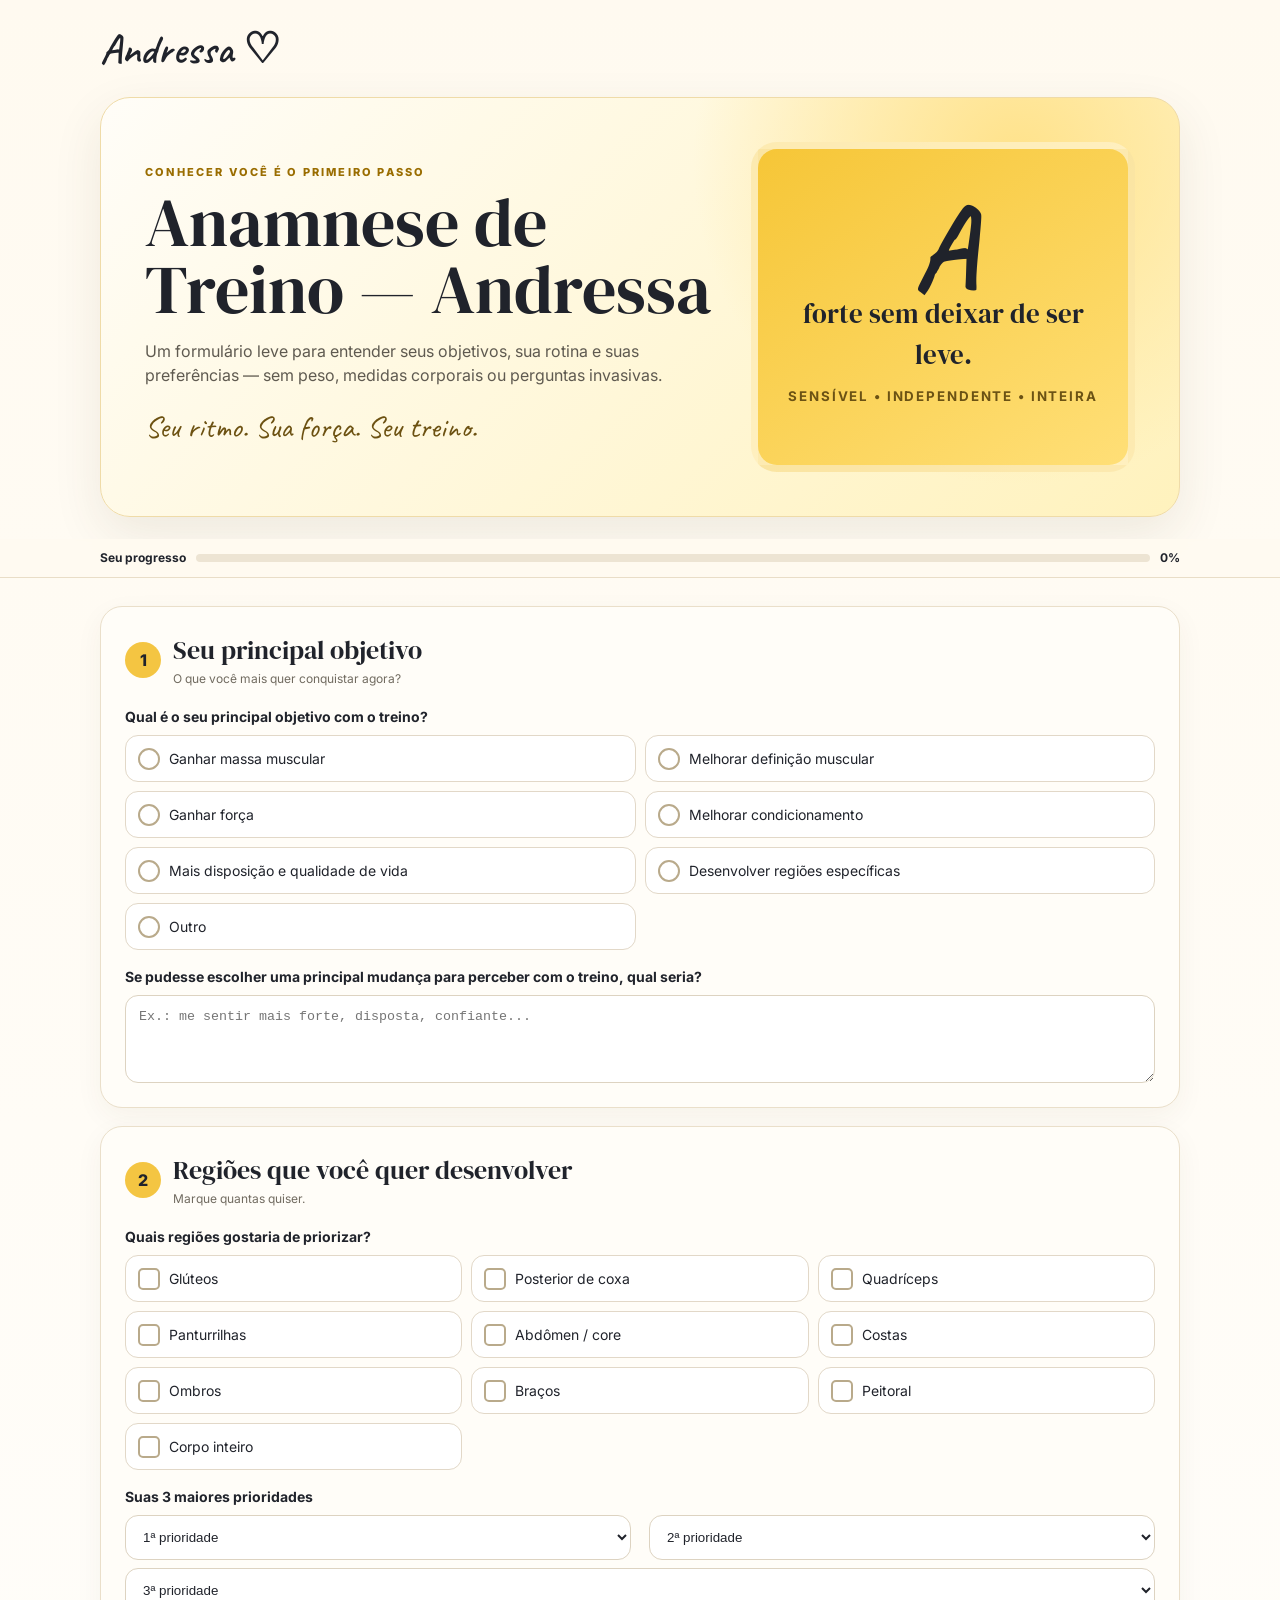
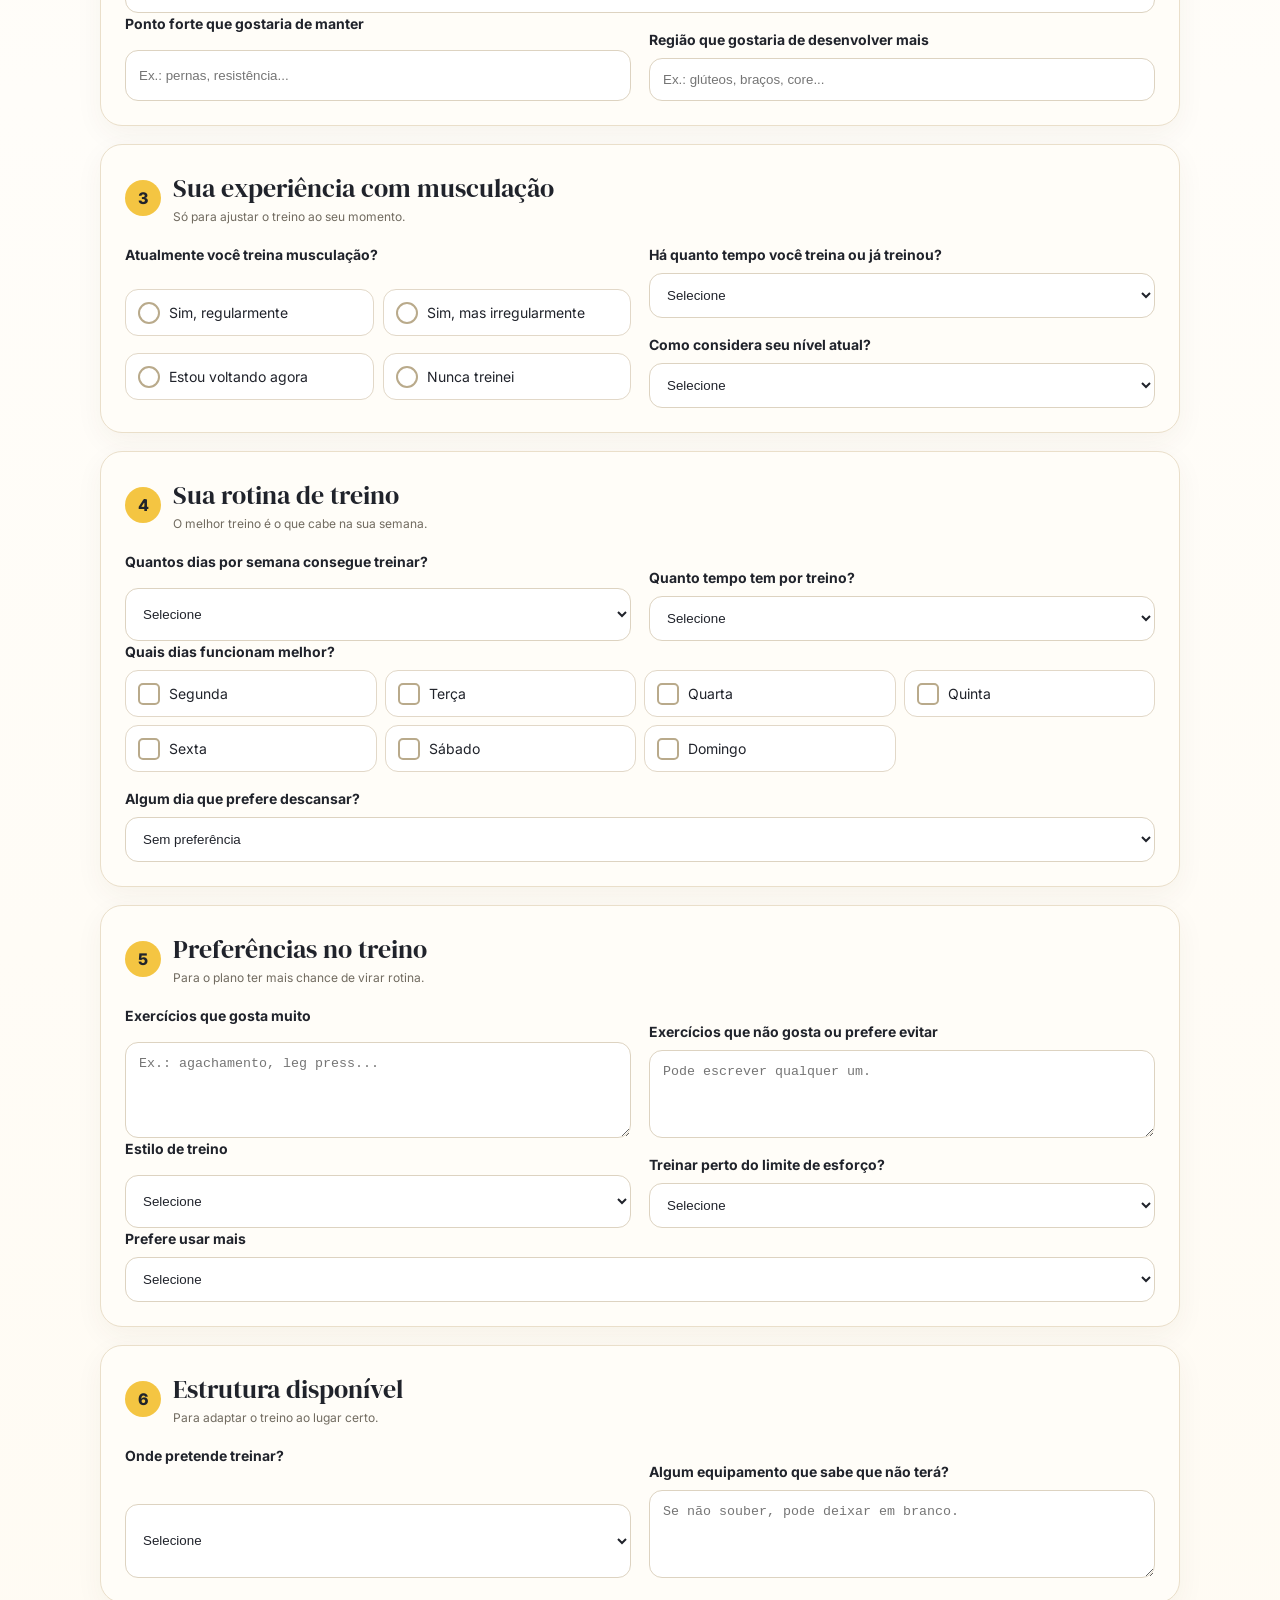
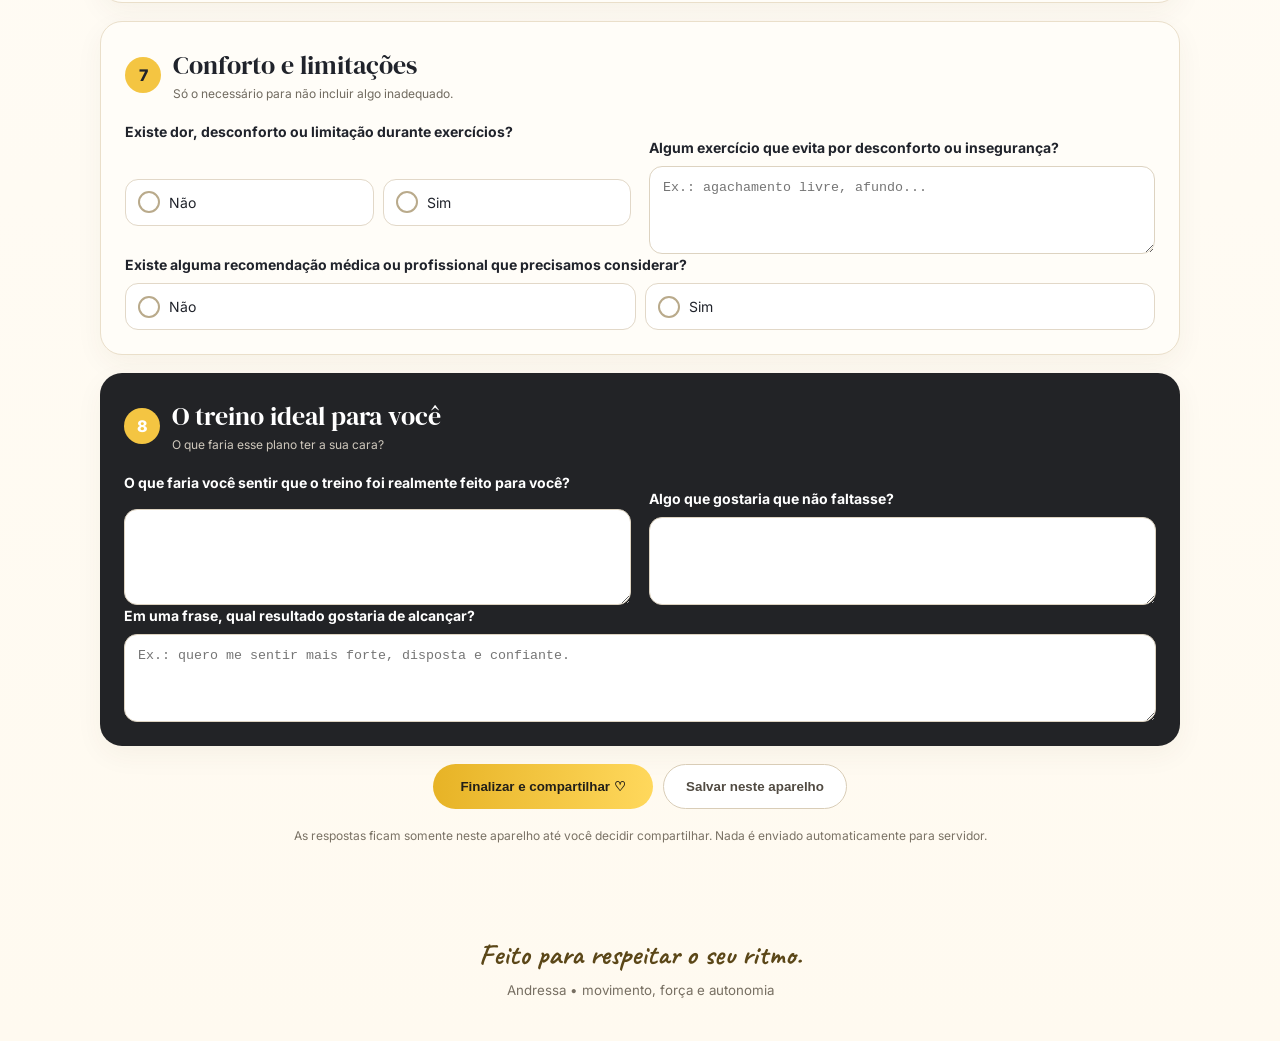
==== andressa-anamnese/index.html @ c84d5171 "Add responsive Andressa training anamnesis form" ====
<!doctype html><html lang="pt-BR"><head><meta charset="utf-8"><meta name="viewport" content="width=device-width,initial-scale=1,viewport-fit=cover"><meta name="theme-color" content="#f4c542"><title>Anamnese de Treino — Andressa</title><link rel="preconnect" href="https://fonts.googleapis.com"><link rel="preconnect" href="https://fonts.gstatic.com" crossorigin><link href="https://fonts.googleapis.com/css2?family=Caveat:wght@500;600&family=DM+Serif+Display&family=Inter:wght@400;500;600;700&display=swap" rel="stylesheet"><style>:root{--ink:#20232b;--muted:#716b60;--y:#f4c542;--cream:#fffaf0;--paper:#fffdf8;--line:#eadfca}*{box-sizing:border-box}body{margin:0;background:linear-gradient(#fffaf0,#fffdf9 40%,#fffaf0);color:var(--ink);font-family:Inter,system-ui,sans-serif;line-height:1.5}.wrap{width:min(1080px,calc(100% - 28px));margin:auto}.top{padding:18px 0 8px}.brand{font-family:Caveat,cursive;font-size:42px;font-weight:600}.hero{margin:8px auto 22px;border:1px solid #efdba8;border-radius:30px;background:radial-gradient(circle at 85% 15%,#ffe28a,transparent 33%),linear-gradient(135deg,#fffdf8,#fff2bd);padding:44px;display:grid;grid-template-columns:1.2fr .8fr;gap:30px;align-items:center;box-shadow:0 18px 50px #4e3d1b18}.ey{font-size:11px;letter-spacing:.2em;text-transform:uppercase;font-weight:800;color:#9a6d00}h1,h2{font-family:"DM Serif Display",serif;font-weight:400}h1{font-size:clamp(42px,6vw,68px);line-height:.98;margin:10px 0 16px}.lead{color:#5f5a50;max-width:650px}.script{font-family:Caveat,cursive;font-size:30px;color:#6c5111;margin-top:18px}.art{min-height:330px;border-radius:26px;background:linear-gradient(145deg,#f6c637,#ffdf77);display:grid;place-items:center;text-align:center;padding:28px;border:7px solid #ffffff88}.art b{font-family:Caveat,cursive;font-size:120px;line-height:.7}.art span{font-family:"DM Serif Display",serif;font-size:27px;display:block}.art small{display:block;margin-top:12px;letter-spacing:.14em;text-transform:uppercase;color:#6b5214;font-weight:700}.progress{position:sticky;top:0;z-index:10;background:#fffaf0ee;backdrop-filter:blur(10px);border-bottom:1px solid #e9ddc7}.pi{width:min(1080px,calc(100% - 28px));margin:auto;display:flex;gap:10px;align-items:center;padding:10px 0;font-size:12px;font-weight:700}.track{height:8px;background:#ede4d3;flex:1;border-radius:20px;overflow:hidden}.fill{height:100%;width:0;background:linear-gradient(90deg,#e5ac18,#ffd85b)}main{padding:28px 0 60px}form{display:grid;gap:18px}.sec{background:#fffdf8;border:1px solid var(--line);border-radius:22px;padding:24px;box-shadow:0 9px 28px #4e3d1b0d}.head{display:flex;gap:12px;align-items:center;margin-bottom:18px}.num{width:36px;height:36px;border-radius:50%;background:var(--y);display:grid;place-items:center;font-weight:800}.head h2{font-size:26px;margin:0}.hint{font-size:12px;color:var(--muted)}.field{display:grid;gap:8px}.field+.field{margin-top:16px}.grid{display:grid;grid-template-columns:1fr 1fr;gap:18px}.legend{font-size:14px;font-weight:700}textarea,input[type=text],select{width:100%;border:1px solid #ddd3c1;background:#fff;border-radius:13px;padding:13px;outline:none;color:var(--ink)}textarea{min-height:88px;resize:vertical}textarea:focus,input[type=text]:focus,select:focus{border-color:#d6a30e;box-shadow:0 0 0 4px #f4c5422b}.opts{display:grid;grid-template-columns:repeat(2,minmax(0,1fr));gap:9px}.opts.three{grid-template-columns:repeat(3,minmax(0,1fr))}.choice{position:relative}.choice input{position:absolute;opacity:0}.choice label{display:flex;align-items:center;gap:9px;min-height:47px;padding:10px 12px;border:1px solid #e2d8c8;border-radius:13px;background:#fff;cursor:pointer;font-size:14px}.choice label:before{content:"";width:18px;height:18px;border:2px solid #b9aa8b;border-radius:50%;flex:none}.check label:before{border-radius:5px}.choice input:checked+label{background:#fff3bd;border-color:#e0ae25}.choice input:checked+label:before{background:#e3ad18;box-shadow:inset 0 0 0 4px #fff}.check input:checked+label:before{box-shadow:none}.days{display:grid;grid-template-columns:repeat(4,1fr);gap:8px}.cond{display:none}.cond.show{display:grid;margin-top:10px}.final{background:#222326;color:#fff;border:0}.final .hint{color:#cfc8bc}.actions{display:flex;justify-content:center;gap:10px;flex-wrap:wrap}.btn{border:0;border-radius:999px;padding:14px 22px;font-weight:800}.primary{background:linear-gradient(90deg,#e7b326,#ffd85c);color:#221f18;min-width:220px}.secondary{background:#fff;border:1px solid #d9cdb7;color:#514b42}.privacy{text-align:center;font-size:12px;color:#7a7265}.foot{text-align:center;padding:28px 12px 40px;color:#776f62}.foot strong{font-family:Caveat,cursive;font-size:29px;color:#5b4718}dialog{border:0;border-radius:22px;max-width:700px;width:calc(100% - 28px);padding:22px;background:#fffdf8;box-shadow:0 30px 80px #0004}dialog::backdrop{background:#0008}.summary{white-space:pre-wrap;background:#fff6d4;border:1px solid #ead698;border-radius:14px;padding:14px;max-height:48vh;overflow:auto;font-size:13px}.ma{display:flex;gap:9px;flex-wrap:wrap;margin-top:14px}.ma button{flex:1}.close{float:right;border:0;background:transparent;font-size:25px}.toast{position:fixed;left:50%;bottom:22px;transform:translate(-50%,20px);opacity:0;background:#222;color:#fff;border-radius:999px;padding:10px 14px;font-size:12px;transition:.2s}.toast.show{opacity:1;transform:translate(-50%,0)}@media(max-width:760px){.hero{padding:28px 20px;grid-template-columns:1fr}.art{min-height:250px}.wrap{width:min(100% - 18px,620px)}.sec{padding:20px 15px}.grid,.opts,.opts.three{grid-template-columns:1fr}.days{grid-template-columns:1fr 1fr}.actions{display:grid}.actions .btn{width:100%}.ma{display:grid}}@media(max-width:380px){.days{grid-template-columns:1fr}.brand{font-size:36px}}</style></head><body><header class="top"><div class="wrap brand">Andressa ♡</div></header><section class="wrap hero"><div><div class="ey">Conhecer você é o primeiro passo</div><h1>Anamnese de Treino — Andressa</h1><p class="lead">Um formulário leve para entender seus objetivos, sua rotina e suas preferências — sem peso, medidas corporais ou perguntas invasivas.</p><div class="script">Seu ritmo. Sua força. Seu treino.</div></div><div class="art"><div><b>A</b><span>forte sem deixar de ser leve.</span><small>sensível • independente • inteira</small></div></div></section><div class="progress"><div class="pi">Seu progresso<div class="track"><div class="fill" id="fill"></div></div><span id="pct">0%</span></div></div><main class="wrap"><form id="f"><section class="sec" data-s><div class="head"><div class="num">1</div><div><h2>Seu principal objetivo</h2><div class="hint">O que você mais quer conquistar agora?</div></div></div><div class="field"><div class="legend">Qual é o seu principal objetivo com o treino?</div><div class="opts"><div class="choice"><input required type="radio" name="objetivo" id="o1" value="Ganhar massa muscular"><label for="o1">Ganhar massa muscular</label></div><div class="choice"><input type="radio" name="objetivo" id="o2" value="Melhorar definição muscular"><label for="o2">Melhorar definição muscular</label></div><div class="choice"><input type="radio" name="objetivo" id="o3" value="Ganhar força"><label for="o3">Ganhar força</label></div><div class="choice"><input type="radio" name="objetivo" id="o4" value="Melhorar condicionamento"><label for="o4">Melhorar condicionamento</label></div><div class="choice"><input type="radio" name="objetivo" id="o5" value="Mais disposição e qualidade de vida"><label for="o5">Mais disposição e qualidade de vida</label></div><div class="choice"><input type="radio" name="objetivo" id="o6" value="Desenvolver regiões específicas"><label for="o6">Desenvolver regiões específicas</label></div><div class="choice"><input type="radio" name="objetivo" id="o7" value="Outro"><label for="o7">Outro</label></div></div></div><div class="field"><label class="legend">Se pudesse escolher uma principal mudança para perceber com o treino, qual seria?</label><textarea name="mudanca" placeholder="Ex.: me sentir mais forte, disposta, confiante..."></textarea></div></section><section class="sec" data-s><div class="head"><div class="num">2</div><div><h2>Regiões que você quer desenvolver</h2><div class="hint">Marque quantas quiser.</div></div></div><div class="field"><div class="legend">Quais regiões gostaria de priorizar?</div><div class="opts three"><div class="choice check"><input type="checkbox" name="regioes" id="r1" value="Glúteos"><label for="r1">Glúteos</label></div><div class="choice check"><input type="checkbox" name="regioes" id="r2" value="Posterior de coxa"><label for="r2">Posterior de coxa</label></div><div class="choice check"><input type="checkbox" name="regioes" id="r3" value="Quadríceps"><label for="r3">Quadríceps</label></div><div class="choice check"><input type="checkbox" name="regioes" id="r4" value="Panturrilhas"><label for="r4">Panturrilhas</label></div><div class="choice check"><input type="checkbox" name="regioes" id="r5" value="Abdômen/core"><label for="r5">Abdômen / core</label></div><div class="choice check"><input type="checkbox" name="regioes" id="r6" value="Costas"><label for="r6">Costas</label></div><div class="choice check"><input type="checkbox" name="regioes" id="r7" value="Ombros"><label for="r7">Ombros</label></div><div class="choice check"><input type="checkbox" name="regioes" id="r8" value="Braços"><label for="r8">Braços</label></div><div class="choice check"><input type="checkbox" name="regioes" id="r9" value="Peitoral"><label for="r9">Peitoral</label></div><div class="choice check"><input type="checkbox" name="regioes" id="r10" value="Corpo inteiro"><label for="r10">Corpo inteiro</label></div></div></div><div class="field"><div class="legend">Suas 3 maiores prioridades</div><div class="grid"><select name="p1"><option value="">1ª prioridade</option><option>Glúteos</option><option>Posterior de coxa</option><option>Quadríceps</option><option>Panturrilhas</option><option>Abdômen/core</option><option>Costas</option><option>Ombros</option><option>Braços</option><option>Peitoral</option><option>Corpo inteiro</option></select><select name="p2"><option value="">2ª prioridade</option><option>Glúteos</option><option>Posterior de coxa</option><option>Quadríceps</option><option>Panturrilhas</option><option>Abdômen/core</option><option>Costas</option><option>Ombros</option><option>Braços</option><option>Peitoral</option><option>Corpo inteiro</option></select></div><select name="p3"><option value="">3ª prioridade</option><option>Glúteos</option><option>Posterior de coxa</option><option>Quadríceps</option><option>Panturrilhas</option><option>Abdômen/core</option><option>Costas</option><option>Ombros</option><option>Braços</option><option>Peitoral</option><option>Corpo inteiro</option></select></div><div class="grid"><div class="field"><label class="legend">Ponto forte que gostaria de manter</label><input type="text" name="forte" placeholder="Ex.: pernas, resistência..."></div><div class="field"><label class="legend">Região que gostaria de desenvolver mais</label><input type="text" name="fraco" placeholder="Ex.: glúteos, braços, core..."></div></div></section><section class="sec" data-s><div class="head"><div class="num">3</div><div><h2>Sua experiência com musculação</h2><div class="hint">Só para ajustar o treino ao seu momento.</div></div></div><div class="grid"><div class="field"><div class="legend">Atualmente você treina musculação?</div><div class="opts"><div class="choice"><input type="radio" name="treina" id="t1" value="Sim, regularmente"><label for="t1">Sim, regularmente</label></div><div class="choice"><input type="radio" name="treina" id="t2" value="Sim, irregularmente"><label for="t2">Sim, mas irregularmente</label></div><div class="choice"><input type="radio" name="treina" id="t3" value="Estou voltando agora"><label for="t3">Estou voltando agora</label></div><div class="choice"><input type="radio" name="treina" id="t4" value="Nunca treinei"><label for="t4">Nunca treinei</label></div></div></div><div><div class="field"><label class="legend">Há quanto tempo você treina ou já treinou?</label><select name="tempo"><option value="">Selecione</option><option>Menos de 6 meses</option><option>6 meses a 1 ano</option><option>1 a 2 anos</option><option>2 a 5 anos</option><option>Mais de 5 anos</option></select></div><div class="field"><label class="legend">Como considera seu nível atual?</label><select name="nivel"><option value="">Selecione</option><option>Iniciante</option><option>Intermediário</option><option>Avançado</option><option>Não sei avaliar</option></select></div></div></div></section><section class="sec" data-s><div class="head"><div class="num">4</div><div><h2>Sua rotina de treino</h2><div class="hint">O melhor treino é o que cabe na sua semana.</div></div></div><div class="grid"><div class="field"><label class="legend">Quantos dias por semana consegue treinar?</label><select name="freq"><option value="">Selecione</option><option>2 dias</option><option>3 dias</option><option>4 dias</option><option>5 dias</option><option>6 dias</option></select></div><div class="field"><label class="legend">Quanto tempo tem por treino?</label><select name="dur"><option value="">Selecione</option><option>Até 30 minutos</option><option>30–45 minutos</option><option>45–60 minutos</option><option>60–75 minutos</option><option>Mais de 75 minutos</option></select></div></div><div class="field"><div class="legend">Quais dias funcionam melhor?</div><div class="days"><div class="choice check"><input type="checkbox" name="dias" id="d1" value="Segunda"><label for="d1">Segunda</label></div><div class="choice check"><input type="checkbox" name="dias" id="d2" value="Terça"><label for="d2">Terça</label></div><div class="choice check"><input type="checkbox" name="dias" id="d3" value="Quarta"><label for="d3">Quarta</label></div><div class="choice check"><input type="checkbox" name="dias" id="d4" value="Quinta"><label for="d4">Quinta</label></div><div class="choice check"><input type="checkbox" name="dias" id="d5" value="Sexta"><label for="d5">Sexta</label></div><div class="choice check"><input type="checkbox" name="dias" id="d6" value="Sábado"><label for="d6">Sábado</label></div><div class="choice check"><input type="checkbox" name="dias" id="d7" value="Domingo"><label for="d7">Domingo</label></div></div></div><div class="field"><label class="legend">Algum dia que prefere descansar?</label><select name="desc"><option value="">Sem preferência</option><option>Segunda</option><option>Terça</option><option>Quarta</option><option>Quinta</option><option>Sexta</option><option>Sábado</option><option>Domingo</option></select></div></section><section class="sec" data-s><div class="head"><div class="num">5</div><div><h2>Preferências no treino</h2><div class="hint">Para o plano ter mais chance de virar rotina.</div></div></div><div class="grid"><div class="field"><label class="legend">Exercícios que gosta muito</label><textarea name="gosta" placeholder="Ex.: agachamento, leg press..."></textarea></div><div class="field"><label class="legend">Exercícios que não gosta ou prefere evitar</label><textarea name="evita" placeholder="Pode escrever qualquer um."></textarea></div></div><div class="grid"><div class="field"><label class="legend">Estilo de treino</label><select name="estilo"><option value="">Selecione</option><option>Mais curto e intenso</option><option>Mais longo e com mais exercícios</option><option>Poucas séries e bastante intensidade</option><option>Volume moderado</option><option>Sem preferência</option></select></div><div class="field"><label class="legend">Treinar perto do limite de esforço?</label><select name="limite"><option value="">Selecione</option><option>Sim</option><option>Às vezes</option><option>Prefiro moderado</option><option>Não sei dizer</option></select></div></div><div class="field"><label class="legend">Prefere usar mais</label><select name="equipPref"><option value="">Selecione</option><option>Máquinas</option><option>Pesos livres</option><option>Polias</option><option>Combinação de todos</option><option>Sem preferência</option></select></div></section><section class="sec" data-s><div class="head"><div class="num">6</div><div><h2>Estrutura disponível</h2><div class="hint">Para adaptar o treino ao lugar certo.</div></div></div><div class="grid"><div class="field"><label class="legend">Onde pretende treinar?</label><select name="local"><option value="">Selecione</option><option>Academia completa</option><option>Academia de condomínio</option><option>Em casa</option><option>Outro</option></select></div><div class="field"><label class="legend">Algum equipamento que sabe que não terá?</label><textarea name="falta" placeholder="Se não souber, pode deixar em branco."></textarea></div></div></section><section class="sec" data-s><div class="head"><div class="num">7</div><div><h2>Conforto e limitações</h2><div class="hint">Só o necessário para não incluir algo inadequado.</div></div></div><div class="grid"><div class="field"><div class="legend">Existe dor, desconforto ou limitação durante exercícios?</div><div class="opts"><div class="choice"><input type="radio" name="dor" id="dn" value="Não"><label for="dn">Não</label></div><div class="choice"><input type="radio" name="dor" id="ds" value="Sim"><label for="ds">Sim</label></div></div><div class="cond" id="dorBox"><textarea name="dorDetalhe" placeholder="Se quiser, conte onde e em quais movimentos."></textarea></div></div><div class="field"><label class="legend">Algum exercício que evita por desconforto ou insegurança?</label><textarea name="desconforto" placeholder="Ex.: agachamento livre, afundo..."></textarea></div></div><div class="field"><div class="legend">Existe alguma recomendação médica ou profissional que precisamos considerar?</div><div class="opts"><div class="choice"><input type="radio" name="rec" id="rn" value="Não"><label for="rn">Não</label></div><div class="choice"><input type="radio" name="rec" id="rs" value="Sim"><label for="rs">Sim</label></div></div><div class="cond" id="recBox"><textarea name="recDetalhe" placeholder="Escreva apenas o que for relevante para o treino."></textarea></div></div></section><section class="sec final" data-s><div class="head"><div class="num">8</div><div><h2>O treino ideal para você</h2><div class="hint">O que faria esse plano ter a sua cara?</div></div></div><div class="grid"><div class="field"><label class="legend">O que faria você sentir que o treino foi realmente feito para você?</label><textarea name="personalizado"></textarea></div><div class="field"><label class="legend">Algo que gostaria que não faltasse?</label><textarea name="naoFaltar"></textarea></div></div><div class="field"><label class="legend">Em uma frase, qual resultado gostaria de alcançar?</label><textarea name="frase" placeholder="Ex.: quero me sentir mais forte, disposta e confiante."></textarea></div></section><div class="actions"><button class="btn primary" type="submit">Finalizar e compartilhar ♡</button><button class="btn secondary" id="save" type="button">Salvar neste aparelho</button></div><div class="privacy">As respostas ficam somente neste aparelho até você decidir compartilhar. Nada é enviado automaticamente para servidor.</div></form></main><footer class="foot"><strong>Feito para respeitar o seu ritmo.</strong><br><small>Andressa • movimento, força e autonomia</small></footer><dialog id="dlg"><button class="close" id="close">×</button><h2>Prontinho, Andressa ♡</h2><p>Suas respostas estão organizadas abaixo.</p><div class="summary" id="sum"></div><div class="ma"><button class="btn primary" id="share">Compartilhar</button><button class="btn secondary" id="copy">Copiar</button><button class="btn secondary" id="down">Baixar .txt</button></div></dialog><div class="toast" id="toast">Salvo neste aparelho ✓</div><script>const f=document.getElementById('f'),K='andressa_anamnese_v1',fill=document.getElementById('fill'),pct=document.getElementById('pct'),dlg=document.getElementById('dlg'),sum=document.getElementById('sum'),toast=document.getElementById('toast');let last='';const lab={objetivo:'Objetivo principal',mudanca:'Mudança desejada',regioes:'Regiões prioritárias',p1:'1ª prioridade',p2:'2ª prioridade',p3:'3ª prioridade',forte:'Ponto forte',fraco:'Região a desenvolver',treina:'Treina atualmente',tempo:'Tempo de experiência',nivel:'Nível atual',freq:'Frequência semanal',dur:'Tempo por treino',dias:'Melhores dias',desc:'Descanso',gosta:'Exercícios que gosta',evita:'Exercícios que evita',estilo:'Estilo de treino',limite:'Limite de esforço',equipPref:'Equipamentos preferidos',local:'Local de treino',falta:'Equipamentos indisponíveis',dor:'Dor ou limitação',dorDetalhe:'Detalhes da dor/limitação',desconforto:'Exercícios evitados por desconforto',rec:'Recomendação profissional',recDetalhe:'Orientação a considerar',personalizado:'O que torna o treino personalizado',naoFaltar:'O que não pode faltar',frase:'Resultado desejado'};function data(){const o={};[...f.elements].forEach(e=>{if(!e.name)return;if(e.type==='checkbox'){o[e.name]??=[];if(e.checked)o[e.name].push(e.value)}else if(e.type==='radio'){if(e.checked)o[e.name]=e.value}else o[e.name]=e.value});return o}function save(show=false){localStorage.setItem(K,JSON.stringify(data()));if(show){toast.classList.add('show');setTimeout(()=>toast.classList.remove('show'),1600)}}function load(){try{const o=JSON.parse(localStorage.getItem(K)||'{}');[...f.elements].forEach(e=>{if(!e.name||!(e.name in o))return;if(e.type==='checkbox')e.checked=o[e.name].includes(e.value);else if(e.type==='radio')e.checked=o[e.name]===e.value;else e.value=o[e.name]||''})}catch{}}function cond(){document.getElementById('dorBox').classList.toggle('show',f.dor?.value==='Sim');document.getElementById('recBox').classList.toggle('show',f.rec?.value==='Sim')}function prog(){const s=[...document.querySelectorAll('[data-s]')];let n=0;s.forEach(x=>{if([...x.querySelectorAll('input,select,textarea')].some(e=>(e.type==='radio'||e.type==='checkbox')?e.checked:String(e.value).trim()))n++});const p=Math.round(n/s.length*100);fill.style.width=p+'%';pct.textContent=p+'%'}function text(){const o=data(),groups=[['1. OBJETIVO',['objetivo','mudanca']],['2. PRIORIDADES',['regioes','p1','p2','p3','forte','fraco']],['3. EXPERIÊNCIA',['treina','tempo','nivel']],['4. ROTINA',['freq','dur','dias','desc']],['5. PREFERÊNCIAS',['gosta','evita','estilo','limite','equipPref']],['6. ESTRUTURA',['local','falta']],['7. CONFORTO E LIMITAÇÕES',['dor','dorDetalhe','desconforto','rec','recDetalhe']],['8. TREINO IDEAL',['personalizado','naoFaltar','frase']]];let t='ANAMNESE DE TREINO — ANDRESSA\n\n';groups.forEach(([h,ks])=>{t+=h+'\n';ks.forEach(k=>{let v=o[k];if(Array.isArray(v))v=v.join(', ');if(v&&String(v).trim())t+='• '+lab[k]+': '+v+'\n'});t+='\n'});return t.trim()}f.addEventListener('input',()=>{save();cond();prog()});f.addEventListener('change',()=>{save();cond();prog()});document.getElementById('save').onclick=()=>save(true);f.onsubmit=e=>{e.preventDefault();if(!f.reportValidity())return;save();last=text();sum.textContent=last;dlg.showModal()};document.getElementById('close').onclick=()=>dlg.close();document.getElementById('share').onclick=async()=>{last||=text();if(navigator.share){try{await navigator.share({title:'Anamnese de Treino — Andressa',text:last});return}catch(e){if(e.name==='AbortError')return}}await navigator.clipboard.writeText(last);toast.textContent='Respostas copiadas ✓';toast.classList.add('show');setTimeout(()=>toast.classList.remove('show'),1600)};document.getElementById('copy').onclick=async()=>{last||=text();await navigator.clipboard.writeText(last);toast.textContent='Respostas copiadas ✓';toast.classList.add('show');setTimeout(()=>toast.classList.remove('show'),1600)};document.getElementById('down').onclick=()=>{last||=text();const b=new Blob([last],{type:'text/plain;charset=utf-8'}),a=document.createElement('a');a.href=URL.createObjectURL(b);a.download='anamnese-andressa.txt';a.click();URL.revokeObjectURL(a.href)};load();cond();prog();</script></body></html>
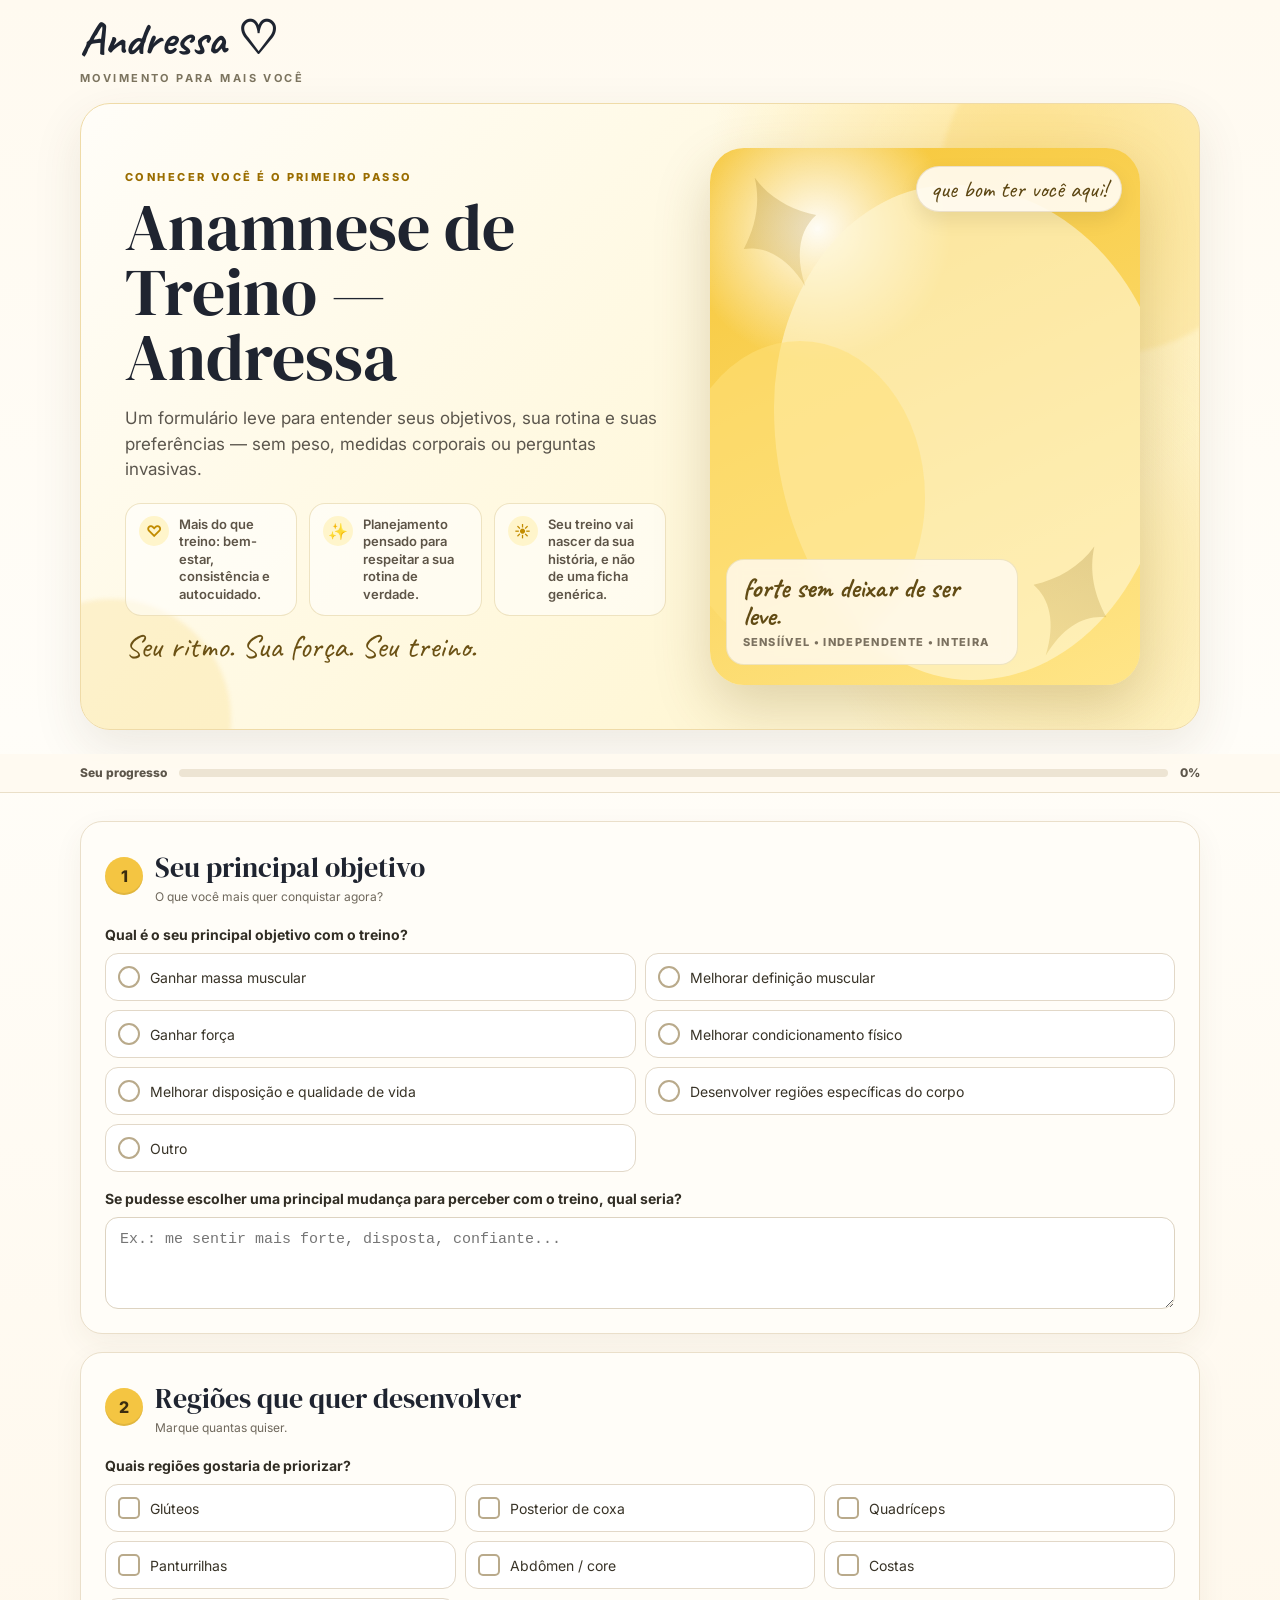
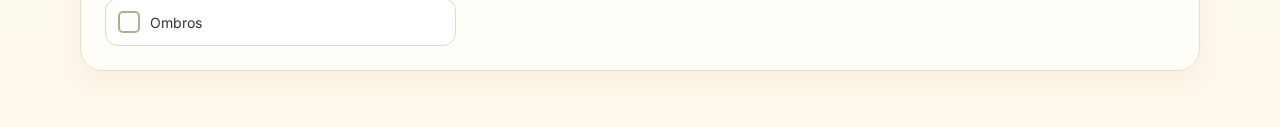
==== commit 515ecf44: "Add Andressa photo to anamnesis hero" ====
--- a/andressa-anamnese/index.html
+++ b/andressa-anamnese/index.html
@@ -1 +1,259 @@
-<!doctype html><html lang="pt-BR"><head><meta charset="utf-8"><meta name="viewport" content="width=device-width,initial-scale=1,viewport-fit=cover"><meta name="theme-color" content="#f4c542"><title>Anamnese de Treino — Andressa</title><link rel="preconnect" href="https://fonts.googleapis.com"><link rel="preconnect" href="https://fonts.gstatic.com" crossorigin><link href="https://fonts.googleapis.com/css2?family=Caveat:wght@500;600&family=DM+Serif+Display&family=Inter:wght@400;500;600;700&display=swap" rel="stylesheet"><style>:root{--ink:#20232b;--muted:#716b60;--y:#f4c542;--cream:#fffaf0;--paper:#fffdf8;--line:#eadfca}*{box-sizing:border-box}body{margin:0;background:linear-gradient(#fffaf0,#fffdf9 40%,#fffaf0);color:var(--ink);font-family:Inter,system-ui,sans-serif;line-height:1.5}.wrap{width:min(1080px,calc(100% - 28px));margin:auto}.top{padding:18px 0 8px}.brand{font-family:Caveat,cursive;font-size:42px;font-weight:600}.hero{margin:8px auto 22px;border:1px solid #efdba8;border-radius:30px;background:radial-gradient(circle at 85% 15%,#ffe28a,transparent 33%),linear-gradient(135deg,#fffdf8,#fff2bd);padding:44px;display:grid;grid-template-columns:1.2fr .8fr;gap:30px;align-items:center;box-shadow:0 18px 50px #4e3d1b18}.ey{font-size:11px;letter-spacing:.2em;text-transform:uppercase;font-weight:800;color:#9a6d00}h1,h2{font-family:"DM Serif Display",serif;font-weight:400}h1{font-size:clamp(42px,6vw,68px);line-height:.98;margin:10px 0 16px}.lead{color:#5f5a50;max-width:650px}.script{font-family:Caveat,cursive;font-size:30px;color:#6c5111;margin-top:18px}.art{min-height:330px;border-radius:26px;background:linear-gradient(145deg,#f6c637,#ffdf77);display:grid;place-items:center;text-align:center;padding:28px;border:7px solid #ffffff88}.art b{font-family:Caveat,cursive;font-size:120px;line-height:.7}.art span{font-family:"DM Serif Display",serif;font-size:27px;display:block}.art small{display:block;margin-top:12px;letter-spacing:.14em;text-transform:uppercase;color:#6b5214;font-weight:700}.progress{position:sticky;top:0;z-index:10;background:#fffaf0ee;backdrop-filter:blur(10px);border-bottom:1px solid #e9ddc7}.pi{width:min(1080px,calc(100% - 28px));margin:auto;display:flex;gap:10px;align-items:center;padding:10px 0;font-size:12px;font-weight:700}.track{height:8px;background:#ede4d3;flex:1;border-radius:20px;overflow:hidden}.fill{height:100%;width:0;background:linear-gradient(90deg,#e5ac18,#ffd85b)}main{padding:28px 0 60px}form{display:grid;gap:18px}.sec{background:#fffdf8;border:1px solid var(--line);border-radius:22px;padding:24px;box-shadow:0 9px 28px #4e3d1b0d}.head{display:flex;gap:12px;align-items:center;margin-bottom:18px}.num{width:36px;height:36px;border-radius:50%;background:var(--y);display:grid;place-items:center;font-weight:800}.head h2{font-size:26px;margin:0}.hint{font-size:12px;color:var(--muted)}.field{display:grid;gap:8px}.field+.field{margin-top:16px}.grid{display:grid;grid-template-columns:1fr 1fr;gap:18px}.legend{font-size:14px;font-weight:700}textarea,input[type=text],select{width:100%;border:1px solid #ddd3c1;background:#fff;border-radius:13px;padding:13px;outline:none;color:var(--ink)}textarea{min-height:88px;resize:vertical}textarea:focus,input[type=text]:focus,select:focus{border-color:#d6a30e;box-shadow:0 0 0 4px #f4c5422b}.opts{display:grid;grid-template-columns:repeat(2,minmax(0,1fr));gap:9px}.opts.three{grid-template-columns:repeat(3,minmax(0,1fr))}.choice{position:relative}.choice input{position:absolute;opacity:0}.choice label{display:flex;align-items:center;gap:9px;min-height:47px;padding:10px 12px;border:1px solid #e2d8c8;border-radius:13px;background:#fff;cursor:pointer;font-size:14px}.choice label:before{content:"";width:18px;height:18px;border:2px solid #b9aa8b;border-radius:50%;flex:none}.check label:before{border-radius:5px}.choice input:checked+label{background:#fff3bd;border-color:#e0ae25}.choice input:checked+label:before{background:#e3ad18;box-shadow:inset 0 0 0 4px #fff}.check input:checked+label:before{box-shadow:none}.days{display:grid;grid-template-columns:repeat(4,1fr);gap:8px}.cond{display:none}.cond.show{display:grid;margin-top:10px}.final{background:#222326;color:#fff;border:0}.final .hint{color:#cfc8bc}.actions{display:flex;justify-content:center;gap:10px;flex-wrap:wrap}.btn{border:0;border-radius:999px;padding:14px 22px;font-weight:800}.primary{background:linear-gradient(90deg,#e7b326,#ffd85c);color:#221f18;min-width:220px}.secondary{background:#fff;border:1px solid #d9cdb7;color:#514b42}.privacy{text-align:center;font-size:12px;color:#7a7265}.foot{text-align:center;padding:28px 12px 40px;color:#776f62}.foot strong{font-family:Caveat,cursive;font-size:29px;color:#5b4718}dialog{border:0;border-radius:22px;max-width:700px;width:calc(100% - 28px);padding:22px;background:#fffdf8;box-shadow:0 30px 80px #0004}dialog::backdrop{background:#0008}.summary{white-space:pre-wrap;background:#fff6d4;border:1px solid #ead698;border-radius:14px;padding:14px;max-height:48vh;overflow:auto;font-size:13px}.ma{display:flex;gap:9px;flex-wrap:wrap;margin-top:14px}.ma button{flex:1}.close{float:right;border:0;background:transparent;font-size:25px}.toast{position:fixed;left:50%;bottom:22px;transform:translate(-50%,20px);opacity:0;background:#222;color:#fff;border-radius:999px;padding:10px 14px;font-size:12px;transition:.2s}.toast.show{opacity:1;transform:translate(-50%,0)}@media(max-width:760px){.hero{padding:28px 20px;grid-template-columns:1fr}.art{min-height:250px}.wrap{width:min(100% - 18px,620px)}.sec{padding:20px 15px}.grid,.opts,.opts.three{grid-template-columns:1fr}.days{grid-template-columns:1fr 1fr}.actions{display:grid}.actions .btn{width:100%}.ma{display:grid}}@media(max-width:380px){.days{grid-template-columns:1fr}.brand{font-size:36px}}</style></head><body><header class="top"><div class="wrap brand">Andressa ♡</div></header><section class="wrap hero"><div><div class="ey">Conhecer você é o primeiro passo</div><h1>Anamnese de Treino — Andressa</h1><p class="lead">Um formulário leve para entender seus objetivos, sua rotina e suas preferências — sem peso, medidas corporais ou perguntas invasivas.</p><div class="script">Seu ritmo. Sua força. Seu treino.</div></div><div class="art"><div><b>A</b><span>forte sem deixar de ser leve.</span><small>sensível • independente • inteira</small></div></div></section><div class="progress"><div class="pi">Seu progresso<div class="track"><div class="fill" id="fill"></div></div><span id="pct">0%</span></div></div><main class="wrap"><form id="f"><section class="sec" data-s><div class="head"><div class="num">1</div><div><h2>Seu principal objetivo</h2><div class="hint">O que você mais quer conquistar agora?</div></div></div><div class="field"><div class="legend">Qual é o seu principal objetivo com o treino?</div><div class="opts"><div class="choice"><input required type="radio" name="objetivo" id="o1" value="Ganhar massa muscular"><label for="o1">Ganhar massa muscular</label></div><div class="choice"><input type="radio" name="objetivo" id="o2" value="Melhorar definição muscular"><label for="o2">Melhorar definição muscular</label></div><div class="choice"><input type="radio" name="objetivo" id="o3" value="Ganhar força"><label for="o3">Ganhar força</label></div><div class="choice"><input type="radio" name="objetivo" id="o4" value="Melhorar condicionamento"><label for="o4">Melhorar condicionamento</label></div><div class="choice"><input type="radio" name="objetivo" id="o5" value="Mais disposição e qualidade de vida"><label for="o5">Mais disposição e qualidade de vida</label></div><div class="choice"><input type="radio" name="objetivo" id="o6" value="Desenvolver regiões específicas"><label for="o6">Desenvolver regiões específicas</label></div><div class="choice"><input type="radio" name="objetivo" id="o7" value="Outro"><label for="o7">Outro</label></div></div></div><div class="field"><label class="legend">Se pudesse escolher uma principal mudança para perceber com o treino, qual seria?</label><textarea name="mudanca" placeholder="Ex.: me sentir mais forte, disposta, confiante..."></textarea></div></section><section class="sec" data-s><div class="head"><div class="num">2</div><div><h2>Regiões que você quer desenvolver</h2><div class="hint">Marque quantas quiser.</div></div></div><div class="field"><div class="legend">Quais regiões gostaria de priorizar?</div><div class="opts three"><div class="choice check"><input type="checkbox" name="regioes" id="r1" value="Glúteos"><label for="r1">Glúteos</label></div><div class="choice check"><input type="checkbox" name="regioes" id="r2" value="Posterior de coxa"><label for="r2">Posterior de coxa</label></div><div class="choice check"><input type="checkbox" name="regioes" id="r3" value="Quadríceps"><label for="r3">Quadríceps</label></div><div class="choice check"><input type="checkbox" name="regioes" id="r4" value="Panturrilhas"><label for="r4">Panturrilhas</label></div><div class="choice check"><input type="checkbox" name="regioes" id="r5" value="Abdômen/core"><label for="r5">Abdômen / core</label></div><div class="choice check"><input type="checkbox" name="regioes" id="r6" value="Costas"><label for="r6">Costas</label></div><div class="choice check"><input type="checkbox" name="regioes" id="r7" value="Ombros"><label for="r7">Ombros</label></div><div class="choice check"><input type="checkbox" name="regioes" id="r8" value="Braços"><label for="r8">Braços</label></div><div class="choice check"><input type="checkbox" name="regioes" id="r9" value="Peitoral"><label for="r9">Peitoral</label></div><div class="choice check"><input type="checkbox" name="regioes" id="r10" value="Corpo inteiro"><label for="r10">Corpo inteiro</label></div></div></div><div class="field"><div class="legend">Suas 3 maiores prioridades</div><div class="grid"><select name="p1"><option value="">1ª prioridade</option><option>Glúteos</option><option>Posterior de coxa</option><option>Quadríceps</option><option>Panturrilhas</option><option>Abdômen/core</option><option>Costas</option><option>Ombros</option><option>Braços</option><option>Peitoral</option><option>Corpo inteiro</option></select><select name="p2"><option value="">2ª prioridade</option><option>Glúteos</option><option>Posterior de coxa</option><option>Quadríceps</option><option>Panturrilhas</option><option>Abdômen/core</option><option>Costas</option><option>Ombros</option><option>Braços</option><option>Peitoral</option><option>Corpo inteiro</option></select></div><select name="p3"><option value="">3ª prioridade</option><option>Glúteos</option><option>Posterior de coxa</option><option>Quadríceps</option><option>Panturrilhas</option><option>Abdômen/core</option><option>Costas</option><option>Ombros</option><option>Braços</option><option>Peitoral</option><option>Corpo inteiro</option></select></div><div class="grid"><div class="field"><label class="legend">Ponto forte que gostaria de manter</label><input type="text" name="forte" placeholder="Ex.: pernas, resistência..."></div><div class="field"><label class="legend">Região que gostaria de desenvolver mais</label><input type="text" name="fraco" placeholder="Ex.: glúteos, braços, core..."></div></div></section><section class="sec" data-s><div class="head"><div class="num">3</div><div><h2>Sua experiência com musculação</h2><div class="hint">Só para ajustar o treino ao seu momento.</div></div></div><div class="grid"><div class="field"><div class="legend">Atualmente você treina musculação?</div><div class="opts"><div class="choice"><input type="radio" name="treina" id="t1" value="Sim, regularmente"><label for="t1">Sim, regularmente</label></div><div class="choice"><input type="radio" name="treina" id="t2" value="Sim, irregularmente"><label for="t2">Sim, mas irregularmente</label></div><div class="choice"><input type="radio" name="treina" id="t3" value="Estou voltando agora"><label for="t3">Estou voltando agora</label></div><div class="choice"><input type="radio" name="treina" id="t4" value="Nunca treinei"><label for="t4">Nunca treinei</label></div></div></div><div><div class="field"><label class="legend">Há quanto tempo você treina ou já treinou?</label><select name="tempo"><option value="">Selecione</option><option>Menos de 6 meses</option><option>6 meses a 1 ano</option><option>1 a 2 anos</option><option>2 a 5 anos</option><option>Mais de 5 anos</option></select></div><div class="field"><label class="legend">Como considera seu nível atual?</label><select name="nivel"><option value="">Selecione</option><option>Iniciante</option><option>Intermediário</option><option>Avançado</option><option>Não sei avaliar</option></select></div></div></div></section><section class="sec" data-s><div class="head"><div class="num">4</div><div><h2>Sua rotina de treino</h2><div class="hint">O melhor treino é o que cabe na sua semana.</div></div></div><div class="grid"><div class="field"><label class="legend">Quantos dias por semana consegue treinar?</label><select name="freq"><option value="">Selecione</option><option>2 dias</option><option>3 dias</option><option>4 dias</option><option>5 dias</option><option>6 dias</option></select></div><div class="field"><label class="legend">Quanto tempo tem por treino?</label><select name="dur"><option value="">Selecione</option><option>Até 30 minutos</option><option>30–45 minutos</option><option>45–60 minutos</option><option>60–75 minutos</option><option>Mais de 75 minutos</option></select></div></div><div class="field"><div class="legend">Quais dias funcionam melhor?</div><div class="days"><div class="choice check"><input type="checkbox" name="dias" id="d1" value="Segunda"><label for="d1">Segunda</label></div><div class="choice check"><input type="checkbox" name="dias" id="d2" value="Terça"><label for="d2">Terça</label></div><div class="choice check"><input type="checkbox" name="dias" id="d3" value="Quarta"><label for="d3">Quarta</label></div><div class="choice check"><input type="checkbox" name="dias" id="d4" value="Quinta"><label for="d4">Quinta</label></div><div class="choice check"><input type="checkbox" name="dias" id="d5" value="Sexta"><label for="d5">Sexta</label></div><div class="choice check"><input type="checkbox" name="dias" id="d6" value="Sábado"><label for="d6">Sábado</label></div><div class="choice check"><input type="checkbox" name="dias" id="d7" value="Domingo"><label for="d7">Domingo</label></div></div></div><div class="field"><label class="legend">Algum dia que prefere descansar?</label><select name="desc"><option value="">Sem preferência</option><option>Segunda</option><option>Terça</option><option>Quarta</option><option>Quinta</option><option>Sexta</option><option>Sábado</option><option>Domingo</option></select></div></section><section class="sec" data-s><div class="head"><div class="num">5</div><div><h2>Preferências no treino</h2><div class="hint">Para o plano ter mais chance de virar rotina.</div></div></div><div class="grid"><div class="field"><label class="legend">Exercícios que gosta muito</label><textarea name="gosta" placeholder="Ex.: agachamento, leg press..."></textarea></div><div class="field"><label class="legend">Exercícios que não gosta ou prefere evitar</label><textarea name="evita" placeholder="Pode escrever qualquer um."></textarea></div></div><div class="grid"><div class="field"><label class="legend">Estilo de treino</label><select name="estilo"><option value="">Selecione</option><option>Mais curto e intenso</option><option>Mais longo e com mais exercícios</option><option>Poucas séries e bastante intensidade</option><option>Volume moderado</option><option>Sem preferência</option></select></div><div class="field"><label class="legend">Treinar perto do limite de esforço?</label><select name="limite"><option value="">Selecione</option><option>Sim</option><option>Às vezes</option><option>Prefiro moderado</option><option>Não sei dizer</option></select></div></div><div class="field"><label class="legend">Prefere usar mais</label><select name="equipPref"><option value="">Selecione</option><option>Máquinas</option><option>Pesos livres</option><option>Polias</option><option>Combinação de todos</option><option>Sem preferência</option></select></div></section><section class="sec" data-s><div class="head"><div class="num">6</div><div><h2>Estrutura disponível</h2><div class="hint">Para adaptar o treino ao lugar certo.</div></div></div><div class="grid"><div class="field"><label class="legend">Onde pretende treinar?</label><select name="local"><option value="">Selecione</option><option>Academia completa</option><option>Academia de condomínio</option><option>Em casa</option><option>Outro</option></select></div><div class="field"><label class="legend">Algum equipamento que sabe que não terá?</label><textarea name="falta" placeholder="Se não souber, pode deixar em branco."></textarea></div></div></section><section class="sec" data-s><div class="head"><div class="num">7</div><div><h2>Conforto e limitações</h2><div class="hint">Só o necessário para não incluir algo inadequado.</div></div></div><div class="grid"><div class="field"><div class="legend">Existe dor, desconforto ou limitação durante exercícios?</div><div class="opts"><div class="choice"><input type="radio" name="dor" id="dn" value="Não"><label for="dn">Não</label></div><div class="choice"><input type="radio" name="dor" id="ds" value="Sim"><label for="ds">Sim</label></div></div><div class="cond" id="dorBox"><textarea name="dorDetalhe" placeholder="Se quiser, conte onde e em quais movimentos."></textarea></div></div><div class="field"><label class="legend">Algum exercício que evita por desconforto ou insegurança?</label><textarea name="desconforto" placeholder="Ex.: agachamento livre, afundo..."></textarea></div></div><div class="field"><div class="legend">Existe alguma recomendação médica ou profissional que precisamos considerar?</div><div class="opts"><div class="choice"><input type="radio" name="rec" id="rn" value="Não"><label for="rn">Não</label></div><div class="choice"><input type="radio" name="rec" id="rs" value="Sim"><label for="rs">Sim</label></div></div><div class="cond" id="recBox"><textarea name="recDetalhe" placeholder="Escreva apenas o que for relevante para o treino."></textarea></div></div></section><section class="sec final" data-s><div class="head"><div class="num">8</div><div><h2>O treino ideal para você</h2><div class="hint">O que faria esse plano ter a sua cara?</div></div></div><div class="grid"><div class="field"><label class="legend">O que faria você sentir que o treino foi realmente feito para você?</label><textarea name="personalizado"></textarea></div><div class="field"><label class="legend">Algo que gostaria que não faltasse?</label><textarea name="naoFaltar"></textarea></div></div><div class="field"><label class="legend">Em uma frase, qual resultado gostaria de alcançar?</label><textarea name="frase" placeholder="Ex.: quero me sentir mais forte, disposta e confiante."></textarea></div></section><div class="actions"><button class="btn primary" type="submit">Finalizar e compartilhar ♡</button><button class="btn secondary" id="save" type="button">Salvar neste aparelho</button></div><div class="privacy">As respostas ficam somente neste aparelho até você decidir compartilhar. Nada é enviado automaticamente para servidor.</div></form></main><footer class="foot"><strong>Feito para respeitar o seu ritmo.</strong><br><small>Andressa • movimento, força e autonomia</small></footer><dialog id="dlg"><button class="close" id="close">×</button><h2>Prontinho, Andressa ♡</h2><p>Suas respostas estão organizadas abaixo.</p><div class="summary" id="sum"></div><div class="ma"><button class="btn primary" id="share">Compartilhar</button><button class="btn secondary" id="copy">Copiar</button><button class="btn secondary" id="down">Baixar .txt</button></div></dialog><div class="toast" id="toast">Salvo neste aparelho ✓</div><script>const f=document.getElementById('f'),K='andressa_anamnese_v1',fill=document.getElementById('fill'),pct=document.getElementById('pct'),dlg=document.getElementById('dlg'),sum=document.getElementById('sum'),toast=document.getElementById('toast');let last='';const lab={objetivo:'Objetivo principal',mudanca:'Mudança desejada',regioes:'Regiões prioritárias',p1:'1ª prioridade',p2:'2ª prioridade',p3:'3ª prioridade',forte:'Ponto forte',fraco:'Região a desenvolver',treina:'Treina atualmente',tempo:'Tempo de experiência',nivel:'Nível atual',freq:'Frequência semanal',dur:'Tempo por treino',dias:'Melhores dias',desc:'Descanso',gosta:'Exercícios que gosta',evita:'Exercícios que evita',estilo:'Estilo de treino',limite:'Limite de esforço',equipPref:'Equipamentos preferidos',local:'Local de treino',falta:'Equipamentos indisponíveis',dor:'Dor ou limitação',dorDetalhe:'Detalhes da dor/limitação',desconforto:'Exercícios evitados por desconforto',rec:'Recomendação profissional',recDetalhe:'Orientação a considerar',personalizado:'O que torna o treino personalizado',naoFaltar:'O que não pode faltar',frase:'Resultado desejado'};function data(){const o={};[...f.elements].forEach(e=>{if(!e.name)return;if(e.type==='checkbox'){o[e.name]??=[];if(e.checked)o[e.name].push(e.value)}else if(e.type==='radio'){if(e.checked)o[e.name]=e.value}else o[e.name]=e.value});return o}function save(show=false){localStorage.setItem(K,JSON.stringify(data()));if(show){toast.classList.add('show');setTimeout(()=>toast.classList.remove('show'),1600)}}function load(){try{const o=JSON.parse(localStorage.getItem(K)||'{}');[...f.elements].forEach(e=>{if(!e.name||!(e.name in o))return;if(e.type==='checkbox')e.checked=o[e.name].includes(e.value);else if(e.type==='radio')e.checked=o[e.name]===e.value;else e.value=o[e.name]||''})}catch{}}function cond(){document.getElementById('dorBox').classList.toggle('show',f.dor?.value==='Sim');document.getElementById('recBox').classList.toggle('show',f.rec?.value==='Sim')}function prog(){const s=[...document.querySelectorAll('[data-s]')];let n=0;s.forEach(x=>{if([...x.querySelectorAll('input,select,textarea')].some(e=>(e.type==='radio'||e.type==='checkbox')?e.checked:String(e.value).trim()))n++});const p=Math.round(n/s.length*100);fill.style.width=p+'%';pct.textContent=p+'%'}function text(){const o=data(),groups=[['1. OBJETIVO',['objetivo','mudanca']],['2. PRIORIDADES',['regioes','p1','p2','p3','forte','fraco']],['3. EXPERIÊNCIA',['treina','tempo','nivel']],['4. ROTINA',['freq','dur','dias','desc']],['5. PREFERÊNCIAS',['gosta','evita','estilo','limite','equipPref']],['6. ESTRUTURA',['local','falta']],['7. CONFORTO E LIMITAÇÕES',['dor','dorDetalhe','desconforto','rec','recDetalhe']],['8. TREINO IDEAL',['personalizado','naoFaltar','frase']]];let t='ANAMNESE DE TREINO — ANDRESSA\n\n';groups.forEach(([h,ks])=>{t+=h+'\n';ks.forEach(k=>{let v=o[k];if(Array.isArray(v))v=v.join(', ');if(v&&String(v).trim())t+='• '+lab[k]+': '+v+'\n'});t+='\n'});return t.trim()}f.addEventListener('input',()=>{save();cond();prog()});f.addEventListener('change',()=>{save();cond();prog()});document.getElementById('save').onclick=()=>save(true);f.onsubmit=e=>{e.preventDefault();if(!f.reportValidity())return;save();last=text();sum.textContent=last;dlg.showModal()};document.getElementById('close').onclick=()=>dlg.close();document.getElementById('share').onclick=async()=>{last||=text();if(navigator.share){try{await navigator.share({title:'Anamnese de Treino — Andressa',text:last});return}catch(e){if(e.name==='AbortError')return}}await navigator.clipboard.writeText(last);toast.textContent='Respostas copiadas ✓';toast.classList.add('show');setTimeout(()=>toast.classList.remove('show'),1600)};document.getElementById('copy').onclick=async()=>{last||=text();await navigator.clipboard.writeText(last);toast.textContent='Respostas copiadas ✓';toast.classList.add('show');setTimeout(()=>toast.classList.remove('show'),1600)};document.getElementById('down').onclick=()=>{last||=text();const b=new Blob([last],{type:'text/plain;charset=utf-8'}),a=document.createElement('a');a.href=URL.createObjectURL(b);a.download='anamnese-andressa.txt';a.click();URL.revokeObjectURL(a.href)};load();cond();prog();</script></body></html>+<!doctype html>
+<html lang="pt-BR">
+<head>
+  <meta charset="utf-8">
+  <meta name="viewport" content="width=device-width,initial-scale=1,viewport-fit=cover">
+  <meta name="theme-color" content="#f4c542">
+  <title>Anamnese de Treino — Andressa</title>
+  <link rel="preconnect" href="https://fonts.googleapis.com">
+  <link rel="preconnect" href="https://fonts.gstatic.com" crossorigin>
+  <link href="https://fonts.googleapis.com/css2?family=Caveat:wght@500;600;700&family=DM+Serif+Display&family=Inter:wght@400;500;600;700;800&display=swap" rel="stylesheet">
+  <style>
+    :root{
+      --ink:#1f2430;
+      --muted:#6f685c;
+      --gold:#f4c542;
+      --gold-deep:#d9a51a;
+      --cream:#fffaf0;
+      --paper:#fffdf8;
+      --line:#eadfca;
+      --soft:#fff6d8;
+      --shadow:0 18px 50px rgba(78,61,27,.10);
+    }
+    *{box-sizing:border-box}
+    html{scroll-behavior:smooth}
+    body{
+      margin:0;
+      background:linear-gradient(180deg,#fffaf0 0%,#fffdf8 42%,#fff8ec 100%);
+      color:var(--ink);
+      font-family:Inter,system-ui,-apple-system,BlinkMacSystemFont,"Segoe UI",sans-serif;
+      line-height:1.5;
+    }
+    .wrap{width:min(1120px,calc(100% - 28px));margin:auto}
+    .top{padding:16px 0 8px}
+    .brand{display:flex;align-items:center;gap:10px;font-family:Caveat,cursive;color:#1e2430}
+    .brand .name{font-size:46px;line-height:1;font-weight:700}
+    .brand .sub{font-family:Inter,sans-serif;letter-spacing:.22em;text-transform:uppercase;font-size:11px;color:#7c745f;font-weight:700;margin-top:8px}
+    .hero{
+      margin:8px auto 24px;
+      border:1px solid #efdba8;
+      border-radius:30px;
+      background:
+        radial-gradient(circle at 84% 14%, rgba(255,226,138,.85), transparent 29%),
+        radial-gradient(circle at 88% 74%, rgba(245,197,66,.28), transparent 24%),
+        linear-gradient(135deg,#fffdf8 0%,#fff4c7 100%);
+      padding:44px;
+      display:grid;
+      grid-template-columns:1.08fr .92fr;
+      gap:28px;
+      align-items:center;
+      box-shadow:var(--shadow);
+      overflow:hidden;
+      position:relative;
+    }
+    .hero:before,.hero:after{
+      content:"";
+      position:absolute;
+      border-radius:999px;
+      background:rgba(244,197,66,.18);
+      filter:blur(2px);
+      z-index:0;
+    }
+    .hero:before{width:340px;height:340px;right:-80px;top:-90px}
+    .hero:after{width:240px;height:240px;left:-90px;bottom:-110px}
+    .hero-copy,.hero-visual{position:relative;z-index:1}
+    .eyebrow{font-size:11px;letter-spacing:.22em;text-transform:uppercase;font-weight:800;color:#9a6d00}
+    h1,h2{font-family:"DM Serif Display",serif;font-weight:400}
+    h1{font-size:clamp(42px,6vw,66px);line-height:.98;margin:10px 0 16px;color:#1f2430}
+    .lead{max-width:640px;color:#5b564d;font-size:17px}
+    .hero-points{display:grid;grid-template-columns:repeat(3,minmax(0,1fr));gap:12px;margin-top:20px}
+    .point{display:flex;gap:10px;align-items:flex-start;background:rgba(255,255,255,.55);border:1px solid rgba(225,206,153,.55);padding:12px 13px;border-radius:16px}
+    .point b{display:grid;place-items:center;width:30px;height:30px;border-radius:50%;background:#fff5cb;color:#c28c00;font-size:16px;flex:none}
+    .point span{font-size:13px;line-height:1.35;color:#5d5447;font-weight:600}
+    .script{font-family:Caveat,cursive;font-size:32px;color:#6b5114;margin-top:14px;line-height:1.04}
+    .hero-visual{display:flex;justify-content:center;align-items:center;min-height:420px}
+    .photo-shell{
+      position:relative;
+      width:min(100%,430px);
+      aspect-ratio:4/5;
+      border-radius:34px;
+      display:flex;
+      align-items:flex-end;
+      justify-content:center;
+      padding:18px;
+      background:
+        radial-gradient(circle at 25% 15%, rgba(255,255,255,.95), transparent 24%),
+        linear-gradient(155deg,#f6c637 0%,#ffe588 100%);
+      box-shadow:0 22px 55px rgba(110,82,12,.22);
+      overflow:hidden;
+      isolation:isolate;
+    }
+    .blob1,.blob2,.leaf-a,.leaf-b{position:absolute;z-index:0;pointer-events:none}
+    .blob1{width:92%;height:92%;border-radius:45% 55% 50% 50% / 45% 50% 50% 55%;background:rgba(255,247,214,.62);right:-7%;top:7%}
+    .blob2{width:58%;height:58%;border-radius:50%;background:rgba(255,224,122,.56);left:-8%;bottom:6%}
+    .leaf-a,.leaf-b{width:120px;height:120px;opacity:.22;background:linear-gradient(180deg,#87620c,#c19520);clip-path:path('M60 0 C55 25, 40 45, 20 60 C40 66, 56 85, 60 120 C64 85, 80 66, 100 60 C80 45, 65 25, 60 0 Z')}
+    .leaf-a{left:10px;top:24px;transform:rotate(-25deg)}
+    .leaf-b{right:10px;bottom:24px;transform:rotate(24deg)}
+    .hero-img{
+      width:100%;
+      height:100%;
+      object-fit:cover;
+      object-position:center top;
+      border-radius:28px;
+      position:relative;
+      z-index:1;
+      filter:saturate(1.03) contrast(1.02);
+    }
+    .hello-badge{
+      position:absolute;
+      top:18px;
+      right:18px;
+      z-index:2;
+      background:rgba(255,251,241,.92);
+      border:1px solid rgba(234,223,202,.95);
+      border-radius:999px;
+      padding:10px 14px;
+      box-shadow:0 8px 20px rgba(0,0,0,.08);
+      font-family:Caveat,cursive;
+      font-size:24px;
+      color:#5b4511;
+      line-height:1;
+    }
+    .hero-note{position:absolute;left:16px;bottom:20px;z-index:2;background:rgba(255,250,238,.86);padding:14px 16px;border-radius:18px;max-width:68%;backdrop-filter:blur(8px);border:1px solid rgba(233,220,181,.75)}
+    .hero-note strong{display:block;font-family:Caveat,cursive;font-size:28px;line-height:1;color:#624c15}
+    .hero-note small{display:block;font-size:11px;letter-spacing:.12em;text-transform:uppercase;color:#7b715f;font-weight:800;margin-top:4px}
+    .progress{position:sticky;top:0;z-index:25;background:rgba(255,250,240,.92);backdrop-filter:blur(10px);border-bottom:1px solid #eadfc8}
+    .pi{width:min(1120px,calc(100% - 28px));margin:auto;display:flex;gap:12px;align-items:center;padding:10px 0;font-size:12px;font-weight:800;color:#5d564b}
+    .track{height:8px;background:#ede4d3;flex:1;border-radius:999px;overflow:hidden}
+    .fill{height:100%;width:0;background:linear-gradient(90deg,#dfa61d,#ffd85b)}
+    main{padding:28px 0 56px}
+    form{display:grid;gap:18px}
+    .sec{background:var(--paper);border:1px solid var(--line);border-radius:22px;padding:24px;box-shadow:0 10px 30px rgba(78,61,27,.06)}
+    .head{display:flex;gap:12px;align-items:center;margin-bottom:18px}
+    .num{width:38px;height:38px;border-radius:50%;background:var(--gold);display:grid;place-items:center;font-weight:800;color:#3b2d0f;box-shadow:inset 0 -2px 0 rgba(0,0,0,.08)}
+    .head h2{font-size:28px;margin:0;color:#1f2430}
+    .hint{font-size:12px;color:var(--muted)}
+    .field{display:grid;gap:8px}
+    .field + .field{margin-top:16px}
+    .grid{display:grid;grid-template-columns:1fr 1fr;gap:18px}
+    .legend{font-size:14px;font-weight:700;color:#312d24}
+    textarea,input[type=text],select{
+      width:100%;border:1px solid #ddd3c1;background:#fff;border-radius:13px;padding:13px 14px;outline:none;color:var(--ink);font-size:15px;
+    }
+    textarea{min-height:92px;resize:vertical}
+    textarea:focus,input[type=text]:focus,select:focus{border-color:#d6a30e;box-shadow:0 0 0 4px rgba(244,197,66,.17)}
+    .opts{display:grid;grid-template-columns:repeat(2,minmax(0,1fr));gap:9px}
+    .opts.three{grid-template-columns:repeat(3,minmax(0,1fr))}
+    .choice{position:relative}
+    .choice input{position:absolute;opacity:0;inset:0}
+    .choice label{display:flex;align-items:center;gap:10px;min-height:48px;padding:11px 12px;border:1px solid #e2d8c8;border-radius:13px;background:#fff;cursor:pointer;font-size:14px;color:#383327;transition:.2s}
+    .choice label:before{content:"";width:18px;height:18px;border:2px solid #b9aa8b;border-radius:50%;flex:none;transition:.2s;Background:#fff}
+    .check label:before{border-radius:5px}
+    .choice input:checked + label{background:#fff3bd;border-color:#e0ae25;box-shadow:0 6px 18px rgba(224,174,37,.18)}
+    .choice input:checked + label:before{background:#e3ad18;box-shadow:inset 0 0 0 4px #fff;border-color:#d3a11b}
+    .check input:checked + label:before{box-shadow:none}
+    .days{display:grid;grid-template-columns:repeat(4,minmax(0,1fr));gap:8px}
+    .cond{display:none}
+    .cond.show{display:grid;margin-top:10px}
+    .final{background:#222326;color:#fff;border:0;padding-top:26px;padding-bottom:26px}
+    .final .head h2,.final .legend{color:#fff}
+    .final .hint{color:#cfc8bc}
+    .actions{display:flex;justify-content:center;gap:10px;flex-wrap:wrap;margin-top:10px}
+    .btn{border:0;border-radius:999px;padding:14px 22px;font-weight:800;font-size:15px;cursor:pointer;transition:.2s}
+    .btn:hover{transform:translateY(-1px)}
+    .primary{background:linear-gradient(90deg,#e7b326,#ffd85c);color:#221f18;min-width:220px;box-shadow:0 10px 24px rgba(231,179,38,.32)}
+    .secondary{background:#fff;border:1px solid #d9cdb7;color:#514b42}
+    .privacy{text-align:center;font-size:12px;color:#7a7265;margin-top:12px}
+    .final .privacy{color:#d3cabd}
+    .foot{text-align:center;padding:28px 12px 40px;color:#776f62}
+    .foot strong{font-family:Caveat,cursive;font-size:30px;color:#5b4718}
+    dialog{border:0;border-radius:22px;max-width:700px;width:calc(100% - 28px);padding:22px;background:#fffdf8;box-shadow:0 30px 80px rgba(0,0,0,.25)}
+    dialog::backdrop{background:rgba(0,0,0,.55)}
+    .summary{white-space:pre-wrap;background:#fff6d4;border:1px solid #ead698;border-radius:14px;padding:14px;max-height:48vh;overflow:auto;font-size:13px;color:#2e2b25}
+    .ma{display:flex;gap:9px;flex-wrap:wrap;margin-top:14px}.ma button{flex:1}
+    .close{float:right;border:0;background:transparent;font-size:25px;cursor:pointer;color:#554c3f}
+    .toast{position:fixed;left:50%;bottom:22px;transform:translate(-50%,20px);opacity:0;background:#222;color:#fff;border-radius:999px;padding:10px 14px;font-size:12px;transition:.2s;z-index:40}
+    .toast.show{opacity:1;transform:translate(-50%,0)}
+    @media(max-width:980px){hero{grid-template-columns:1fr;padding:30px 22px}.hero-visual{min-height:340px}.hero-points{grid-template-columns:1fr}}
+    @media(max-width:760px){.wrap{width:min(100% - 18px,680px)}.sec{padding:20px 15px}.grid,.opts,.opts.three{grid-template-columns:1fr}.days{grid-template-columns:1fr 1fr}.actions{display:grid}.actions .btn{width:100%}.ma{display:grid}.brand .name{font-size:40px}.hero-note{max-width:76%}.hello-badge{font-size:21px;padding:9px 12px}}
+    @media(max-width:440px){h1{font-size:40px}.days{grid-template-columns:1fr!}.brand .name{font-size:36px}.hero{border-radius:24px}.photo-shell{border-radius:26px}.hero-note{left:10px;bottom:12px;max-width:82%}.hero-note strong{font-size:24px}.script{font-size:28px}}
+  </style>
+</head>
+<body>
+  <header class="top">
+    <div class="wrap brand">
+      <div>
+        <div class="name">Andressa ♡</div>
+        <div class="sub">movimento para mais você</div>
+      </div>
+    </div>
+  </header>
+
+  <section class="wrap hero">
+    <div class="hero-copy">
+      <div class="eyebrow">Conhecer você é o primeiro passo</div>
+      <h1>Anamnese de Treino — Andressa</h1>
+      <p class="lead">Um formulário leve para entender seus objetivos, sua rotina e suas preferências — sem peso, medidas corporais ou perguntas invasivas.</p>
+      <div class="hero-points">
+        <div class="point"><b>♡</b><span>Mais do que treino: bem-estar, consistência e autocuidado.</span></div>
+        <div class="point"><b>✨</b><span>Planejamento pensado para respeitar a sua rotina de verdade.</span></div>
+        <div class="point"><b>☀</b><span>Seu treino vai nascer da sua história, e não de uma ficha genérica.</span></div>
+      </div>
+      <div class="script">Seu ritmo. Sua força. Seu treino.</div>
+    </div>
+
+    <div class="hero-visual">
+      <div class="photo-shell">
+        <div class="blob1"></div>
+        <div class="blob2"></div>
+        <div class="leaf-a"></div>
+        <div class="leaf-b"></div>
+        <div class="hello-badge">que bom ter você aqui!</div>
+        <img class="hero-img" src="./assets/andressa-hero.webp" alt="Andressa sorrindo, usando conjunto amarelo">
+        <div class="hero-note">
+          <strong>forte sem deixar de ser leve.</strong>
+          <small>sensíível • independente • inteira</small>
+        </div>
+      </div>
+    </div>
+  </section>
+
+  <div class="progress">
+    <div class="pi">Seu progresso<div class="track"><div class="fill" id="fill"></div></div><span id="pct">0%</span></div>
+  </div>
+
+  <main class="wrap">
+    <form id="f">
+      <section class="sec" data-s>
+        <div class="head"><div class="num">1</div><div><h2>Seu principal objetivo</h2><div class="hint">O que você mais quer conquistar agora?</div></div></div>
+        <div class="field">
+          <div class="legend">Qual é o seu principal objetivo com o treino?</div>
+          <div class="opts">
+            <div class="choice"><input required type="radio" name="objetivo" id="o1" value="Ganhar massa muscular"><label for="o1">Ganhar massa muscular</label></div>
+            <div class="choice"><input type="radio" name="objetivo" id="o2" value="Melhorar definição muscular"><label for="o2">Melhorar definição muscular</label></div>
+            <div class="choice"><input type="radio" name="objetivo" id="o3" value="Ganhar força"><label for="o3">Ganhar força</label></div>
+            <div class="choice"><input type="radio" name="objetivo" id="o4" value="Melhorar condicionamento físico"><label for="o4">Melhorar condicionamento físico</label></div>
+            <div class="choice"><input type="radio" name="objetivo" id="o5" value="Melhorar disposição e qualidade de vida"><label for="o5">Melhorar disposição e qualidade de vida</label></div>
+            <div class="choice"><input type="radio" name="objetivo" id="o6" value="Desenvolver regiões específicas do corpo"><label for="o6">Desenvolver regiões específicas do corpo</label></div>
+            <div class="choice"><input type="radio" name="objetivo" id="o7" value="Outro"><label for="o7">Outro</label></div>
+          </div>
+        </div>
+        <div class="field">
+          <label class="legend">Se pudesse escolher uma principal mudança para perceber com o treino, qual seria?</label>
+          <textarea name="mudanca" placeholder="Ex.: me sentir mais forte, disposta, confiante..."></textarea>
+        </div>
+      </section>
+
+      <section class="sec" data-s>
+        <div class="head"><div class="num">2</div><div><h2>Regiões que quer desenvolver</h2><div class="hint">Marque quantas quiser.</div></div></div>
+        <div class="field">
+          <div class="legend">Quais regiões gostaria de priorizar?</div>
+          <div class="opts three">
+            <div class="choice check"><input type="checkbox" name="regioes" id="r1" value="Glúteos"><label for="r1">Glúteos</label></div>
+            <div class="choice check"><input type="checkbox" name="regioes" id="r2" value="Posterior de coxa"><label for="r2">Posterior de coxa</label></div>
+            <div class="choice check"><input type="checkbox" name="regioes" id="r3" value="Quadríceps"><label for="r3">Quadríceps</label></div>
+            <div class="choice check"><input type="checkbox" name="regioes" id="r4" value="Panturrilhas"><label for="r4">Panturrilhas</label></div>
+            <div class="choice check"><input type="checkbox" name="regioes" id="r5" value="Abdômen/core"><label for="r5">Abdômen / core</label></div>
+            <div class="choice check"><input type="checkbox" name="regioes" id="r6" value="Costas"><label for="r6">Costas</label></div>
+            <div class="choice check"><input type="checkbox" name="regioes" id="r7" value="Ombros"><label for="r7">Ombros</label></div>
+            <div class="choice check"><input type="checkbox" name="regioes" id="r8"
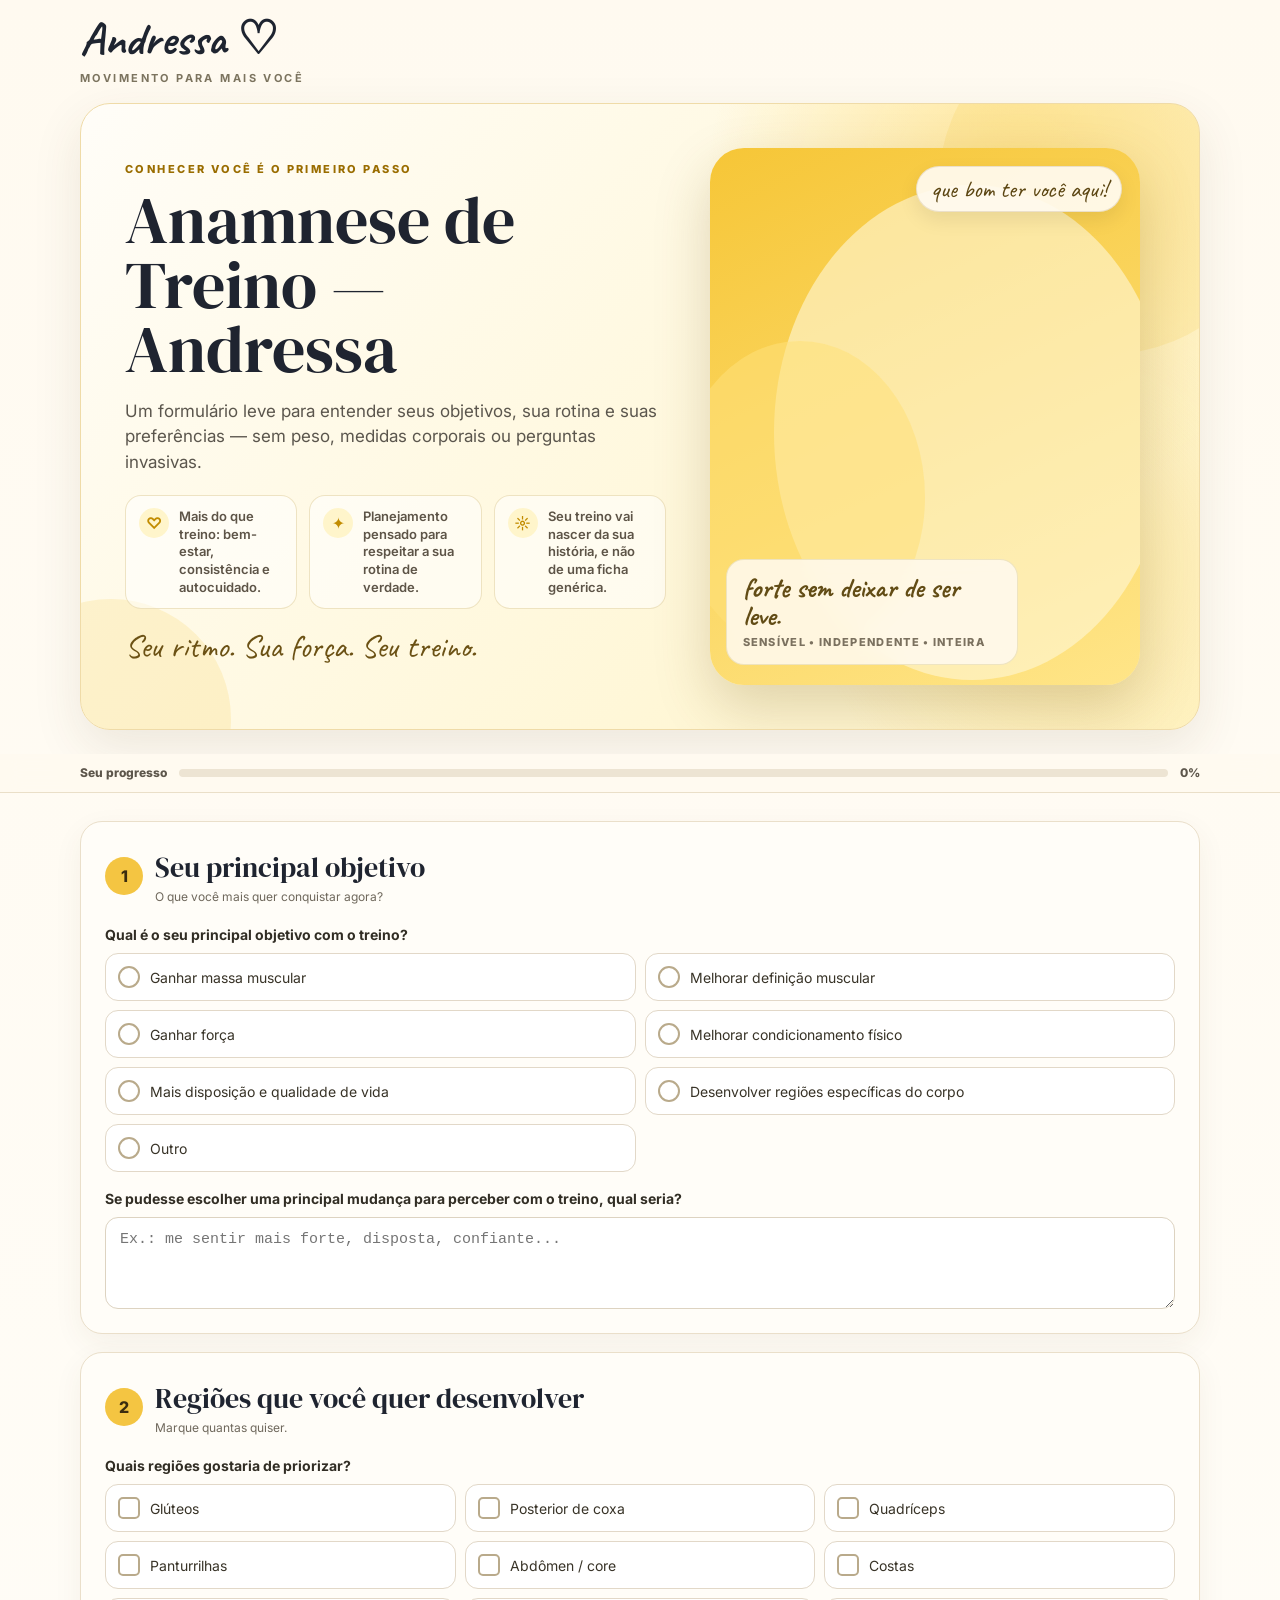
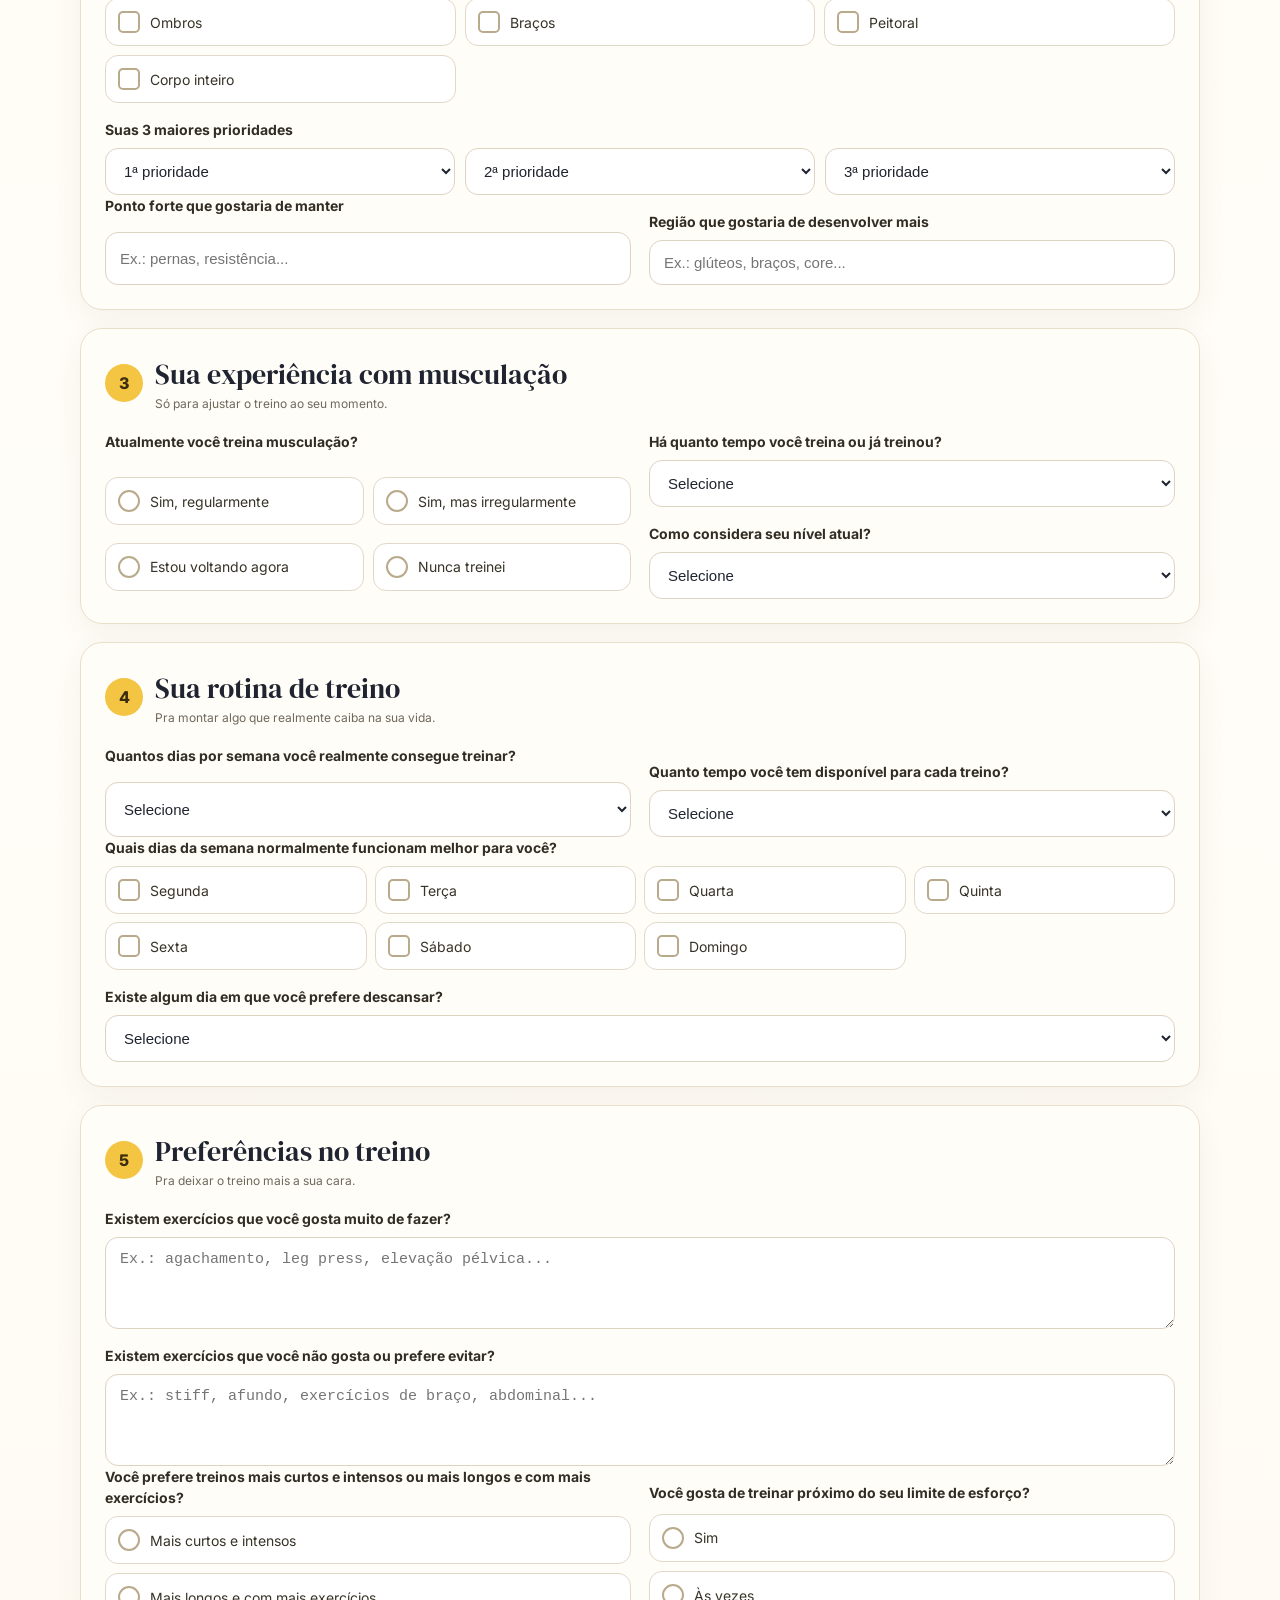
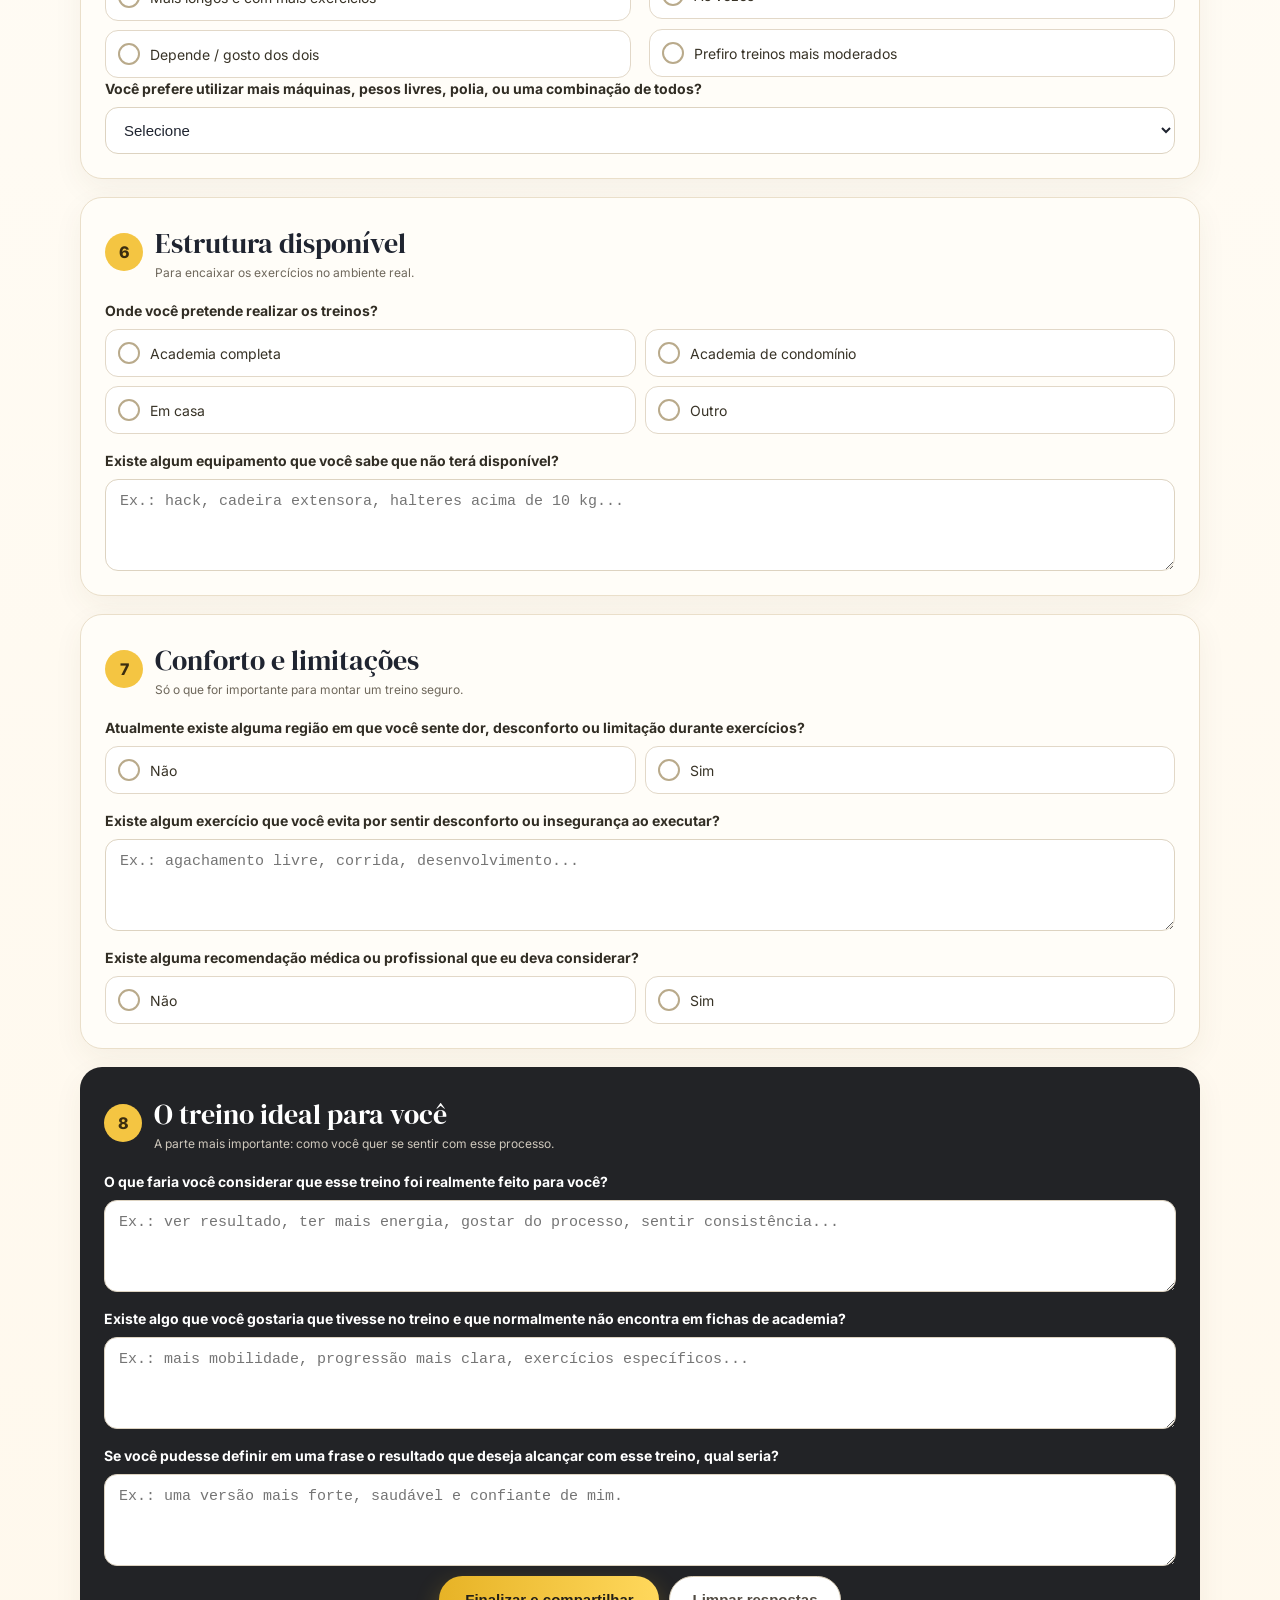
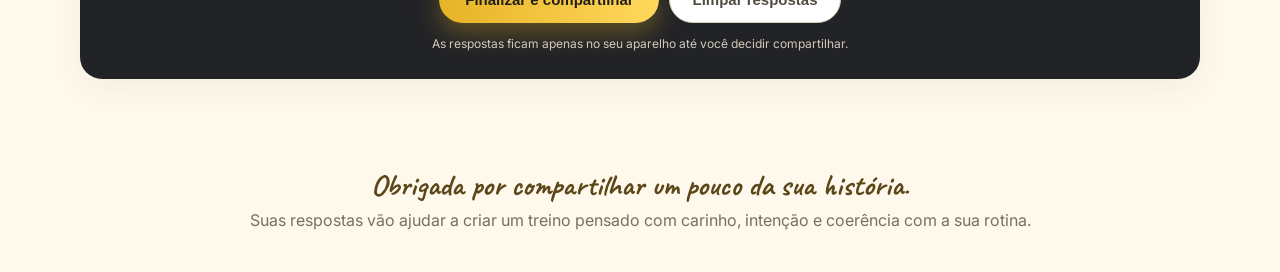
==== commit cfd2f954: "Use Andressa photo in responsive anamnesis" ====
--- a/andressa-anamnese/index.html
+++ b/andressa-anamnese/index.html
@@ -1,259 +1,122 @@
 <!doctype html>
 <html lang="pt-BR">
 <head>
-  <meta charset="utf-8">
-  <meta name="viewport" content="width=device-width,initial-scale=1,viewport-fit=cover">
-  <meta name="theme-color" content="#f4c542">
-  <title>Anamnese de Treino — Andressa</title>
-  <link rel="preconnect" href="https://fonts.googleapis.com">
-  <link rel="preconnect" href="https://fonts.gstatic.com" crossorigin>
-  <link href="https://fonts.googleapis.com/css2?family=Caveat:wght@500;600;700&family=DM+Serif+Display&family=Inter:wght@400;500;600;700;800&display=swap" rel="stylesheet">
-  <style>
-    :root{
-      --ink:#1f2430;
-      --muted:#6f685c;
-      --gold:#f4c542;
-      --gold-deep:#d9a51a;
-      --cream:#fffaf0;
-      --paper:#fffdf8;
-      --line:#eadfca;
-      --soft:#fff6d8;
-      --shadow:0 18px 50px rgba(78,61,27,.10);
-    }
-    *{box-sizing:border-box}
-    html{scroll-behavior:smooth}
-    body{
-      margin:0;
-      background:linear-gradient(180deg,#fffaf0 0%,#fffdf8 42%,#fff8ec 100%);
-      color:var(--ink);
-      font-family:Inter,system-ui,-apple-system,BlinkMacSystemFont,"Segoe UI",sans-serif;
-      line-height:1.5;
-    }
-    .wrap{width:min(1120px,calc(100% - 28px));margin:auto}
-    .top{padding:16px 0 8px}
-    .brand{display:flex;align-items:center;gap:10px;font-family:Caveat,cursive;color:#1e2430}
-    .brand .name{font-size:46px;line-height:1;font-weight:700}
-    .brand .sub{font-family:Inter,sans-serif;letter-spacing:.22em;text-transform:uppercase;font-size:11px;color:#7c745f;font-weight:700;margin-top:8px}
-    .hero{
-      margin:8px auto 24px;
-      border:1px solid #efdba8;
-      border-radius:30px;
-      background:
-        radial-gradient(circle at 84% 14%, rgba(255,226,138,.85), transparent 29%),
-        radial-gradient(circle at 88% 74%, rgba(245,197,66,.28), transparent 24%),
-        linear-gradient(135deg,#fffdf8 0%,#fff4c7 100%);
-      padding:44px;
-      display:grid;
-      grid-template-columns:1.08fr .92fr;
-      gap:28px;
-      align-items:center;
-      box-shadow:var(--shadow);
-      overflow:hidden;
-      position:relative;
-    }
-    .hero:before,.hero:after{
-      content:"";
-      position:absolute;
-      border-radius:999px;
-      background:rgba(244,197,66,.18);
-      filter:blur(2px);
-      z-index:0;
-    }
-    .hero:before{width:340px;height:340px;right:-80px;top:-90px}
-    .hero:after{width:240px;height:240px;left:-90px;bottom:-110px}
-    .hero-copy,.hero-visual{position:relative;z-index:1}
-    .eyebrow{font-size:11px;letter-spacing:.22em;text-transform:uppercase;font-weight:800;color:#9a6d00}
-    h1,h2{font-family:"DM Serif Display",serif;font-weight:400}
-    h1{font-size:clamp(42px,6vw,66px);line-height:.98;margin:10px 0 16px;color:#1f2430}
-    .lead{max-width:640px;color:#5b564d;font-size:17px}
-    .hero-points{display:grid;grid-template-columns:repeat(3,minmax(0,1fr));gap:12px;margin-top:20px}
-    .point{display:flex;gap:10px;align-items:flex-start;background:rgba(255,255,255,.55);border:1px solid rgba(225,206,153,.55);padding:12px 13px;border-radius:16px}
-    .point b{display:grid;place-items:center;width:30px;height:30px;border-radius:50%;background:#fff5cb;color:#c28c00;font-size:16px;flex:none}
-    .point span{font-size:13px;line-height:1.35;color:#5d5447;font-weight:600}
-    .script{font-family:Caveat,cursive;font-size:32px;color:#6b5114;margin-top:14px;line-height:1.04}
-    .hero-visual{display:flex;justify-content:center;align-items:center;min-height:420px}
-    .photo-shell{
-      position:relative;
-      width:min(100%,430px);
-      aspect-ratio:4/5;
-      border-radius:34px;
-      display:flex;
-      align-items:flex-end;
-      justify-content:center;
-      padding:18px;
-      background:
-        radial-gradient(circle at 25% 15%, rgba(255,255,255,.95), transparent 24%),
-        linear-gradient(155deg,#f6c637 0%,#ffe588 100%);
-      box-shadow:0 22px 55px rgba(110,82,12,.22);
-      overflow:hidden;
-      isolation:isolate;
-    }
-    .blob1,.blob2,.leaf-a,.leaf-b{position:absolute;z-index:0;pointer-events:none}
-    .blob1{width:92%;height:92%;border-radius:45% 55% 50% 50% / 45% 50% 50% 55%;background:rgba(255,247,214,.62);right:-7%;top:7%}
-    .blob2{width:58%;height:58%;border-radius:50%;background:rgba(255,224,122,.56);left:-8%;bottom:6%}
-    .leaf-a,.leaf-b{width:120px;height:120px;opacity:.22;background:linear-gradient(180deg,#87620c,#c19520);clip-path:path('M60 0 C55 25, 40 45, 20 60 C40 66, 56 85, 60 120 C64 85, 80 66, 100 60 C80 45, 65 25, 60 0 Z')}
-    .leaf-a{left:10px;top:24px;transform:rotate(-25deg)}
-    .leaf-b{right:10px;bottom:24px;transform:rotate(24deg)}
-    .hero-img{
-      width:100%;
-      height:100%;
-      object-fit:cover;
-      object-position:center top;
-      border-radius:28px;
-      position:relative;
-      z-index:1;
-      filter:saturate(1.03) contrast(1.02);
-    }
-    .hello-badge{
-      position:absolute;
-      top:18px;
-      right:18px;
-      z-index:2;
-      background:rgba(255,251,241,.92);
-      border:1px solid rgba(234,223,202,.95);
-      border-radius:999px;
-      padding:10px 14px;
-      box-shadow:0 8px 20px rgba(0,0,0,.08);
-      font-family:Caveat,cursive;
-      font-size:24px;
-      color:#5b4511;
-      line-height:1;
-    }
-    .hero-note{position:absolute;left:16px;bottom:20px;z-index:2;background:rgba(255,250,238,.86);padding:14px 16px;border-radius:18px;max-width:68%;backdrop-filter:blur(8px);border:1px solid rgba(233,220,181,.75)}
-    .hero-note strong{display:block;font-family:Caveat,cursive;font-size:28px;line-height:1;color:#624c15}
-    .hero-note small{display:block;font-size:11px;letter-spacing:.12em;text-transform:uppercase;color:#7b715f;font-weight:800;margin-top:4px}
-    .progress{position:sticky;top:0;z-index:25;background:rgba(255,250,240,.92);backdrop-filter:blur(10px);border-bottom:1px solid #eadfc8}
-    .pi{width:min(1120px,calc(100% - 28px));margin:auto;display:flex;gap:12px;align-items:center;padding:10px 0;font-size:12px;font-weight:800;color:#5d564b}
-    .track{height:8px;background:#ede4d3;flex:1;border-radius:999px;overflow:hidden}
-    .fill{height:100%;width:0;background:linear-gradient(90deg,#dfa61d,#ffd85b)}
-    main{padding:28px 0 56px}
-    form{display:grid;gap:18px}
-    .sec{background:var(--paper);border:1px solid var(--line);border-radius:22px;padding:24px;box-shadow:0 10px 30px rgba(78,61,27,.06)}
-    .head{display:flex;gap:12px;align-items:center;margin-bottom:18px}
-    .num{width:38px;height:38px;border-radius:50%;background:var(--gold);display:grid;place-items:center;font-weight:800;color:#3b2d0f;box-shadow:inset 0 -2px 0 rgba(0,0,0,.08)}
-    .head h2{font-size:28px;margin:0;color:#1f2430}
-    .hint{font-size:12px;color:var(--muted)}
-    .field{display:grid;gap:8px}
-    .field + .field{margin-top:16px}
-    .grid{display:grid;grid-template-columns:1fr 1fr;gap:18px}
-    .legend{font-size:14px;font-weight:700;color:#312d24}
-    textarea,input[type=text],select{
-      width:100%;border:1px solid #ddd3c1;background:#fff;border-radius:13px;padding:13px 14px;outline:none;color:var(--ink);font-size:15px;
-    }
-    textarea{min-height:92px;resize:vertical}
-    textarea:focus,input[type=text]:focus,select:focus{border-color:#d6a30e;box-shadow:0 0 0 4px rgba(244,197,66,.17)}
-    .opts{display:grid;grid-template-columns:repeat(2,minmax(0,1fr));gap:9px}
-    .opts.three{grid-template-columns:repeat(3,minmax(0,1fr))}
-    .choice{position:relative}
-    .choice input{position:absolute;opacity:0;inset:0}
-    .choice label{display:flex;align-items:center;gap:10px;min-height:48px;padding:11px 12px;border:1px solid #e2d8c8;border-radius:13px;background:#fff;cursor:pointer;font-size:14px;color:#383327;transition:.2s}
-    .choice label:before{content:"";width:18px;height:18px;border:2px solid #b9aa8b;border-radius:50%;flex:none;transition:.2s;Background:#fff}
-    .check label:before{border-radius:5px}
-    .choice input:checked + label{background:#fff3bd;border-color:#e0ae25;box-shadow:0 6px 18px rgba(224,174,37,.18)}
-    .choice input:checked + label:before{background:#e3ad18;box-shadow:inset 0 0 0 4px #fff;border-color:#d3a11b}
-    .check input:checked + label:before{box-shadow:none}
-    .days{display:grid;grid-template-columns:repeat(4,minmax(0,1fr));gap:8px}
-    .cond{display:none}
-    .cond.show{display:grid;margin-top:10px}
-    .final{background:#222326;color:#fff;border:0;padding-top:26px;padding-bottom:26px}
-    .final .head h2,.final .legend{color:#fff}
-    .final .hint{color:#cfc8bc}
-    .actions{display:flex;justify-content:center;gap:10px;flex-wrap:wrap;margin-top:10px}
-    .btn{border:0;border-radius:999px;padding:14px 22px;font-weight:800;font-size:15px;cursor:pointer;transition:.2s}
-    .btn:hover{transform:translateY(-1px)}
-    .primary{background:linear-gradient(90deg,#e7b326,#ffd85c);color:#221f18;min-width:220px;box-shadow:0 10px 24px rgba(231,179,38,.32)}
-    .secondary{background:#fff;border:1px solid #d9cdb7;color:#514b42}
-    .privacy{text-align:center;font-size:12px;color:#7a7265;margin-top:12px}
-    .final .privacy{color:#d3cabd}
-    .foot{text-align:center;padding:28px 12px 40px;color:#776f62}
-    .foot strong{font-family:Caveat,cursive;font-size:30px;color:#5b4718}
-    dialog{border:0;border-radius:22px;max-width:700px;width:calc(100% - 28px);padding:22px;background:#fffdf8;box-shadow:0 30px 80px rgba(0,0,0,.25)}
-    dialog::backdrop{background:rgba(0,0,0,.55)}
-    .summary{white-space:pre-wrap;background:#fff6d4;border:1px solid #ead698;border-radius:14px;padding:14px;max-height:48vh;overflow:auto;font-size:13px;color:#2e2b25}
-    .ma{display:flex;gap:9px;flex-wrap:wrap;margin-top:14px}.ma button{flex:1}
-    .close{float:right;border:0;background:transparent;font-size:25px;cursor:pointer;color:#554c3f}
-    .toast{position:fixed;left:50%;bottom:22px;transform:translate(-50%,20px);opacity:0;background:#222;color:#fff;border-radius:999px;padding:10px 14px;font-size:12px;transition:.2s;z-index:40}
-    .toast.show{opacity:1;transform:translate(-50%,0)}
-    @media(max-width:980px){hero{grid-template-columns:1fr;padding:30px 22px}.hero-visual{min-height:340px}.hero-points{grid-template-columns:1fr}}
-    @media(max-width:760px){.wrap{width:min(100% - 18px,680px)}.sec{padding:20px 15px}.grid,.opts,.opts.three{grid-template-columns:1fr}.days{grid-template-columns:1fr 1fr}.actions{display:grid}.actions .btn{width:100%}.ma{display:grid}.brand .name{font-size:40px}.hero-note{max-width:76%}.hello-badge{font-size:21px;padding:9px 12px}}
-    @media(max-width:440px){h1{font-size:40px}.days{grid-template-columns:1fr!}.brand .name{font-size:36px}.hero{border-radius:24px}.photo-shell{border-radius:26px}.hero-note{left:10px;bottom:12px;max-width:82%}.hero-note strong{font-size:24px}.script{font-size:28px}}
-  </style>
+<meta charset="utf-8">
+<meta name="viewport" content="width=device-width,initial-scale=1,viewport-fit=cover">
+<meta name="theme-color" content="#f4c542">
+<title>Anamnese de Treino — Andressa</title>
+<link rel="preconnect" href="https://fonts.googleapis.com">
+<link rel="preconnect" href="https://fonts.gstatic.com" crossorigin>
+<link href="https://fonts.googleapis.com/css2?family=Caveat:wght@500;600;700&family=DM+Serif+Display&family=Inter:wght@400;500;600;700;800&display=swap" rel="stylesheet">
+<link rel="stylesheet" href="./styles.css">
 </head>
 <body>
-  <header class="top">
-    <div class="wrap brand">
-      <div>
-        <div class="name">Andressa ♡</div>
-        <div class="sub">movimento para mais você</div>
-      </div>
+<header class="top"><div class="wrap brand"><div><div class="name">Andressa ♡</div><div class="sub">movimento para mais você</div></div></div></header>
+<section class="wrap hero">
+  <div class="hero-copy">
+    <div class="eyebrow">Conhecer você é o primeiro passo</div>
+    <h1>Anamnese de Treino — Andressa</h1>
+    <p class="lead">Um formulário leve para entender seus objetivos, sua rotina e suas preferências — sem peso, medidas corporais ou perguntas invasivas.</p>
+    <div class="hero-points">
+      <div class="point"><b>♡</b><span>Mais do que treino: bem-estar, consistência e autocuidado.</span></div>
+      <div class="point"><b>✦</b><span>Planejamento pensado para respeitar a sua rotina de verdade.</span></div>
+      <div class="point"><b>☼</b><span>Seu treino vai nascer da sua história, e não de uma ficha genérica.</span></div>
     </div>
-  </header>
+    <div class="script">Seu ritmo. Sua força. Seu treino.</div>
+  </div>
+  <div class="hero-visual">
+    <div class="photo-shell">
+      <div class="blob blob-a"></div><div class="blob blob-b"></div>
+      <div class="hello-badge">que bom ter você aqui!</div>
+      <img class="hero-img" src="./assets/andressa-hero.webp" alt="Andressa sorrindo, usando conjunto amarelo">
+      <div class="hero-note"><strong>forte sem deixar de ser leve.</strong><small>sensível • independente • inteira</small></div>
+    </div>
+  </div>
+</section>
+<div class="progress"><div class="pi">Seu progresso<div class="track"><div class="fill" id="fill"></div></div><span id="pct">0%</span></div></div>
+<main class="wrap"><form id="f">
+<section class="sec" data-s>
+<div class="head"><div class="num">1</div><div><h2>Seu principal objetivo</h2><div class="hint">O que você mais quer conquistar agora?</div></div></div>
+<div class="field"><div class="legend">Qual é o seu principal objetivo com o treino?</div><div class="opts">
+<label class="choice"><input required type="radio" name="objetivo" value="Ganhar massa muscular"><span>Ganhar massa muscular</span></label>
+<label class="choice"><input type="radio" name="objetivo" value="Melhorar definição muscular"><span>Melhorar definição muscular</span></label>
+<label class="choice"><input type="radio" name="objetivo" value="Ganhar força"><span>Ganhar força</span></label>
+<label class="choice"><input type="radio" name="objetivo" value="Melhorar condicionamento físico"><span>Melhorar condicionamento físico</span></label>
+<label class="choice"><input type="radio" name="objetivo" value="Melhorar disposição e qualidade de vida"><span>Mais disposição e qualidade de vida</span></label>
+<label class="choice"><input type="radio" name="objetivo" value="Desenvolver regiões específicas do corpo"><span>Desenvolver regiões específicas do corpo</span></label>
+<label class="choice"><input type="radio" name="objetivo" value="Outro"><span>Outro</span></label>
+</div></div>
+<div class="field"><label class="legend" for="mudanca">Se pudesse escolher uma principal mudança para perceber com o treino, qual seria?</label><textarea id="mudanca" name="mudanca" placeholder="Ex.: me sentir mais forte, disposta, confiante..."></textarea></div>
+</section>
 
-  <section class="wrap hero">
-    <div class="hero-copy">
-      <div class="eyebrow">Conhecer você é o primeiro passo</div>
-      <h1>Anamnese de Treino — Andressa</h1>
-      <p class="lead">Um formulário leve para entender seus objetivos, sua rotina e suas preferências — sem peso, medidas corporais ou perguntas invasivas.</p>
-      <div class="hero-points">
-        <div class="point"><b>♡</b><span>Mais do que treino: bem-estar, consistência e autocuidado.</span></div>
-        <div class="point"><b>✨</b><span>Planejamento pensado para respeitar a sua rotina de verdade.</span></div>
-        <div class="point"><b>☀</b><span>Seu treino vai nascer da sua história, e não de uma ficha genérica.</span></div>
-      </div>
-      <div class="script">Seu ritmo. Sua força. Seu treino.</div>
-    </div>
+<section class="sec" data-s>
+<div class="head"><div class="num">2</div><div><h2>Regiões que você quer desenvolver</h2><div class="hint">Marque quantas quiser.</div></div></div>
+<div class="field"><div class="legend">Quais regiões gostaria de priorizar?</div><div class="opts three">
+<label class="choice check"><input type="checkbox" name="regioes" value="Glúteos"><span>Glúteos</span></label>
+<label class="choice check"><input type="checkbox" name="regioes" value="Posterior de coxa"><span>Posterior de coxa</span></label>
+<label class="choice check"><input type="checkbox" name="regioes" value="Quadríceps"><span>Quadríceps</span></label>
+<label class="choice check"><input type="checkbox" name="regioes" value="Panturrilhas"><span>Panturrilhas</span></label>
+<label class="choice check"><input type="checkbox" name="regioes" value="Abdômen/core"><span>Abdômen / core</span></label>
+<label class="choice check"><input type="checkbox" name="regioes" value="Costas"><span>Costas</span></label>
+<label class="choice check"><input type="checkbox" name="regioes" value="Ombros"><span>Ombros</span></label>
+<label class="choice check"><input type="checkbox" name="regioes" value="Braços"><span>Braços</span></label>
+<label class="choice check"><input type="checkbox" name="regioes" value="Peitoral"><span>Peitoral</span></label>
+<label class="choice check"><input type="checkbox" name="regioes" value="Corpo inteiro"><span>Corpo inteiro</span></label>
+</div></div>
+<div class="field"><div class="legend">Suas 3 maiores prioridades</div><div class="priority-grid"><select name="p1"><option value="">1ª prioridade</option></select><select name="p2"><option value="">2ª prioridade</option></select><select name="p3"><option value="">3ª prioridade</option></select></div></div>
+<div class="grid"><div class="field"><label class="legend" for="forte">Ponto forte que gostaria de manter</label><input id="forte" type="text" name="forte" placeholder="Ex.: pernas, resistência..."></div><div class="field"><label class="legend" for="fraco">Região que gostaria de desenvolver mais</label><input id="fraco" type="text" name="fraco" placeholder="Ex.: glúteos, braços, core..."></div></div>
+</section>
 
-    <div class="hero-visual">
-      <div class="photo-shell">
-        <div class="blob1"></div>
-        <div class="blob2"></div>
-        <div class="leaf-a"></div>
-        <div class="leaf-b"></div>
-        <div class="hello-badge">que bom ter você aqui!</div>
-        <img class="hero-img" src="./assets/andressa-hero.webp" alt="Andressa sorrindo, usando conjunto amarelo">
-        <div class="hero-note">
-          <strong>forte sem deixar de ser leve.</strong>
-          <small>sensíível • independente • inteira</small>
-        </div>
-      </div>
-    </div>
-  </section>
+<section class="sec" data-s>
+<div class="head"><div class="num">3</div><div><h2>Sua experiência com musculação</h2><div class="hint">Só para ajustar o treino ao seu momento.</div></div></div>
+<div class="grid"><div class="field"><div class="legend">Atualmente você treina musculação?</div><div class="opts">
+<label class="choice"><input type="radio" name="treina" value="Sim, regularmente"><span>Sim, regularmente</span></label>
+<label class="choice"><input type="radio" name="treina" value="Sim, mas irregularmente"><span>Sim, mas irregularmente</span></label>
+<label class="choice"><input type="radio" name="treina" value="Estou voltando agora"><span>Estou voltando agora</span></label>
+<label class="choice"><input type="radio" name="treina" value="Nunca treinei"><span>Nunca treinei</span></label>
+</div></div><div><div class="field"><label class="legend">Há quanto tempo você treina ou já treinou?</label><select name="tempo"><option value="">Selecione</option><option>Menos de 6 meses</option><option>6 meses a 1 ano</option><option>1 a 2 anos</option><option>2 a 5 anos</option><option>Mais de 5 anos</option></select></div><div class="field"><label class="legend">Como considera seu nível atual?</label><select name="nivel"><option value="">Selecione</option><option>Iniciante</option><option>Intermediário</option><option>Avançado</option><option>Não sei avaliar</option></select></div></div></div>
+</section>
 
-  <div class="progress">
-    <div class="pi">Seu progresso<div class="track"><div class="fill" id="fill"></div></div><span id="pct">0%</span></div>
-  </div>
+<section class="sec" data-s>
+<div class="head"><div class="num">4</div><div><h2>Sua rotina de treino</h2><div class="hint">Pra montar algo que realmente caiba na sua vida.</div></div></div>
+<div class="grid"><div class="field"><label class="legend">Quantos dias por semana você realmente consegue treinar?</label><select name="freq"><option value="">Selecione</option><option>2 dias</option><option>3 dias</option><option>4 dias</option><option>5 dias</option><option>6 dias</option></select></div><div class="field"><label class="legend">Quanto tempo você tem disponível para cada treino?</label><select name="tempoTreino"><option value="">Selecione</option><option>Até 30 minutos</option><option>30–45 minutos</option><option>45–60 minutos</option><option>60–75 minutos</option><option>Mais de 75 minutos</option></select></div></div>
+<div class="field"><div class="legend">Quais dias da semana normalmente funcionam melhor para você?</div><div class="days">
+<label class="choice check"><input type="checkbox" name="dias" value="Segunda"><span>Segunda</span></label><label class="choice check"><input type="checkbox" name="dias" value="Terça"><span>Terça</span></label><label class="choice check"><input type="checkbox" name="dias" value="Quarta"><span>Quarta</span></label><label class="choice check"><input type="checkbox" name="dias" value="Quinta"><span>Quinta</span></label><label class="choice check"><input type="checkbox" name="dias" value="Sexta"><span>Sexta</span></label><label class="choice check"><input type="checkbox" name="dias" value="Sábado"><span>Sábado</span></label><label class="choice check"><input type="checkbox" name="dias" value="Domingo"><span>Domingo</span></label>
+</div></div>
+<div class="field"><label class="legend">Existe algum dia em que você prefere descansar?</label><select name="descanso"><option value="">Selecione</option><option>Segunda</option><option>Terça</option><option>Quarta</option><option>Quinta</option><option>Sexta</option><option>Sábado</option><option>Domingo</option><option>Não tenho preferência</option></select></div>
+</section>
 
-  <main class="wrap">
-    <form id="f">
-      <section class="sec" data-s>
-        <div class="head"><div class="num">1</div><div><h2>Seu principal objetivo</h2><div class="hint">O que você mais quer conquistar agora?</div></div></div>
-        <div class="field">
-          <div class="legend">Qual é o seu principal objetivo com o treino?</div>
-          <div class="opts">
-            <div class="choice"><input required type="radio" name="objetivo" id="o1" value="Ganhar massa muscular"><label for="o1">Ganhar massa muscular</label></div>
-            <div class="choice"><input type="radio" name="objetivo" id="o2" value="Melhorar definição muscular"><label for="o2">Melhorar definição muscular</label></div>
-            <div class="choice"><input type="radio" name="objetivo" id="o3" value="Ganhar força"><label for="o3">Ganhar força</label></div>
-            <div class="choice"><input type="radio" name="objetivo" id="o4" value="Melhorar condicionamento físico"><label for="o4">Melhorar condicionamento físico</label></div>
-            <div class="choice"><input type="radio" name="objetivo" id="o5" value="Melhorar disposição e qualidade de vida"><label for="o5">Melhorar disposição e qualidade de vida</label></div>
-            <div class="choice"><input type="radio" name="objetivo" id="o6" value="Desenvolver regiões específicas do corpo"><label for="o6">Desenvolver regiões específicas do corpo</label></div>
-            <div class="choice"><input type="radio" name="objetivo" id="o7" value="Outro"><label for="o7">Outro</label></div>
-          </div>
-        </div>
-        <div class="field">
-          <label class="legend">Se pudesse escolher uma principal mudança para perceber com o treino, qual seria?</label>
-          <textarea name="mudanca" placeholder="Ex.: me sentir mais forte, disposta, confiante..."></textarea>
-        </div>
-      </section>
+<section class="sec" data-s>
+<div class="head"><div class="num">5</div><div><h2>Preferências no treino</h2><div class="hint">Pra deixar o treino mais a sua cara.</div></div></div>
+<div class="field"><label class="legend">Existem exercícios que você gosta muito de fazer?</label><textarea name="gosta" placeholder="Ex.: agachamento, leg press, elevação pélvica..."></textarea></div>
+<div class="field"><label class="legend">Existem exercícios que você não gosta ou prefere evitar?</label><textarea name="naogosta" placeholder="Ex.: stiff, afundo, exercícios de braço, abdominal..."></textarea></div>
+<div class="grid"><div class="field"><div class="legend">Você prefere treinos mais curtos e intensos ou mais longos e com mais exercícios?</div><div class="opts single-col"><label class="choice"><input type="radio" name="estilo" value="Mais curtos e intensos"><span>Mais curtos e intensos</span></label><label class="choice"><input type="radio" name="estilo" value="Mais longos e com mais exercícios"><span>Mais longos e com mais exercícios</span></label><label class="choice"><input type="radio" name="estilo" value="Depende / gosto dos dois"><span>Depende / gosto dos dois</span></label></div></div><div class="field"><div class="legend">Você gosta de treinar próximo do seu limite de esforço?</div><div class="opts single-col"><label class="choice"><input type="radio" name="limite" value="Sim"><span>Sim</span></label><label class="choice"><input type="radio" name="limite" value="Às vezes"><span>Às vezes</span></label><label class="choice"><input type="radio" name="limite" value="Prefiro treinos mais moderados"><span>Prefiro treinos mais moderados</span></label></div></div></div>
+<div class="field"><label class="legend">Você prefere utilizar mais máquinas, pesos livres, polia, ou uma combinação de todos?</label><select name="equip"><option value="">Selecione</option><option>Mais máquinas</option><option>Mais pesos livres</option><option>Mais polia</option><option>Uma combinação de todos</option><option>Não tenho preferência</option></select></div>
+</section>
 
-      <section class="sec" data-s>
-        <div class="head"><div class="num">2</div><div><h2>Regiões que quer desenvolver</h2><div class="hint">Marque quantas quiser.</div></div></div>
-        <div class="field">
-          <div class="legend">Quais regiões gostaria de priorizar?</div>
-          <div class="opts three">
-            <div class="choice check"><input type="checkbox" name="regioes" id="r1" value="Glúteos"><label for="r1">Glúteos</label></div>
-            <div class="choice check"><input type="checkbox" name="regioes" id="r2" value="Posterior de coxa"><label for="r2">Posterior de coxa</label></div>
-            <div class="choice check"><input type="checkbox" name="regioes" id="r3" value="Quadríceps"><label for="r3">Quadríceps</label></div>
-            <div class="choice check"><input type="checkbox" name="regioes" id="r4" value="Panturrilhas"><label for="r4">Panturrilhas</label></div>
-            <div class="choice check"><input type="checkbox" name="regioes" id="r5" value="Abdômen/core"><label for="r5">Abdômen / core</label></div>
-            <div class="choice check"><input type="checkbox" name="regioes" id="r6" value="Costas"><label for="r6">Costas</label></div>
-            <div class="choice check"><input type="checkbox" name="regioes" id="r7" value="Ombros"><label for="r7">Ombros</label></div>
-            <div class="choice check"><input type="checkbox" name="regioes" id="r8"+<section class="sec" data-s>
+<div class="head"><div class="num">6</div><div><h2>Estrutura disponível</h2><div class="hint">Para encaixar os exercícios no ambiente real.</div></div></div>
+<div class="field"><div class="legend">Onde você pretende realizar os treinos?</div><div class="opts"><label class="choice"><input type="radio" name="local" value="Academia completa"><span>Academia completa</span></label><label class="choice"><input type="radio" name="local" value="Academia de condomínio"><span>Academia de condomínio</span></label><label class="choice"><input type="radio" name="local" value="Em casa"><span>Em casa</span></label><label class="choice"><input type="radio" name="local" value="Outro"><span>Outro</span></label></div></div>
+<div class="field"><label class="legend">Existe algum equipamento que você sabe que não terá disponível?</label><textarea name="indisponivel" placeholder="Ex.: hack, cadeira extensora, halteres acima de 10 kg..."></textarea></div>
+</section>
+
+<section class="sec" data-s>
+<div class="head"><div class="num">7</div><div><h2>Conforto e limitações</h2><div class="hint">Só o que for importante para montar um treino seguro.</div></div></div>
+<div class="field"><div class="legend">Atualmente existe alguma região em que você sente dor, desconforto ou limitação durante exercícios?</div><div class="opts"><label class="choice"><input type="radio" name="dor" value="Não"><span>Não</span></label><label class="choice"><input type="radio" name="dor" value="Sim"><span>Sim</span></label></div><div class="cond" id="dor-extra"><textarea name="dorDetalhe" placeholder="Se quiser, descreva onde e como costuma incomodar."></textarea></div></div>
+<div class="field"><label class="legend">Existe algum exercício que você evita por sentir desconforto ou insegurança ao executar?</label><textarea name="evita" placeholder="Ex.: agachamento livre, corrida, desenvolvimento..."></textarea></div>
+<div class="field"><div class="legend">Existe alguma recomendação médica ou profissional que eu deva considerar?</div><div class="opts"><label class="choice"><input type="radio" name="medica" value="Não"><span>Não</span></label><label class="choice"><input type="radio" name="medica" value="Sim"><span>Sim</span></label></div><div class="cond" id="med-extra"><textarea name="medicaDetalhe" placeholder="Ex.: lesão, cirurgia, orientação profissional, fisioterapia..."></textarea></div></div>
+</section>
+
+<section class="sec final" data-s>
+<div class="head"><div class="num">8</div><div><h2>O treino ideal para você</h2><div class="hint">A parte mais importante: como você quer se sentir com esse processo.</div></div></div>
+<div class="field"><label class="legend">O que faria você considerar que esse treino foi realmente feito para você?</label><textarea name="feito" placeholder="Ex.: ver resultado, ter mais energia, gostar do processo, sentir consistência..."></textarea></div>
+<div class="field"><label class="legend">Existe algo que você gostaria que tivesse no treino e que normalmente não encontra em fichas de academia?</label><textarea name="naofalta" placeholder="Ex.: mais mobilidade, progressão mais clara, exercícios específicos..."></textarea></div>
+<div class="field"><label class="legend">Se você pudesse definir em uma frase o resultado que deseja alcançar com esse treino, qual seria?</label><textarea name="frase" placeholder="Ex.: uma versão mais forte, saudável e confiante de mim."></textarea></div>
+<div class="actions"><button type="button" class="btn primary" id="finish">Finalizar e compartilhar</button><button type="button" class="btn secondary" id="clear">Limpar respostas</button></div><div class="privacy">As respostas ficam apenas no seu aparelho até você decidir compartilhar.</div>
+</section>
+</form></main>
+<div class="foot"><strong>Obrigada por compartilhar um pouco da sua história.</strong><div>Suas respostas vão ajudar a criar um treino pensado com carinho, intenção e coerência com a sua rotina.</div></div>
+<dialog id="out"><button class="close" id="close" aria-label="Fechar">×</button><h2>Resumo das suas respostas</h2><p class="hint">Você pode copiar, compartilhar ou baixar esse conteúdo.</p><div class="summary" id="summary"></div><div class="ma"><button class="btn primary" id="shareBtn">Compartilhar</button><button class="btn secondary" id="copyBtn">Copiar</button><button class="btn secondary" id="downloadBtn">Baixar .txt</button></div></dialog>
+<div class="toast" id="toast">Copiado!</div>
+<script src="./app.js"></script>
+</body></html>
--- a/andressa-anamnese/styles.css
+++ b/andressa-anamnese/styles.css
@@ -0,0 +1,5 @@
+:root{--ink:#1f2430;--muted:#6f685c;--gold:#f4c542;--paper:#fffdf8;--line:#eadfca;--shadow:0 18px 50px rgba(78,61,27,.10)}
+*{box-sizing:border-box}html{scroll-behavior:smooth}body{margin:0;background:linear-gradient(180deg,#fffaf0 0%,#fffdf8 42%,#fff8ec 100%);color:var(--ink);font-family:Inter,system-ui,-apple-system,BlinkMacSystemFont,"Segoe UI",sans-serif;line-height:1.5}.wrap{width:min(1120px,calc(100% - 28px));margin:auto}.top{padding:16px 0 8px}.brand{font-family:Caveat,cursive;color:#1e2430}.brand .name{font-size:46px;line-height:1;font-weight:700}.brand .sub{font-family:Inter,sans-serif;letter-spacing:.22em;text-transform:uppercase;font-size:11px;color:#7c745f;font-weight:700;margin-top:8px}.hero{margin:8px auto 24px;border:1px solid #efdba8;border-radius:30px;background:radial-gradient(circle at 84% 14%,rgba(255,226,138,.85),transparent 29%),radial-gradient(circle at 88% 74%,rgba(245,197,66,.28),transparent 24%),linear-gradient(135deg,#fffdf8 0%,#fff4c7 100%);padding:44px;display:grid;grid-template-columns:1.08fr .92fr;gap:28px;align-items:center;box-shadow:var(--shadow);overflow:hidden;position:relative}.hero:before,.hero:after{content:"";position:absolute;border-radius:999px;background:rgba(244,197,66,.18);z-index:0}.hero:before{width:340px;height:340px;right:-80px;top:-90px}.hero:after{width:240px;height:240px;left:-90px;bottom:-110px}.hero-copy,.hero-visual{position:relative;z-index:1}.eyebrow{font-size:11px;letter-spacing:.22em;text-transform:uppercase;font-weight:800;color:#9a6d00}h1,h2{font-family:"DM Serif Display",serif;font-weight:400}h1{font-size:clamp(42px,6vw,66px);line-height:.98;margin:10px 0 16px}.lead{max-width:640px;color:#5b564d;font-size:17px}.hero-points{display:grid;grid-template-columns:repeat(3,minmax(0,1fr));gap:12px;margin-top:20px}.point{display:flex;gap:10px;align-items:flex-start;background:rgba(255,255,255,.55);border:1px solid rgba(225,206,153,.55);padding:12px 13px;border-radius:16px}.point b{display:grid;place-items:center;width:30px;height:30px;border-radius:50%;background:#fff5cb;color:#c28c00;font-size:16px;flex:none}.point span{font-size:13px;line-height:1.35;color:#5d5447;font-weight:600}.script{font-family:Caveat,cursive;font-size:32px;color:#6b5114;margin-top:14px}.hero-visual{display:flex;justify-content:center;align-items:center;min-height:420px}.photo-shell{position:relative;width:min(100%,430px);aspect-ratio:4/5;border-radius:34px;padding:18px;background:linear-gradient(155deg,#f6c637 0%,#ffe588 100%);box-shadow:0 22px 55px rgba(110,82,12,.22);overflow:hidden;isolation:isolate}.blob{position:absolute;border-radius:50%;z-index:0}.blob-a{width:92%;height:92%;background:rgba(255,247,214,.62);right:-7%;top:7%}.blob-b{width:58%;height:58%;background:rgba(255,224,122,.56);left:-8%;bottom:6%}.hero-img{width:100%;height:100%;object-fit:cover;object-position:center top;border-radius:28px;position:relative;z-index:1;filter:saturate(1.03) contrast(1.02)}.hello-badge{position:absolute;top:18px;right:18px;z-index:2;background:rgba(255,251,241,.92);border:1px solid rgba(234,223,202,.95);border-radius:999px;padding:10px 14px;box-shadow:0 8px 20px rgba(0,0,0,.08);font-family:Caveat,cursive;font-size:24px;color:#5b4511;line-height:1}.hero-note{position:absolute;left:16px;bottom:20px;z-index:2;background:rgba(255,250,238,.88);padding:14px 16px;border-radius:18px;max-width:68%;backdrop-filter:blur(8px);border:1px solid rgba(233,220,181,.75)}.hero-note strong{display:block;font-family:Caveat,cursive;font-size:28px;line-height:1;color:#624c15}.hero-note small{display:block;font-size:11px;letter-spacing:.12em;text-transform:uppercase;color:#7b715f;font-weight:800;margin-top:4px}.progress{position:sticky;top:0;z-index:25;background:rgba(255,250,240,.92);backdrop-filter:blur(10px);border-bottom:1px solid #eadfc8}.pi{width:min(1120px,calc(100% - 28px));margin:auto;display:flex;gap:12px;align-items:center;padding:10px 0;font-size:12px;font-weight:800;color:#5d564b}.track{height:8px;background:#ede4d3;flex:1;border-radius:999px;overflow:hidden}.fill{height:100%;width:0;background:linear-gradient(90deg,#dfa61d,#ffd85b)}main{padding:28px 0 56px}form{display:grid;gap:18px}.sec{background:var(--paper);border:1px solid var(--line);border-radius:22px;padding:24px;box-shadow:0 10px 30px rgba(78,61,27,.06)}.head{display:flex;gap:12px;align-items:center;margin-bottom:18px}.num{width:38px;height:38px;border-radius:50%;background:var(--gold);display:grid;place-items:center;font-weight:800;color:#3b2d0f;flex:none}.head h2{font-size:28px;margin:0}.hint{font-size:12px;color:var(--muted)}.field{display:grid;gap:8px}.field+.field{margin-top:16px}.grid{display:grid;grid-template-columns:1fr 1fr;gap:18px}.priority-grid{display:grid;grid-template-columns:repeat(3,1fr);gap:10px}.legend{font-size:14px;font-weight:700;color:#312d24}textarea,input[type=text],select{width:100%;border:1px solid #ddd3c1;background:#fff;border-radius:13px;padding:13px 14px;outline:none;color:var(--ink);font-size:15px}textarea{min-height:92px;resize:vertical}textarea:focus,input[type=text]:focus,select:focus{border-color:#d6a30e;box-shadow:0 0 0 4px rgba(244,197,66,.17)}.opts{display:grid;grid-template-columns:repeat(2,minmax(0,1fr));gap:9px}.opts.three{grid-template-columns:repeat(3,minmax(0,1fr))}.opts.single-col{grid-template-columns:1fr}.choice{position:relative;display:block;cursor:pointer}.choice input{position:absolute;opacity:0;pointer-events:none}.choice span{display:flex;align-items:center;gap:10px;min-height:48px;padding:11px 12px;border:1px solid #e2d8c8;border-radius:13px;background:#fff;font-size:14px;color:#383327;transition:.2s}.choice span:before{content:"";width:18px;height:18px;border:2px solid #b9aa8b;border-radius:50%;flex:none;background:#fff}.choice.check span:before{border-radius:5px}.choice input:checked+span{background:#fff3bd;border-color:#e0ae25;box-shadow:0 6px 18px rgba(224,174,37,.18)}.choice input:checked+span:before{background:#e3ad18;box-shadow:inset 0 0 0 4px #fff;border-color:#d3a11b}.choice.check input:checked+span:before{box-shadow:none}.days{display:grid;grid-template-columns:repeat(4,minmax(0,1fr));gap:8px}.cond{display:none}.cond.show{display:grid;margin-top:10px}.final{background:#222326;color:#fff;border:0;padding-top:26px;padding-bottom:26px}.final .head h2,.final .legend{color:#fff}.final .hint{color:#cfc8bc}.actions{display:flex;justify-content:center;gap:10px;flex-wrap:wrap;margin-top:10px}.btn{border:0;border-radius:999px;padding:14px 22px;font-weight:800;font-size:15px;cursor:pointer}.primary{background:linear-gradient(90deg,#e7b326,#ffd85c);color:#221f18;min-width:220px;box-shadow:0 10px 24px rgba(231,179,38,.32)}.secondary{background:#fff;border:1px solid #d9cdb7;color:#514b42}.privacy{text-align:center;font-size:12px;color:#d3cabd;margin-top:12px}.foot{text-align:center;padding:28px 12px 40px;color:#776f62}.foot strong{font-family:Caveat,cursive;font-size:30px;color:#5b4718}dialog{border:0;border-radius:22px;max-width:700px;width:calc(100% - 28px);padding:22px;background:#fffdf8;box-shadow:0 30px 80px rgba(0,0,0,.25)}dialog::backdrop{background:rgba(0,0,0,.55)}.summary{white-space:pre-wrap;background:#fff6d4;border:1px solid #ead698;border-radius:14px;padding:14px;max-height:48vh;overflow:auto;font-size:13px}.ma{display:flex;gap:9px;flex-wrap:wrap;margin-top:14px}.ma button{flex:1}.close{float:right;border:0;background:transparent;font-size:25px;cursor:pointer}.toast{position:fixed;left:50%;bottom:22px;transform:translate(-50%,20px);opacity:0;background:#222;color:#fff;border-radius:999px;padding:10px 14px;font-size:12px;transition:.2s;z-index:40}.toast.show{opacity:1;transform:translate(-50%,0)}
+@media(max-width:980px){.hero{grid-template-columns:1fr;padding:30px 22px}.hero-visual{min-height:340px}.hero-points{grid-template-columns:1fr}}
+@media(max-width:760px){.wrap{width:min(100% - 18px,680px)}.sec{padding:20px 15px}.grid,.opts,.opts.three,.priority-grid{grid-template-columns:1fr}.days{grid-template-columns:1fr 1fr}.actions,.ma{display:grid}.actions .btn{width:100%}.brand .name{font-size:40px}.hero-note{max-width:76%}.hello-badge{font-size:21px;padding:9px 12px}}
+@media(max-width:440px){h1{font-size:40px}.days{grid-template-columns:1fr}.brand .name{font-size:36px}.hero{border-radius:24px}.photo-shell{border-radius:26px}.hero-note{left:10px;bottom:12px;max-width:82%}.hero-note strong{font-size:24px}.script{font-size:28px}}
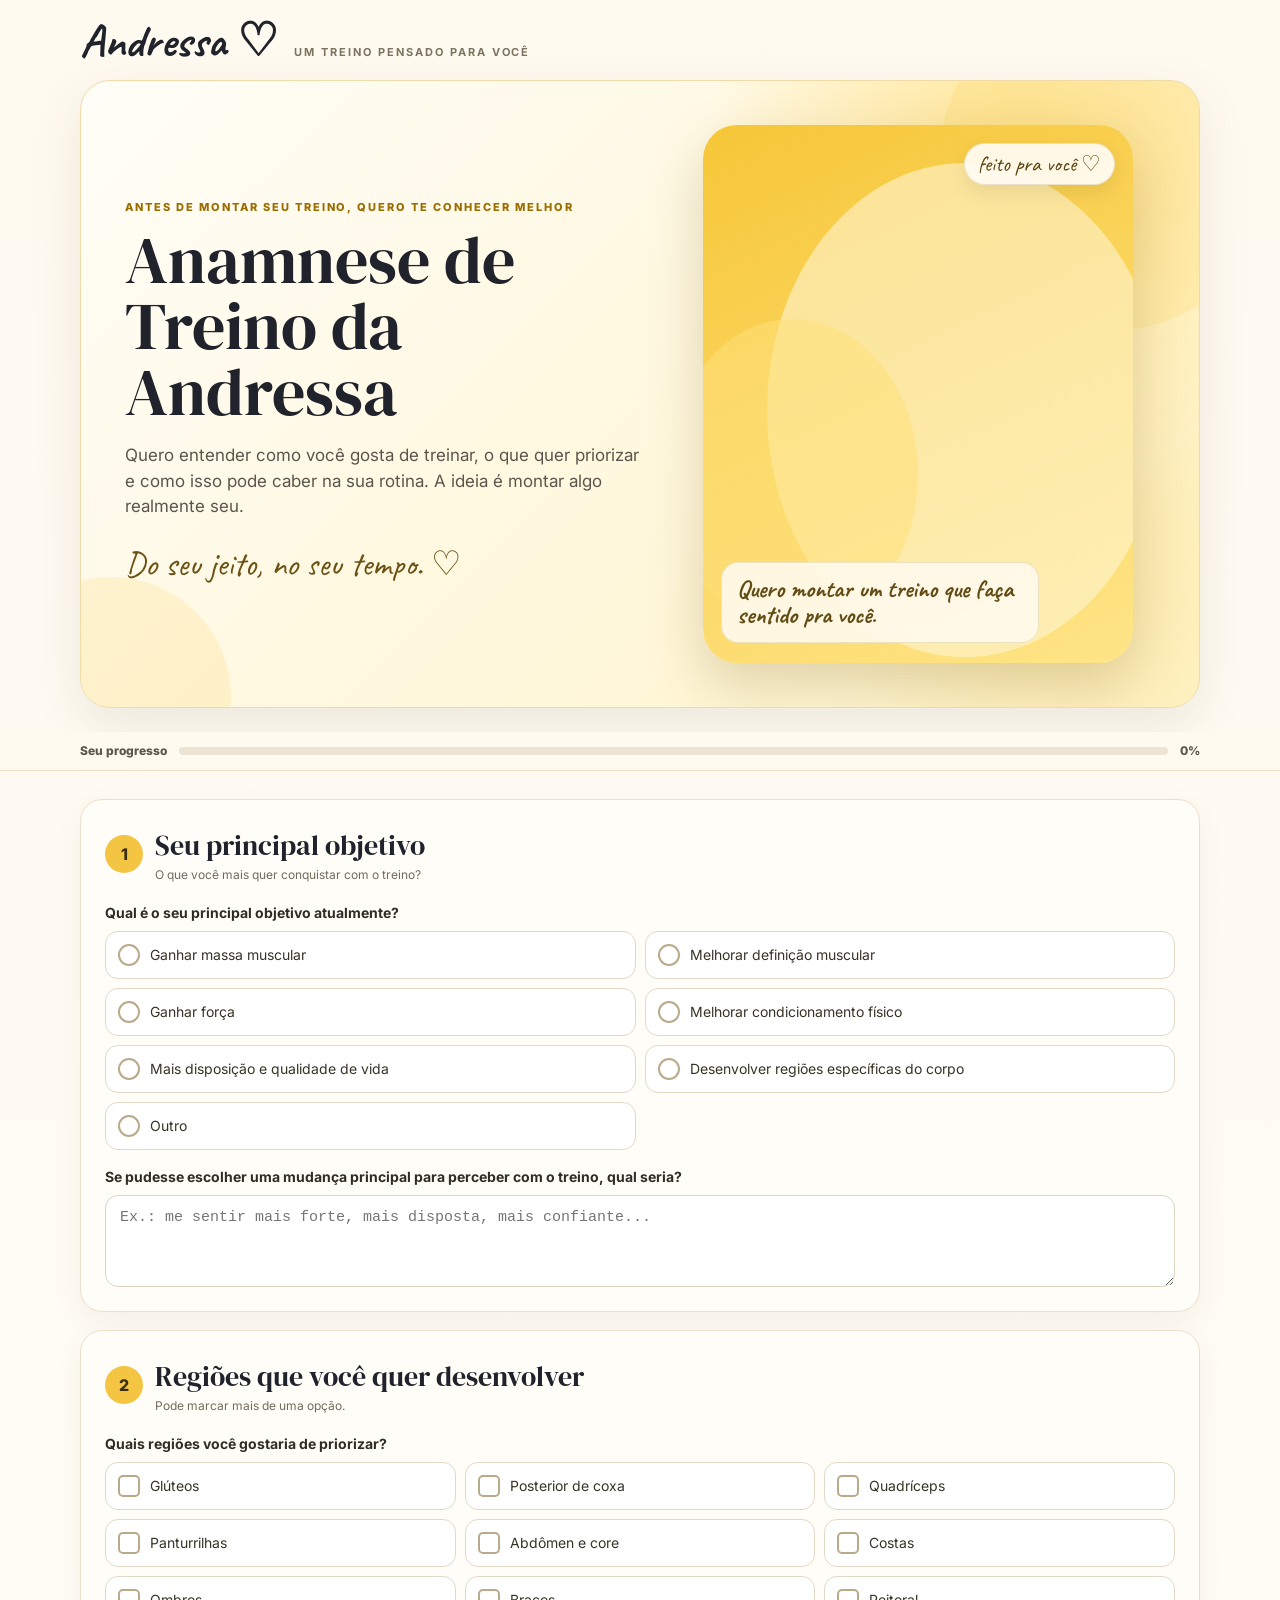
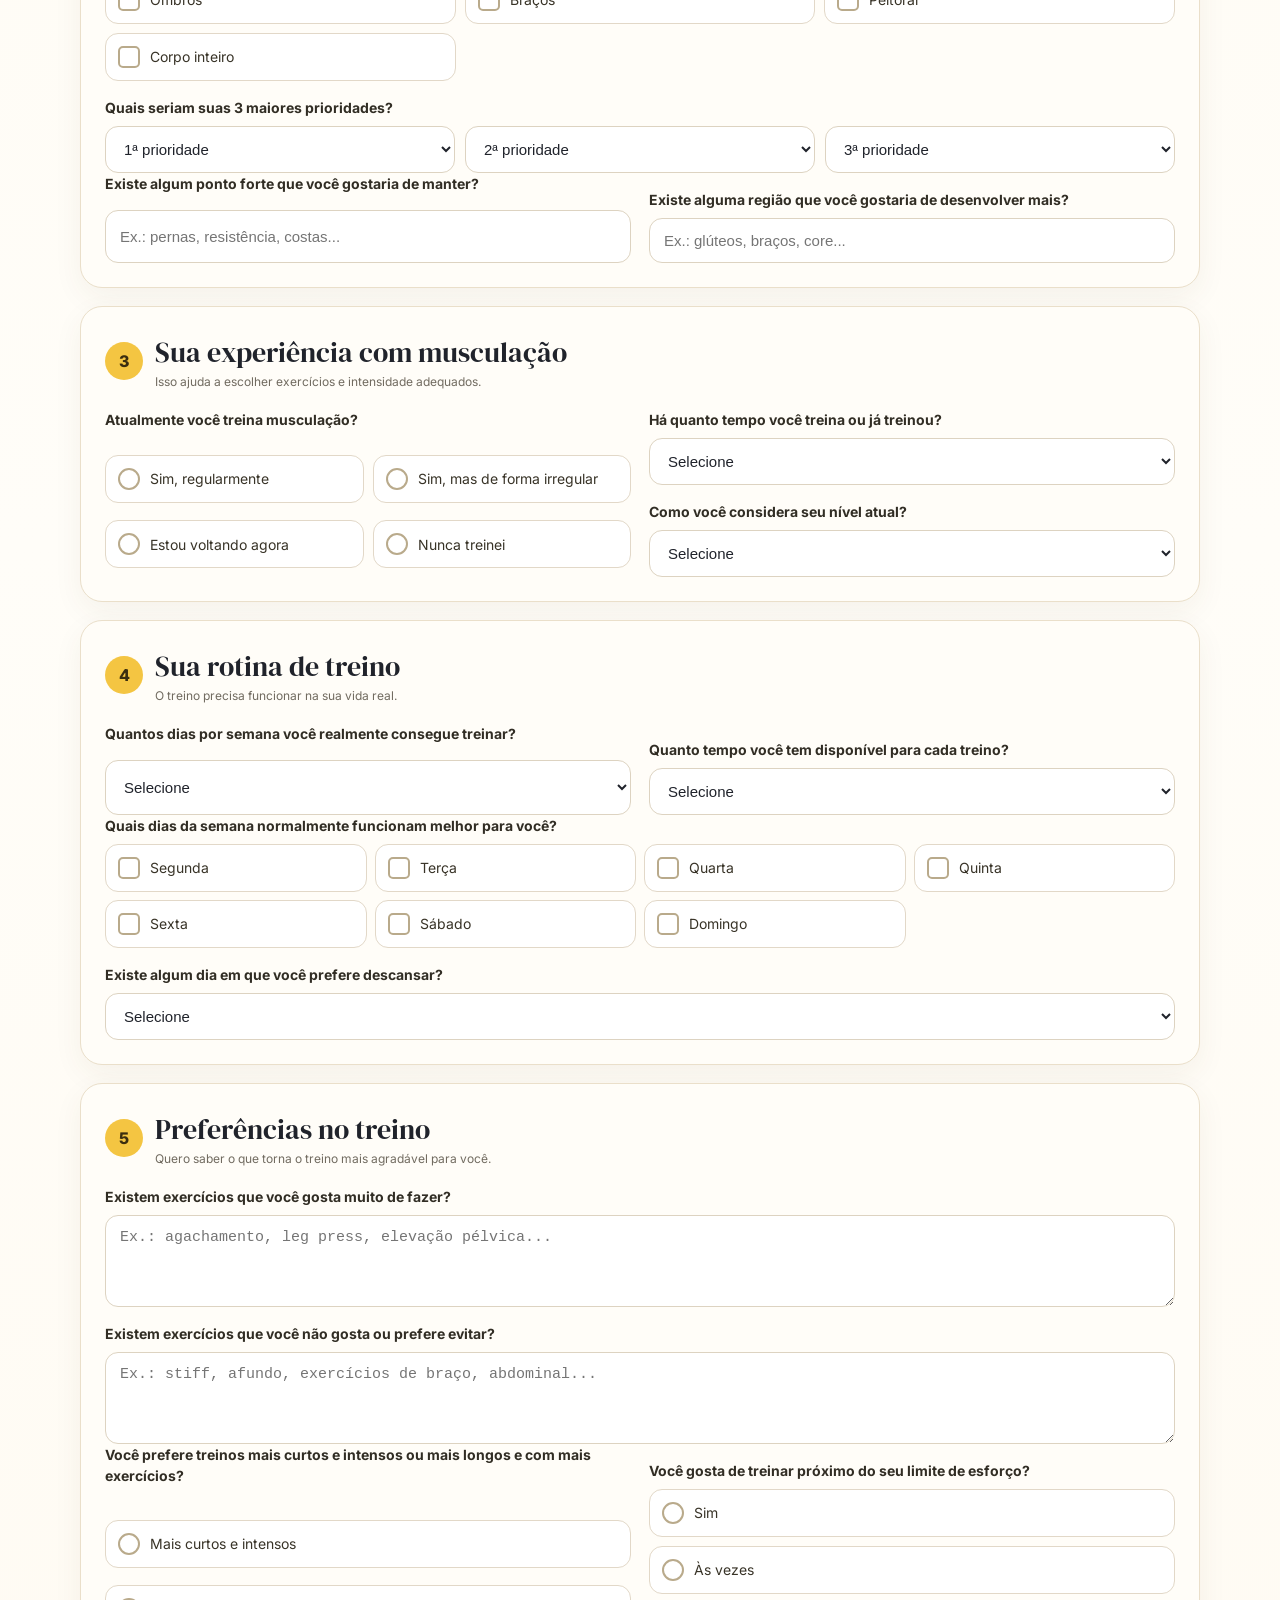
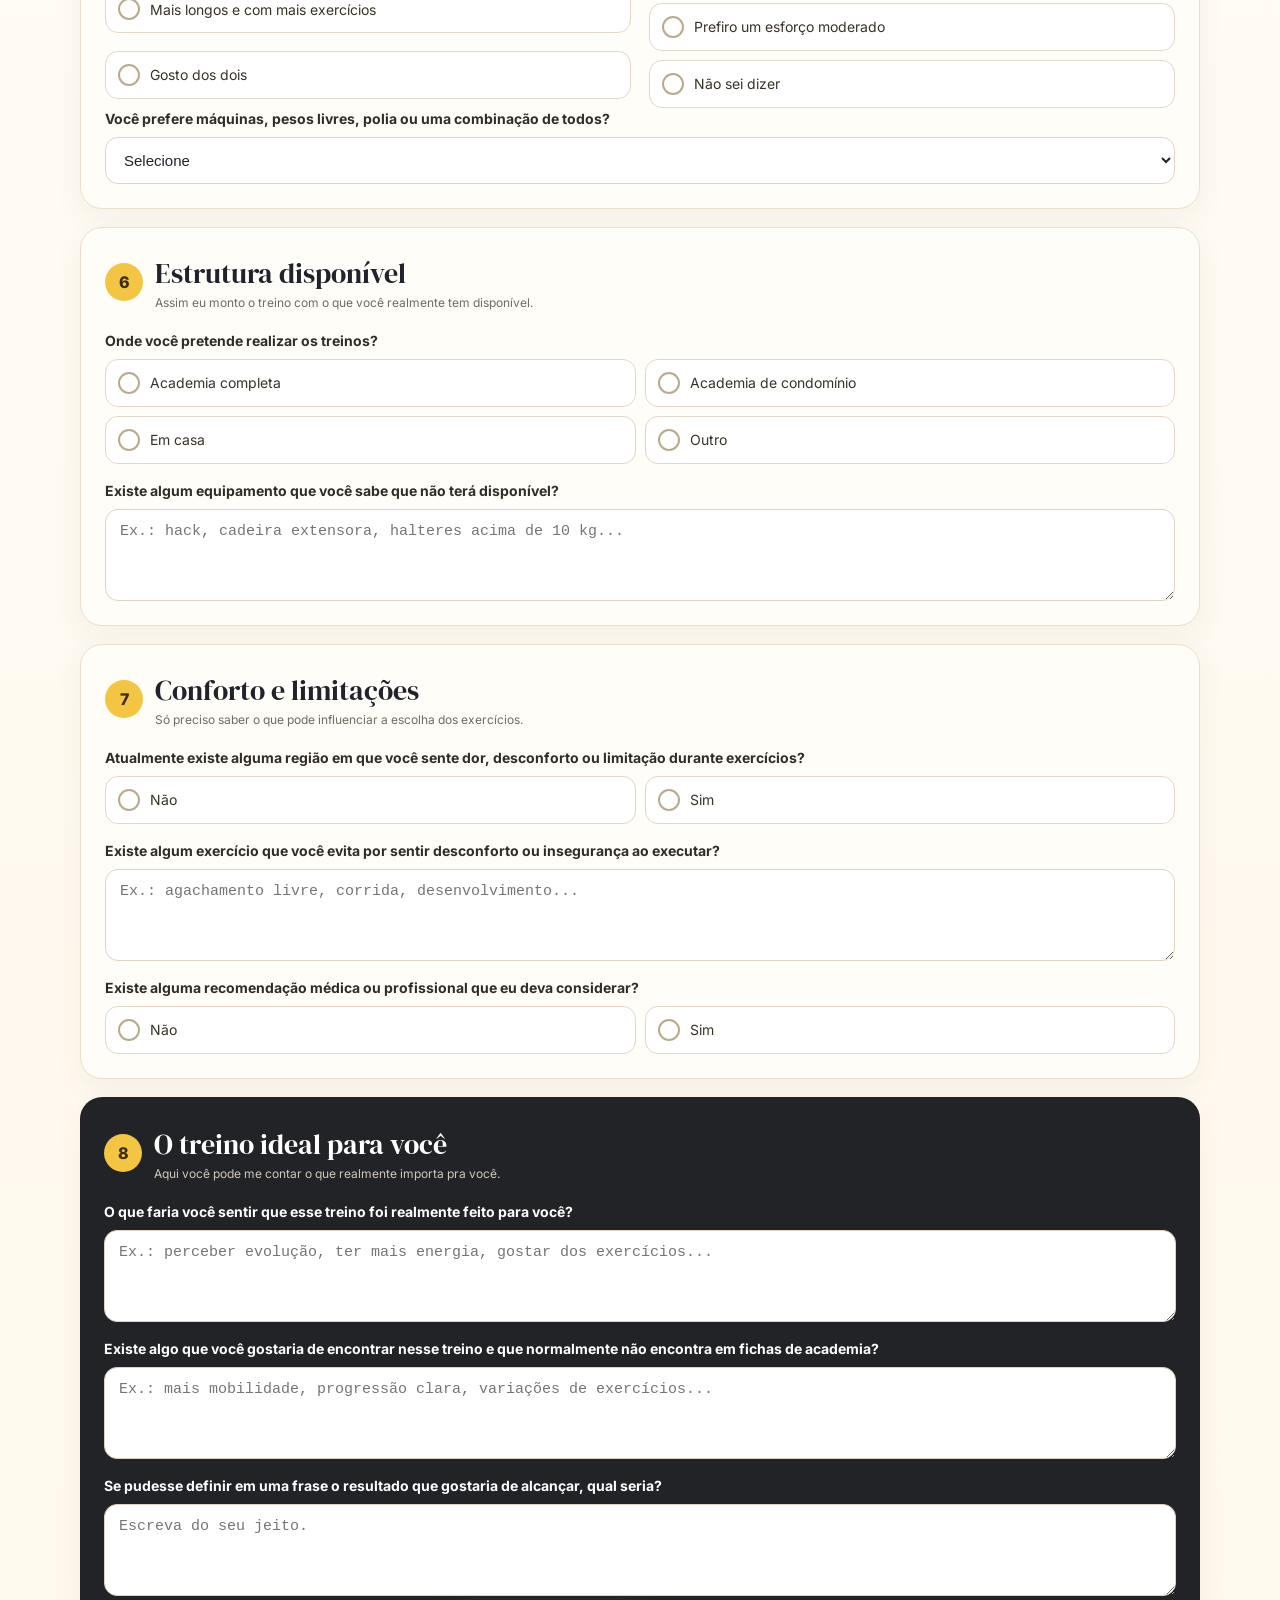
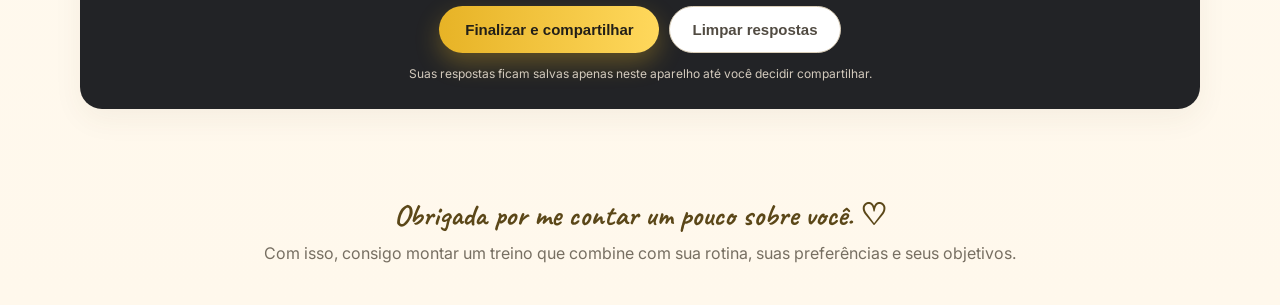
==== commit 5e8f25fb: "Corrige foto e deixa a linguagem mais natural na anamnese da Andressa" ====
--- a/andressa-anamnese/index.html
+++ b/andressa-anamnese/index.html
@@ -4,119 +4,177 @@
 <meta charset="utf-8">
 <meta name="viewport" content="width=device-width,initial-scale=1,viewport-fit=cover">
 <meta name="theme-color" content="#f4c542">
-<title>Anamnese de Treino — Andressa</title>
+<title>Anamnese de Treino da Andressa</title>
 <link rel="preconnect" href="https://fonts.googleapis.com">
 <link rel="preconnect" href="https://fonts.gstatic.com" crossorigin>
 <link href="https://fonts.googleapis.com/css2?family=Caveat:wght@500;600;700&family=DM+Serif+Display&family=Inter:wght@400;500;600;700;800&display=swap" rel="stylesheet">
 <link rel="stylesheet" href="./styles.css">
 </head>
 <body>
-<header class="top"><div class="wrap brand"><div><div class="name">Andressa ♡</div><div class="sub">movimento para mais você</div></div></div></header>
+<header class="top">
+  <div class="wrap brand">
+    <div class="name">Andressa ♡</div>
+    <div class="sub">um treino pensado para você</div>
+  </div>
+</header>
+
 <section class="wrap hero">
   <div class="hero-copy">
-    <div class="eyebrow">Conhecer você é o primeiro passo</div>
-    <h1>Anamnese de Treino — Andressa</h1>
-    <p class="lead">Um formulário leve para entender seus objetivos, sua rotina e suas preferências — sem peso, medidas corporais ou perguntas invasivas.</p>
-    <div class="hero-points">
-      <div class="point"><b>♡</b><span>Mais do que treino: bem-estar, consistência e autocuidado.</span></div>
-      <div class="point"><b>✦</b><span>Planejamento pensado para respeitar a sua rotina de verdade.</span></div>
-      <div class="point"><b>☼</b><span>Seu treino vai nascer da sua história, e não de uma ficha genérica.</span></div>
-    </div>
-    <div class="script">Seu ritmo. Sua força. Seu treino.</div>
+    <div class="eyebrow">Antes de montar seu treino, quero te conhecer melhor</div>
+    <h1>Anamnese de Treino da Andressa</h1>
+    <p class="lead">Quero entender como você gosta de treinar, o que quer priorizar e como isso pode caber na sua rotina. A ideia é montar algo realmente seu.</p>
+    <div class="script">Do seu jeito, no seu tempo. ♡</div>
   </div>
   <div class="hero-visual">
     <div class="photo-shell">
-      <div class="blob blob-a"></div><div class="blob blob-b"></div>
-      <div class="hello-badge">que bom ter você aqui!</div>
+      <div class="blob blob-a"></div>
+      <div class="blob blob-b"></div>
+      <div class="hello-badge">feito pra você ♡</div>
       <img class="hero-img" src="./assets/andressa-hero.webp" alt="Andressa sorrindo, usando conjunto amarelo">
-      <div class="hero-note"><strong>forte sem deixar de ser leve.</strong><small>sensível • independente • inteira</small></div>
+      <div class="hero-note">
+        <strong>Quero montar um treino que faça sentido pra você.</strong>
+      </div>
     </div>
   </div>
 </section>
-<div class="progress"><div class="pi">Seu progresso<div class="track"><div class="fill" id="fill"></div></div><span id="pct">0%</span></div></div>
-<main class="wrap"><form id="f">
-<section class="sec" data-s>
-<div class="head"><div class="num">1</div><div><h2>Seu principal objetivo</h2><div class="hint">O que você mais quer conquistar agora?</div></div></div>
-<div class="field"><div class="legend">Qual é o seu principal objetivo com o treino?</div><div class="opts">
-<label class="choice"><input required type="radio" name="objetivo" value="Ganhar massa muscular"><span>Ganhar massa muscular</span></label>
-<label class="choice"><input type="radio" name="objetivo" value="Melhorar definição muscular"><span>Melhorar definição muscular</span></label>
-<label class="choice"><input type="radio" name="objetivo" value="Ganhar força"><span>Ganhar força</span></label>
-<label class="choice"><input type="radio" name="objetivo" value="Melhorar condicionamento físico"><span>Melhorar condicionamento físico</span></label>
-<label class="choice"><input type="radio" name="objetivo" value="Melhorar disposição e qualidade de vida"><span>Mais disposição e qualidade de vida</span></label>
-<label class="choice"><input type="radio" name="objetivo" value="Desenvolver regiões específicas do corpo"><span>Desenvolver regiões específicas do corpo</span></label>
-<label class="choice"><input type="radio" name="objetivo" value="Outro"><span>Outro</span></label>
-</div></div>
-<div class="field"><label class="legend" for="mudanca">Se pudesse escolher uma principal mudança para perceber com o treino, qual seria?</label><textarea id="mudanca" name="mudanca" placeholder="Ex.: me sentir mais forte, disposta, confiante..."></textarea></div>
-</section>
 
-<section class="sec" data-s>
-<div class="head"><div class="num">2</div><div><h2>Regiões que você quer desenvolver</h2><div class="hint">Marque quantas quiser.</div></div></div>
-<div class="field"><div class="legend">Quais regiões gostaria de priorizar?</div><div class="opts three">
-<label class="choice check"><input type="checkbox" name="regioes" value="Glúteos"><span>Glúteos</span></label>
-<label class="choice check"><input type="checkbox" name="regioes" value="Posterior de coxa"><span>Posterior de coxa</span></label>
-<label class="choice check"><input type="checkbox" name="regioes" value="Quadríceps"><span>Quadríceps</span></label>
-<label class="choice check"><input type="checkbox" name="regioes" value="Panturrilhas"><span>Panturrilhas</span></label>
-<label class="choice check"><input type="checkbox" name="regioes" value="Abdômen/core"><span>Abdômen / core</span></label>
-<label class="choice check"><input type="checkbox" name="regioes" value="Costas"><span>Costas</span></label>
-<label class="choice check"><input type="checkbox" name="regioes" value="Ombros"><span>Ombros</span></label>
-<label class="choice check"><input type="checkbox" name="regioes" value="Braços"><span>Braços</span></label>
-<label class="choice check"><input type="checkbox" name="regioes" value="Peitoral"><span>Peitoral</span></label>
-<label class="choice check"><input type="checkbox" name="regioes" value="Corpo inteiro"><span>Corpo inteiro</span></label>
-</div></div>
-<div class="field"><div class="legend">Suas 3 maiores prioridades</div><div class="priority-grid"><select name="p1"><option value="">1ª prioridade</option></select><select name="p2"><option value="">2ª prioridade</option></select><select name="p3"><option value="">3ª prioridade</option></select></div></div>
-<div class="grid"><div class="field"><label class="legend" for="forte">Ponto forte que gostaria de manter</label><input id="forte" type="text" name="forte" placeholder="Ex.: pernas, resistência..."></div><div class="field"><label class="legend" for="fraco">Região que gostaria de desenvolver mais</label><input id="fraco" type="text" name="fraco" placeholder="Ex.: glúteos, braços, core..."></div></div>
-</section>
+<div class="progress">
+  <div class="pi">Seu progresso<div class="track"><div class="fill" id="fill"></div></div><span id="pct">0%</span></div>
+</div>
 
-<section class="sec" data-s>
-<div class="head"><div class="num">3</div><div><h2>Sua experiência com musculação</h2><div class="hint">Só para ajustar o treino ao seu momento.</div></div></div>
-<div class="grid"><div class="field"><div class="legend">Atualmente você treina musculação?</div><div class="opts">
-<label class="choice"><input type="radio" name="treina" value="Sim, regularmente"><span>Sim, regularmente</span></label>
-<label class="choice"><input type="radio" name="treina" value="Sim, mas irregularmente"><span>Sim, mas irregularmente</span></label>
-<label class="choice"><input type="radio" name="treina" value="Estou voltando agora"><span>Estou voltando agora</span></label>
-<label class="choice"><input type="radio" name="treina" value="Nunca treinei"><span>Nunca treinei</span></label>
-</div></div><div><div class="field"><label class="legend">Há quanto tempo você treina ou já treinou?</label><select name="tempo"><option value="">Selecione</option><option>Menos de 6 meses</option><option>6 meses a 1 ano</option><option>1 a 2 anos</option><option>2 a 5 anos</option><option>Mais de 5 anos</option></select></div><div class="field"><label class="legend">Como considera seu nível atual?</label><select name="nivel"><option value="">Selecione</option><option>Iniciante</option><option>Intermediário</option><option>Avançado</option><option>Não sei avaliar</option></select></div></div></div>
-</section>
+<main class="wrap">
+<form id="f">
+  <section class="sec" data-s>
+    <div class="head"><div class="num">1</div><div><h2>Seu principal objetivo</h2><div class="hint">O que você mais quer conquistar com o treino?</div></div></div>
+    <div class="field">
+      <div class="legend">Qual é o seu principal objetivo atualmente?</div>
+      <div class="opts">
+        <label class="choice"><input required type="radio" name="objetivo" value="Ganhar massa muscular"><span>Ganhar massa muscular</span></label>
+        <label class="choice"><input type="radio" name="objetivo" value="Melhorar definição muscular"><span>Melhorar definição muscular</span></label>
+        <label class="choice"><input type="radio" name="objetivo" value="Ganhar força"><span>Ganhar força</span></label>
+        <label class="choice"><input type="radio" name="objetivo" value="Melhorar condicionamento físico"><span>Melhorar condicionamento físico</span></label>
+        <label class="choice"><input type="radio" name="objetivo" value="Melhorar disposição e qualidade de vida"><span>Mais disposição e qualidade de vida</span></label>
+        <label class="choice"><input type="radio" name="objetivo" value="Desenvolver regiões específicas do corpo"><span>Desenvolver regiões específicas do corpo</span></label>
+        <label class="choice"><input type="radio" name="objetivo" value="Outro"><span>Outro</span></label>
+      </div>
+    </div>
+    <div class="field"><label class="legend" for="mudanca">Se pudesse escolher uma mudança principal para perceber com o treino, qual seria?</label><textarea id="mudanca" name="mudanca" placeholder="Ex.: me sentir mais forte, mais disposta, mais confiante..."></textarea></div>
+  </section>
 
-<section class="sec" data-s>
-<div class="head"><div class="num">4</div><div><h2>Sua rotina de treino</h2><div class="hint">Pra montar algo que realmente caiba na sua vida.</div></div></div>
-<div class="grid"><div class="field"><label class="legend">Quantos dias por semana você realmente consegue treinar?</label><select name="freq"><option value="">Selecione</option><option>2 dias</option><option>3 dias</option><option>4 dias</option><option>5 dias</option><option>6 dias</option></select></div><div class="field"><label class="legend">Quanto tempo você tem disponível para cada treino?</label><select name="tempoTreino"><option value="">Selecione</option><option>Até 30 minutos</option><option>30–45 minutos</option><option>45–60 minutos</option><option>60–75 minutos</option><option>Mais de 75 minutos</option></select></div></div>
-<div class="field"><div class="legend">Quais dias da semana normalmente funcionam melhor para você?</div><div class="days">
-<label class="choice check"><input type="checkbox" name="dias" value="Segunda"><span>Segunda</span></label><label class="choice check"><input type="checkbox" name="dias" value="Terça"><span>Terça</span></label><label class="choice check"><input type="checkbox" name="dias" value="Quarta"><span>Quarta</span></label><label class="choice check"><input type="checkbox" name="dias" value="Quinta"><span>Quinta</span></label><label class="choice check"><input type="checkbox" name="dias" value="Sexta"><span>Sexta</span></label><label class="choice check"><input type="checkbox" name="dias" value="Sábado"><span>Sábado</span></label><label class="choice check"><input type="checkbox" name="dias" value="Domingo"><span>Domingo</span></label>
-</div></div>
-<div class="field"><label class="legend">Existe algum dia em que você prefere descansar?</label><select name="descanso"><option value="">Selecione</option><option>Segunda</option><option>Terça</option><option>Quarta</option><option>Quinta</option><option>Sexta</option><option>Sábado</option><option>Domingo</option><option>Não tenho preferência</option></select></div>
-</section>
+  <section class="sec" data-s>
+    <div class="head"><div class="num">2</div><div><h2>Regiões que você quer desenvolver</h2><div class="hint">Pode marcar mais de uma opção.</div></div></div>
+    <div class="field"><div class="legend">Quais regiões você gostaria de priorizar?</div><div class="opts three">
+      <label class="choice check"><input type="checkbox" name="regioes" value="Glúteos"><span>Glúteos</span></label>
+      <label class="choice check"><input type="checkbox" name="regioes" value="Posterior de coxa"><span>Posterior de coxa</span></label>
+      <label class="choice check"><input type="checkbox" name="regioes" value="Quadríceps"><span>Quadríceps</span></label>
+      <label class="choice check"><input type="checkbox" name="regioes" value="Panturrilhas"><span>Panturrilhas</span></label>
+      <label class="choice check"><input type="checkbox" name="regioes" value="Abdômen/core"><span>Abdômen e core</span></label>
+      <label class="choice check"><input type="checkbox" name="regioes" value="Costas"><span>Costas</span></label>
+      <label class="choice check"><input type="checkbox" name="regioes" value="Ombros"><span>Ombros</span></label>
+      <label class="choice check"><input type="checkbox" name="regioes" value="Braços"><span>Braços</span></label>
+      <label class="choice check"><input type="checkbox" name="regioes" value="Peitoral"><span>Peitoral</span></label>
+      <label class="choice check"><input type="checkbox" name="regioes" value="Corpo inteiro"><span>Corpo inteiro</span></label>
+    </div></div>
+    <div class="field"><div class="legend">Quais seriam suas 3 maiores prioridades?</div><div class="priority-grid"><select name="p1"><option value="">1ª prioridade</option></select><select name="p2"><option value="">2ª prioridade</option></select><select name="p3"><option value="">3ª prioridade</option></select></div></div>
+    <div class="grid"><div class="field"><label class="legend" for="forte">Existe algum ponto forte que você gostaria de manter?</label><input id="forte" type="text" name="forte" placeholder="Ex.: pernas, resistência, costas..."></div><div class="field"><label class="legend" for="fraco">Existe alguma região que você gostaria de desenvolver mais?</label><input id="fraco" type="text" name="fraco" placeholder="Ex.: glúteos, braços, core..."></div></div>
+  </section>
 
-<section class="sec" data-s>
-<div class="head"><div class="num">5</div><div><h2>Preferências no treino</h2><div class="hint">Pra deixar o treino mais a sua cara.</div></div></div>
-<div class="field"><label class="legend">Existem exercícios que você gosta muito de fazer?</label><textarea name="gosta" placeholder="Ex.: agachamento, leg press, elevação pélvica..."></textarea></div>
-<div class="field"><label class="legend">Existem exercícios que você não gosta ou prefere evitar?</label><textarea name="naogosta" placeholder="Ex.: stiff, afundo, exercícios de braço, abdominal..."></textarea></div>
-<div class="grid"><div class="field"><div class="legend">Você prefere treinos mais curtos e intensos ou mais longos e com mais exercícios?</div><div class="opts single-col"><label class="choice"><input type="radio" name="estilo" value="Mais curtos e intensos"><span>Mais curtos e intensos</span></label><label class="choice"><input type="radio" name="estilo" value="Mais longos e com mais exercícios"><span>Mais longos e com mais exercícios</span></label><label class="choice"><input type="radio" name="estilo" value="Depende / gosto dos dois"><span>Depende / gosto dos dois</span></label></div></div><div class="field"><div class="legend">Você gosta de treinar próximo do seu limite de esforço?</div><div class="opts single-col"><label class="choice"><input type="radio" name="limite" value="Sim"><span>Sim</span></label><label class="choice"><input type="radio" name="limite" value="Às vezes"><span>Às vezes</span></label><label class="choice"><input type="radio" name="limite" value="Prefiro treinos mais moderados"><span>Prefiro treinos mais moderados</span></label></div></div></div>
-<div class="field"><label class="legend">Você prefere utilizar mais máquinas, pesos livres, polia, ou uma combinação de todos?</label><select name="equip"><option value="">Selecione</option><option>Mais máquinas</option><option>Mais pesos livres</option><option>Mais polia</option><option>Uma combinação de todos</option><option>Não tenho preferência</option></select></div>
-</section>
+  <section class="sec" data-s>
+    <div class="head"><div class="num">3</div><div><h2>Sua experiência com musculação</h2><div class="hint">Isso ajuda a escolher exercícios e intensidade adequados.</div></div></div>
+    <div class="grid">
+      <div class="field"><div class="legend">Atualmente você treina musculação?</div><div class="opts">
+        <label class="choice"><input type="radio" name="treina" value="Sim, regularmente"><span>Sim, regularmente</span></label>
+        <label class="choice"><input type="radio" name="treina" value="Sim, mas de forma irregular"><span>Sim, mas de forma irregular</span></label>
+        <label class="choice"><input type="radio" name="treina" value="Estou voltando agora"><span>Estou voltando agora</span></label>
+        <label class="choice"><input type="radio" name="treina" value="Nunca treinei"><span>Nunca treinei</span></label>
+      </div></div>
+      <div>
+        <div class="field"><label class="legend">Há quanto tempo você treina ou já treinou?</label><select name="tempo"><option value="">Selecione</option><option>Menos de 6 meses</option><option>De 6 meses a 1 ano</option><option>De 1 a 2 anos</option><option>De 2 a 5 anos</option><option>Mais de 5 anos</option></select></div>
+        <div class="field"><label class="legend">Como você considera seu nível atual?</label><select name="nivel"><option value="">Selecione</option><option>Iniciante</option><option>Intermediário</option><option>Avançado</option><option>Não sei avaliar</option></select></div>
+      </div>
+    </div>
+  </section>
 
-<section class="sec" data-s>
-<div class="head"><div class="num">6</div><div><h2>Estrutura disponível</h2><div class="hint">Para encaixar os exercícios no ambiente real.</div></div></div>
-<div class="field"><div class="legend">Onde você pretende realizar os treinos?</div><div class="opts"><label class="choice"><input type="radio" name="local" value="Academia completa"><span>Academia completa</span></label><label class="choice"><input type="radio" name="local" value="Academia de condomínio"><span>Academia de condomínio</span></label><label class="choice"><input type="radio" name="local" value="Em casa"><span>Em casa</span></label><label class="choice"><input type="radio" name="local" value="Outro"><span>Outro</span></label></div></div>
-<div class="field"><label class="legend">Existe algum equipamento que você sabe que não terá disponível?</label><textarea name="indisponivel" placeholder="Ex.: hack, cadeira extensora, halteres acima de 10 kg..."></textarea></div>
-</section>
+  <section class="sec" data-s>
+    <div class="head"><div class="num">4</div><div><h2>Sua rotina de treino</h2><div class="hint">O treino precisa funcionar na sua vida real.</div></div></div>
+    <div class="grid">
+      <div class="field"><label class="legend">Quantos dias por semana você realmente consegue treinar?</label><select name="freq"><option value="">Selecione</option><option>2 dias</option><option>3 dias</option><option>4 dias</option><option>5 dias</option><option>6 dias</option></select></div>
+      <div class="field"><label class="legend">Quanto tempo você tem disponível para cada treino?</label><select name="tempoTreino"><option value="">Selecione</option><option>Até 30 minutos</option><option>De 30 a 45 minutos</option><option>De 45 a 60 minutos</option><option>De 60 a 75 minutos</option><option>Mais de 75 minutos</option></select></div>
+    </div>
+    <div class="field"><div class="legend">Quais dias da semana normalmente funcionam melhor para você?</div><div class="days">
+      <label class="choice check"><input type="checkbox" name="dias" value="Segunda"><span>Segunda</span></label>
+      <label class="choice check"><input type="checkbox" name="dias" value="Terça"><span>Terça</span></label>
+      <label class="choice check"><input type="checkbox" name="dias" value="Quarta"><span>Quarta</span></label>
+      <label class="choice check"><input type="checkbox" name="dias" value="Quinta"><span>Quinta</span></label>
+      <label class="choice check"><input type="checkbox" name="dias" value="Sexta"><span>Sexta</span></label>
+      <label class="choice check"><input type="checkbox" name="dias" value="Sábado"><span>Sábado</span></label>
+      <label class="choice check"><input type="checkbox" name="dias" value="Domingo"><span>Domingo</span></label>
+    </div></div>
+    <div class="field"><label class="legend">Existe algum dia em que você prefere descansar?</label><select name="descanso"><option value="">Selecione</option><option>Segunda</option><option>Terça</option><option>Quarta</option><option>Quinta</option><option>Sexta</option><option>Sábado</option><option>Domingo</option><option>Não tenho preferência</option></select></div>
+  </section>
 
-<section class="sec" data-s>
-<div class="head"><div class="num">7</div><div><h2>Conforto e limitações</h2><div class="hint">Só o que for importante para montar um treino seguro.</div></div></div>
-<div class="field"><div class="legend">Atualmente existe alguma região em que você sente dor, desconforto ou limitação durante exercícios?</div><div class="opts"><label class="choice"><input type="radio" name="dor" value="Não"><span>Não</span></label><label class="choice"><input type="radio" name="dor" value="Sim"><span>Sim</span></label></div><div class="cond" id="dor-extra"><textarea name="dorDetalhe" placeholder="Se quiser, descreva onde e como costuma incomodar."></textarea></div></div>
-<div class="field"><label class="legend">Existe algum exercício que você evita por sentir desconforto ou insegurança ao executar?</label><textarea name="evita" placeholder="Ex.: agachamento livre, corrida, desenvolvimento..."></textarea></div>
-<div class="field"><div class="legend">Existe alguma recomendação médica ou profissional que eu deva considerar?</div><div class="opts"><label class="choice"><input type="radio" name="medica" value="Não"><span>Não</span></label><label class="choice"><input type="radio" name="medica" value="Sim"><span>Sim</span></label></div><div class="cond" id="med-extra"><textarea name="medicaDetalhe" placeholder="Ex.: lesão, cirurgia, orientação profissional, fisioterapia..."></textarea></div></div>
-</section>
+  <section class="sec" data-s>
+    <div class="head"><div class="num">5</div><div><h2>Preferências no treino</h2><div class="hint">Quero saber o que torna o treino mais agradável para você.</div></div></div>
+    <div class="field"><label class="legend">Existem exercícios que você gosta muito de fazer?</label><textarea name="gosta" placeholder="Ex.: agachamento, leg press, elevação pélvica..."></textarea></div>
+    <div class="field"><label class="legend">Existem exercícios que você não gosta ou prefere evitar?</label><textarea name="naogosta" placeholder="Ex.: stiff, afundo, exercícios de braço, abdominal..."></textarea></div>
+    <div class="grid">
+      <div class="field"><div class="legend">Você prefere treinos mais curtos e intensos ou mais longos e com mais exercícios?</div><div class="opts single-col">
+        <label class="choice"><input type="radio" name="estilo" value="Mais curtos e intensos"><span>Mais curtos e intensos</span></label>
+        <label class="choice"><input type="radio" name="estilo" value="Mais longos e com mais exercícios"><span>Mais longos e com mais exercícios</span></label>
+        <label class="choice"><input type="radio" name="estilo" value="Gosto dos dois"><span>Gosto dos dois</span></label>
+      </div></div>
+      <div class="field"><div class="legend">Você gosta de treinar próximo do seu limite de esforço?</div><div class="opts single-col">
+        <label class="choice"><input type="radio" name="limite" value="Sim"><span>Sim</span></label>
+        <label class="choice"><input type="radio" name="limite" value="Às vezes"><span>Às vezes</span></label>
+        <label class="choice"><input type="radio" name="limite" value="Prefiro um esforço moderado"><span>Prefiro um esforço moderado</span></label>
+        <label class="choice"><input type="radio" name="limite" value="Não sei dizer"><span>Não sei dizer</span></label>
+      </div></div>
+    </div>
+    <div class="field"><label class="legend">Você prefere máquinas, pesos livres, polia ou uma combinação de todos?</label><select name="equip"><option value="">Selecione</option><option>Mais máquinas</option><option>Mais pesos livres</option><option>Mais polia</option><option>Uma combinação de todos</option><option>Não tenho preferência</option></select></div>
+  </section>
 
-<section class="sec final" data-s>
-<div class="head"><div class="num">8</div><div><h2>O treino ideal para você</h2><div class="hint">A parte mais importante: como você quer se sentir com esse processo.</div></div></div>
-<div class="field"><label class="legend">O que faria você considerar que esse treino foi realmente feito para você?</label><textarea name="feito" placeholder="Ex.: ver resultado, ter mais energia, gostar do processo, sentir consistência..."></textarea></div>
-<div class="field"><label class="legend">Existe algo que você gostaria que tivesse no treino e que normalmente não encontra em fichas de academia?</label><textarea name="naofalta" placeholder="Ex.: mais mobilidade, progressão mais clara, exercícios específicos..."></textarea></div>
-<div class="field"><label class="legend">Se você pudesse definir em uma frase o resultado que deseja alcançar com esse treino, qual seria?</label><textarea name="frase" placeholder="Ex.: uma versão mais forte, saudável e confiante de mim."></textarea></div>
-<div class="actions"><button type="button" class="btn primary" id="finish">Finalizar e compartilhar</button><button type="button" class="btn secondary" id="clear">Limpar respostas</button></div><div class="privacy">As respostas ficam apenas no seu aparelho até você decidir compartilhar.</div>
-</section>
-</form></main>
-<div class="foot"><strong>Obrigada por compartilhar um pouco da sua história.</strong><div>Suas respostas vão ajudar a criar um treino pensado com carinho, intenção e coerência com a sua rotina.</div></div>
-<dialog id="out"><button class="close" id="close" aria-label="Fechar">×</button><h2>Resumo das suas respostas</h2><p class="hint">Você pode copiar, compartilhar ou baixar esse conteúdo.</p><div class="summary" id="summary"></div><div class="ma"><button class="btn primary" id="shareBtn">Compartilhar</button><button class="btn secondary" id="copyBtn">Copiar</button><button class="btn secondary" id="downloadBtn">Baixar .txt</button></div></dialog>
+  <section class="sec" data-s>
+    <div class="head"><div class="num">6</div><div><h2>Estrutura disponível</h2><div class="hint">Assim eu monto o treino com o que você realmente tem disponível.</div></div></div>
+    <div class="field"><div class="legend">Onde você pretende realizar os treinos?</div><div class="opts">
+      <label class="choice"><input type="radio" name="local" value="Academia completa"><span>Academia completa</span></label>
+      <label class="choice"><input type="radio" name="local" value="Academia de condomínio"><span>Academia de condomínio</span></label>
+      <label class="choice"><input type="radio" name="local" value="Em casa"><span>Em casa</span></label>
+      <label class="choice"><input type="radio" name="local" value="Outro"><span>Outro</span></label>
+    </div></div>
+    <div class="field"><label class="legend">Existe algum equipamento que você sabe que não terá disponível?</label><textarea name="indisponivel" placeholder="Ex.: hack, cadeira extensora, halteres acima de 10 kg..."></textarea></div>
+  </section>
+
+  <section class="sec" data-s>
+    <div class="head"><div class="num">7</div><div><h2>Conforto e limitações</h2><div class="hint">Só preciso saber o que pode influenciar a escolha dos exercícios.</div></div></div>
+    <div class="field"><div class="legend">Atualmente existe alguma região em que você sente dor, desconforto ou limitação durante exercícios?</div><div class="opts">
+      <label class="choice"><input type="radio" name="dor" value="Não"><span>Não</span></label>
+      <label class="choice"><input type="radio" name="dor" value="Sim"><span>Sim</span></label>
+    </div><div class="cond" id="dor-extra"><textarea name="dorDetalhe" placeholder="Se quiser, conte onde costuma incomodar e em quais movimentos."></textarea></div></div>
+    <div class="field"><label class="legend">Existe algum exercício que você evita por sentir desconforto ou insegurança ao executar?</label><textarea name="evita" placeholder="Ex.: agachamento livre, corrida, desenvolvimento..."></textarea></div>
+    <div class="field"><div class="legend">Existe alguma recomendação médica ou profissional que eu deva considerar?</div><div class="opts">
+      <label class="choice"><input type="radio" name="medica" value="Não"><span>Não</span></label>
+      <label class="choice"><input type="radio" name="medica" value="Sim"><span>Sim</span></label>
+    </div><div class="cond" id="med-extra"><textarea name="medicaDetalhe" placeholder="Ex.: orientação profissional, fisioterapia, cirurgia ou lesão anterior..."></textarea></div></div>
+  </section>
+
+  <section class="sec final" data-s>
+    <div class="head"><div class="num">8</div><div><h2>O treino ideal para você</h2><div class="hint">Aqui você pode me contar o que realmente importa pra você.</div></div></div>
+    <div class="field"><label class="legend">O que faria você sentir que esse treino foi realmente feito para você?</label><textarea name="feito" placeholder="Ex.: perceber evolução, ter mais energia, gostar dos exercícios..."></textarea></div>
+    <div class="field"><label class="legend">Existe algo que você gostaria de encontrar nesse treino e que normalmente não encontra em fichas de academia?</label><textarea name="naofalta" placeholder="Ex.: mais mobilidade, progressão clara, variações de exercícios..."></textarea></div>
+    <div class="field"><label class="legend">Se pudesse definir em uma frase o resultado que gostaria de alcançar, qual seria?</label><textarea name="frase" placeholder="Escreva do seu jeito."></textarea></div>
+    <div class="actions">
+      <button type="button" class="btn primary" id="finish">Finalizar e compartilhar</button>
+      <button type="button" class="btn secondary" id="clear">Limpar respostas</button>
+    </div>
+    <div class="privacy">Suas respostas ficam salvas apenas neste aparelho até você decidir compartilhar.</div>
+  </section>
+</form>
+</main>
+
+<footer class="foot"><strong>Obrigada por me contar um pouco sobre você. ♡</strong><div>Com isso, consigo montar um treino que combine com sua rotina, suas preferências e seus objetivos.</div></footer>
+
+<dialog id="out"><button class="close" id="close" aria-label="Fechar">×</button><h2>Resumo das suas respostas</h2><p class="hint">Você pode copiar, compartilhar ou salvar esse conteúdo.</p><div class="summary" id="summary"></div><div class="ma"><button class="btn primary" id="shareBtn">Compartilhar</button><button class="btn secondary" id="copyBtn">Copiar</button><button class="btn secondary" id="downloadBtn">Salvar .txt</button></div></dialog>
 <div class="toast" id="toast">Copiado!</div>
 <script src="./app.js"></script>
-</body></html>
+</body>
+</html>
--- a/andressa-anamnese/styles.css
+++ b/andressa-anamnese/styles.css
@@ -1,5 +1,8 @@
-:root{--ink:#1f2430;--muted:#6f685c;--gold:#f4c542;--paper:#fffdf8;--line:#eadfca;--shadow:0 18px 50px rgba(78,61,27,.10)}
-*{box-sizing:border-box}html{scroll-behavior:smooth}body{margin:0;background:linear-gradient(180deg,#fffaf0 0%,#fffdf8 42%,#fff8ec 100%);color:var(--ink);font-family:Inter,system-ui,-apple-system,BlinkMacSystemFont,"Segoe UI",sans-serif;line-height:1.5}.wrap{width:min(1120px,calc(100% - 28px));margin:auto}.top{padding:16px 0 8px}.brand{font-family:Caveat,cursive;color:#1e2430}.brand .name{font-size:46px;line-height:1;font-weight:700}.brand .sub{font-family:Inter,sans-serif;letter-spacing:.22em;text-transform:uppercase;font-size:11px;color:#7c745f;font-weight:700;margin-top:8px}.hero{margin:8px auto 24px;border:1px solid #efdba8;border-radius:30px;background:radial-gradient(circle at 84% 14%,rgba(255,226,138,.85),transparent 29%),radial-gradient(circle at 88% 74%,rgba(245,197,66,.28),transparent 24%),linear-gradient(135deg,#fffdf8 0%,#fff4c7 100%);padding:44px;display:grid;grid-template-columns:1.08fr .92fr;gap:28px;align-items:center;box-shadow:var(--shadow);overflow:hidden;position:relative}.hero:before,.hero:after{content:"";position:absolute;border-radius:999px;background:rgba(244,197,66,.18);z-index:0}.hero:before{width:340px;height:340px;right:-80px;top:-90px}.hero:after{width:240px;height:240px;left:-90px;bottom:-110px}.hero-copy,.hero-visual{position:relative;z-index:1}.eyebrow{font-size:11px;letter-spacing:.22em;text-transform:uppercase;font-weight:800;color:#9a6d00}h1,h2{font-family:"DM Serif Display",serif;font-weight:400}h1{font-size:clamp(42px,6vw,66px);line-height:.98;margin:10px 0 16px}.lead{max-width:640px;color:#5b564d;font-size:17px}.hero-points{display:grid;grid-template-columns:repeat(3,minmax(0,1fr));gap:12px;margin-top:20px}.point{display:flex;gap:10px;align-items:flex-start;background:rgba(255,255,255,.55);border:1px solid rgba(225,206,153,.55);padding:12px 13px;border-radius:16px}.point b{display:grid;place-items:center;width:30px;height:30px;border-radius:50%;background:#fff5cb;color:#c28c00;font-size:16px;flex:none}.point span{font-size:13px;line-height:1.35;color:#5d5447;font-weight:600}.script{font-family:Caveat,cursive;font-size:32px;color:#6b5114;margin-top:14px}.hero-visual{display:flex;justify-content:center;align-items:center;min-height:420px}.photo-shell{position:relative;width:min(100%,430px);aspect-ratio:4/5;border-radius:34px;padding:18px;background:linear-gradient(155deg,#f6c637 0%,#ffe588 100%);box-shadow:0 22px 55px rgba(110,82,12,.22);overflow:hidden;isolation:isolate}.blob{position:absolute;border-radius:50%;z-index:0}.blob-a{width:92%;height:92%;background:rgba(255,247,214,.62);right:-7%;top:7%}.blob-b{width:58%;height:58%;background:rgba(255,224,122,.56);left:-8%;bottom:6%}.hero-img{width:100%;height:100%;object-fit:cover;object-position:center top;border-radius:28px;position:relative;z-index:1;filter:saturate(1.03) contrast(1.02)}.hello-badge{position:absolute;top:18px;right:18px;z-index:2;background:rgba(255,251,241,.92);border:1px solid rgba(234,223,202,.95);border-radius:999px;padding:10px 14px;box-shadow:0 8px 20px rgba(0,0,0,.08);font-family:Caveat,cursive;font-size:24px;color:#5b4511;line-height:1}.hero-note{position:absolute;left:16px;bottom:20px;z-index:2;background:rgba(255,250,238,.88);padding:14px 16px;border-radius:18px;max-width:68%;backdrop-filter:blur(8px);border:1px solid rgba(233,220,181,.75)}.hero-note strong{display:block;font-family:Caveat,cursive;font-size:28px;line-height:1;color:#624c15}.hero-note small{display:block;font-size:11px;letter-spacing:.12em;text-transform:uppercase;color:#7b715f;font-weight:800;margin-top:4px}.progress{position:sticky;top:0;z-index:25;background:rgba(255,250,240,.92);backdrop-filter:blur(10px);border-bottom:1px solid #eadfc8}.pi{width:min(1120px,calc(100% - 28px));margin:auto;display:flex;gap:12px;align-items:center;padding:10px 0;font-size:12px;font-weight:800;color:#5d564b}.track{height:8px;background:#ede4d3;flex:1;border-radius:999px;overflow:hidden}.fill{height:100%;width:0;background:linear-gradient(90deg,#dfa61d,#ffd85b)}main{padding:28px 0 56px}form{display:grid;gap:18px}.sec{background:var(--paper);border:1px solid var(--line);border-radius:22px;padding:24px;box-shadow:0 10px 30px rgba(78,61,27,.06)}.head{display:flex;gap:12px;align-items:center;margin-bottom:18px}.num{width:38px;height:38px;border-radius:50%;background:var(--gold);display:grid;place-items:center;font-weight:800;color:#3b2d0f;flex:none}.head h2{font-size:28px;margin:0}.hint{font-size:12px;color:var(--muted)}.field{display:grid;gap:8px}.field+.field{margin-top:16px}.grid{display:grid;grid-template-columns:1fr 1fr;gap:18px}.priority-grid{display:grid;grid-template-columns:repeat(3,1fr);gap:10px}.legend{font-size:14px;font-weight:700;color:#312d24}textarea,input[type=text],select{width:100%;border:1px solid #ddd3c1;background:#fff;border-radius:13px;padding:13px 14px;outline:none;color:var(--ink);font-size:15px}textarea{min-height:92px;resize:vertical}textarea:focus,input[type=text]:focus,select:focus{border-color:#d6a30e;box-shadow:0 0 0 4px rgba(244,197,66,.17)}.opts{display:grid;grid-template-columns:repeat(2,minmax(0,1fr));gap:9px}.opts.three{grid-template-columns:repeat(3,minmax(0,1fr))}.opts.single-col{grid-template-columns:1fr}.choice{position:relative;display:block;cursor:pointer}.choice input{position:absolute;opacity:0;pointer-events:none}.choice span{display:flex;align-items:center;gap:10px;min-height:48px;padding:11px 12px;border:1px solid #e2d8c8;border-radius:13px;background:#fff;font-size:14px;color:#383327;transition:.2s}.choice span:before{content:"";width:18px;height:18px;border:2px solid #b9aa8b;border-radius:50%;flex:none;background:#fff}.choice.check span:before{border-radius:5px}.choice input:checked+span{background:#fff3bd;border-color:#e0ae25;box-shadow:0 6px 18px rgba(224,174,37,.18)}.choice input:checked+span:before{background:#e3ad18;box-shadow:inset 0 0 0 4px #fff;border-color:#d3a11b}.choice.check input:checked+span:before{box-shadow:none}.days{display:grid;grid-template-columns:repeat(4,minmax(0,1fr));gap:8px}.cond{display:none}.cond.show{display:grid;margin-top:10px}.final{background:#222326;color:#fff;border:0;padding-top:26px;padding-bottom:26px}.final .head h2,.final .legend{color:#fff}.final .hint{color:#cfc8bc}.actions{display:flex;justify-content:center;gap:10px;flex-wrap:wrap;margin-top:10px}.btn{border:0;border-radius:999px;padding:14px 22px;font-weight:800;font-size:15px;cursor:pointer}.primary{background:linear-gradient(90deg,#e7b326,#ffd85c);color:#221f18;min-width:220px;box-shadow:0 10px 24px rgba(231,179,38,.32)}.secondary{background:#fff;border:1px solid #d9cdb7;color:#514b42}.privacy{text-align:center;font-size:12px;color:#d3cabd;margin-top:12px}.foot{text-align:center;padding:28px 12px 40px;color:#776f62}.foot strong{font-family:Caveat,cursive;font-size:30px;color:#5b4718}dialog{border:0;border-radius:22px;max-width:700px;width:calc(100% - 28px);padding:22px;background:#fffdf8;box-shadow:0 30px 80px rgba(0,0,0,.25)}dialog::backdrop{background:rgba(0,0,0,.55)}.summary{white-space:pre-wrap;background:#fff6d4;border:1px solid #ead698;border-radius:14px;padding:14px;max-height:48vh;overflow:auto;font-size:13px}.ma{display:flex;gap:9px;flex-wrap:wrap;margin-top:14px}.ma button{flex:1}.close{float:right;border:0;background:transparent;font-size:25px;cursor:pointer}.toast{position:fixed;left:50%;bottom:22px;transform:translate(-50%,20px);opacity:0;background:#222;color:#fff;border-radius:999px;padding:10px 14px;font-size:12px;transition:.2s;z-index:40}.toast.show{opacity:1;transform:translate(-50%,0)}
-@media(max-width:980px){.hero{grid-template-columns:1fr;padding:30px 22px}.hero-visual{min-height:340px}.hero-points{grid-template-columns:1fr}}
-@media(max-width:760px){.wrap{width:min(100% - 18px,680px)}.sec{padding:20px 15px}.grid,.opts,.opts.three,.priority-grid{grid-template-columns:1fr}.days{grid-template-columns:1fr 1fr}.actions,.ma{display:grid}.actions .btn{width:100%}.brand .name{font-size:40px}.hero-note{max-width:76%}.hello-badge{font-size:21px;padding:9px 12px}}
-@media(max-width:440px){h1{font-size:40px}.days{grid-template-columns:1fr}.brand .name{font-size:36px}.hero{border-radius:24px}.photo-shell{border-radius:26px}.hero-note{left:10px;bottom:12px;max-width:82%}.hero-note strong{font-size:24px}.script{font-size:28px}}
+:root{--ink:#20232b;--muted:#716b60;--gold:#f4c542;--cream:#fffaf0;--paper:#fffdf8;--line:#eadfca;--shadow:0 18px 50px rgba(78,61,27,.10)}
+*{box-sizing:border-box}html{scroll-behavior:smooth}body{margin:0;background:linear-gradient(180deg,#fffaf0 0%,#fffdf8 42%,#fff8ec 100%);color:var(--ink);font-family:Inter,system-ui,-apple-system,BlinkMacSystemFont,"Segoe UI",sans-serif;line-height:1.5}.wrap{width:min(1120px,calc(100% - 28px));margin:auto}.top{padding:18px 0 8px}.brand{display:flex;align-items:baseline;gap:16px;flex-wrap:wrap}.brand .name{font-family:Caveat,cursive;font-size:46px;line-height:1;font-weight:700}.brand .sub{font-size:11px;letter-spacing:.18em;text-transform:uppercase;color:#7c745f;font-weight:700}
+.hero{margin:8px auto 24px;border:1px solid #efdba8;border-radius:30px;background:radial-gradient(circle at 84% 14%,rgba(255,226,138,.9),transparent 29%),radial-gradient(circle at 88% 74%,rgba(245,197,66,.25),transparent 24%),linear-gradient(135deg,#fffdf8 0%,#fff4c7 100%);padding:44px;display:grid;grid-template-columns:1.05fr .95fr;gap:30px;align-items:center;box-shadow:var(--shadow);overflow:hidden;position:relative}.hero:before,.hero:after{content:"";position:absolute;border-radius:999px;background:rgba(244,197,66,.16);z-index:0}.hero:before{width:340px;height:340px;right:-80px;top:-90px}.hero:after{width:240px;height:240px;left:-90px;bottom:-110px}.hero-copy,.hero-visual{position:relative;z-index:1}.eyebrow{font-size:11px;letter-spacing:.18em;text-transform:uppercase;font-weight:800;color:#9a6d00}h1,h2{font-family:"DM Serif Display",serif;font-weight:400}h1{font-size:clamp(42px,6vw,66px);line-height:1;margin:12px 0 18px}.lead{max-width:630px;color:#5b564d;font-size:17px}.script{font-family:Caveat,cursive;font-size:34px;color:#6b5114;margin-top:18px}.hero-visual{display:flex;justify-content:center;align-items:center;min-height:430px}.photo-shell{position:relative;width:min(100%,430px);aspect-ratio:4/5;border-radius:34px;padding:16px;background:linear-gradient(155deg,#f6c637 0%,#ffe588 100%);box-shadow:0 22px 55px rgba(110,82,12,.22);overflow:hidden;isolation:isolate}.blob{position:absolute;border-radius:50%;z-index:0}.blob-a{width:92%;height:92%;background:rgba(255,247,214,.58);right:-7%;top:7%}.blob-b{width:58%;height:58%;background:rgba(255,224,122,.56);left:-8%;bottom:6%}.hero-img{width:100%;height:100%;object-fit:cover;object-position:center 22%;border-radius:28px;position:relative;z-index:1;filter:saturate(1.03) contrast(1.02)}.hello-badge{position:absolute;top:18px;right:18px;z-index:2;background:rgba(255,251,241,.94);border:1px solid rgba(234,223,202,.95);border-radius:999px;padding:9px 13px;box-shadow:0 8px 20px rgba(0,0,0,.08);font-family:Caveat,cursive;font-size:22px;color:#5b4511;line-height:1}.hero-note{position:absolute;left:18px;bottom:20px;z-index:2;background:rgba(255,250,238,.9);padding:13px 15px;border-radius:17px;max-width:74%;backdrop-filter:blur(8px);border:1px solid rgba(233,220,181,.75)}.hero-note strong{display:block;font-family:Caveat,cursive;font-size:25px;line-height:1.05;color:#624c15}
+.progress{position:sticky;top:0;z-index:25;background:rgba(255,250,240,.92);backdrop-filter:blur(10px);border-bottom:1px solid #eadfc8}.pi{width:min(1120px,calc(100% - 28px));margin:auto;display:flex;gap:12px;align-items:center;padding:10px 0;font-size:12px;font-weight:800;color:#5d564b}.track{height:8px;background:#ede4d3;flex:1;border-radius:999px;overflow:hidden}.fill{height:100%;width:0;background:linear-gradient(90deg,#dfa61d,#ffd85b)}
+main{padding:28px 0 56px}form{display:grid;gap:18px}.sec{background:var(--paper);border:1px solid var(--line);border-radius:22px;padding:24px;box-shadow:0 10px 30px rgba(78,61,27,.06)}.head{display:flex;gap:12px;align-items:center;margin-bottom:18px}.num{width:38px;height:38px;border-radius:50%;background:var(--gold);display:grid;place-items:center;font-weight:800;color:#3b2d0f;flex:none}.head h2{font-size:28px;margin:0}.hint{font-size:12px;color:var(--muted)}.field{display:grid;gap:8px}.field+.field{margin-top:16px}.grid{display:grid;grid-template-columns:1fr 1fr;gap:18px}.priority-grid{display:grid;grid-template-columns:repeat(3,1fr);gap:10px}.legend{font-size:14px;font-weight:700;color:#312d24}textarea,input[type=text],select{width:100%;border:1px solid #ddd3c1;background:#fff;border-radius:13px;padding:13px 14px;outline:none;color:var(--ink);font-size:15px}textarea{min-height:92px;resize:vertical}textarea:focus,input[type=text]:focus,select:focus{border-color:#d6a30e;box-shadow:0 0 0 4px rgba(244,197,66,.17)}.opts{display:grid;grid-template-columns:repeat(2,minmax(0,1fr));gap:9px}.opts.three{grid-template-columns:repeat(3,minmax(0,1fr))}.opts.single-col{grid-template-columns:1fr}.choice{position:relative;display:block;cursor:pointer}.choice input{position:absolute;opacity:0;pointer-events:none}.choice span{display:flex;align-items:center;gap:10px;min-height:48px;padding:11px 12px;border:1px solid #e2d8c8;border-radius:13px;background:#fff;font-size:14px;color:#383327;transition:.18s}.choice span:before{content:"";width:18px;height:18px;border:2px solid #b9aa8b;border-radius:50%;flex:none;background:#fff}.choice.check span:before{border-radius:5px}.choice input:checked+span{background:#fff3bd;border-color:#e0ae25;box-shadow:0 6px 18px rgba(224,174,37,.18)}.choice input:checked+span:before{background:#e3ad18;box-shadow:inset 0 0 0 4px #fff;border-color:#d3a11b}.choice.check input:checked+span:before{box-shadow:none}.days{display:grid;grid-template-columns:repeat(4,minmax(0,1fr));gap:8px}.cond{display:none}.cond.show{display:grid;margin-top:10px}.final{background:#222326;color:#fff;border:0;padding-top:26px;padding-bottom:26px}.final .head h2,.final .legend{color:#fff}.final .hint{color:#cfc8bc}.actions{display:flex;justify-content:center;gap:10px;flex-wrap:wrap;margin-top:10px}.btn{border:0;border-radius:999px;padding:14px 22px;font-weight:800;font-size:15px;cursor:pointer}.primary{background:linear-gradient(90deg,#e7b326,#ffd85c);color:#221f18;min-width:220px;box-shadow:0 10px 24px rgba(231,179,38,.32)}.secondary{background:#fff;border:1px solid #d9cdb7;color:#514b42}.privacy{text-align:center;font-size:12px;color:#d3cabd;margin-top:12px}.foot{text-align:center;padding:28px 12px 40px;color:#776f62}.foot strong{display:block;font-family:Caveat,cursive;font-size:30px;color:#5b4718;margin-bottom:3px}dialog{border:0;border-radius:22px;max-width:700px;width:calc(100% - 28px);padding:22px;background:#fffdf8;box-shadow:0 30px 80px rgba(0,0,0,.25)}dialog::backdrop{background:rgba(0,0,0,.55)}.summary{white-space:pre-wrap;background:#fff6d4;border:1px solid #ead698;border-radius:14px;padding:14px;max-height:48vh;overflow:auto;font-size:13px}.ma{display:flex;gap:9px;flex-wrap:wrap;margin-top:14px}.ma button{flex:1}.close{float:right;border:0;background:transparent;font-size:25px;cursor:pointer}.toast{position:fixed;left:50%;bottom:22px;transform:translate(-50%,20px);opacity:0;background:#222;color:#fff;border-radius:999px;padding:10px 14px;font-size:12px;transition:.2s;z-index:40}.toast.show{opacity:1;transform:translate(-50%,0)}
+@media(max-width:980px){.hero{grid-template-columns:1fr;padding:30px 22px}.hero-visual{min-height:360px}.photo-shell{width:min(100%,480px)}}
+@media(max-width:760px){.wrap{width:min(100% - 18px,680px)}.top{padding-top:14px}.brand{display:block}.brand .name{font-size:40px}.brand .sub{margin-top:6px}.hero{padding:28px 18px;border-radius:24px}.hero-visual{min-height:320px}.photo-shell{aspect-ratio:4/5;padding:12px}.sec{padding:20px 15px}.grid,.opts,.opts.three,.priority-grid{grid-template-columns:1fr}.days{grid-template-columns:1fr 1fr}.actions,.ma{display:grid}.actions .btn{width:100%}.hero-note{max-width:82%}.hello-badge{font-size:20px;padding:8px 11px}.lead{font-size:16px}}
+@media(max-width:440px){h1{font-size:40px}.days{grid-template-columns:1fr}.brand .name{font-size:36px}.photo-shell{border-radius:24px}.hero-img{border-radius:20px}.hero-note{left:12px;bottom:12px}.hero-note strong{font-size:23px}.script{font-size:29px}}
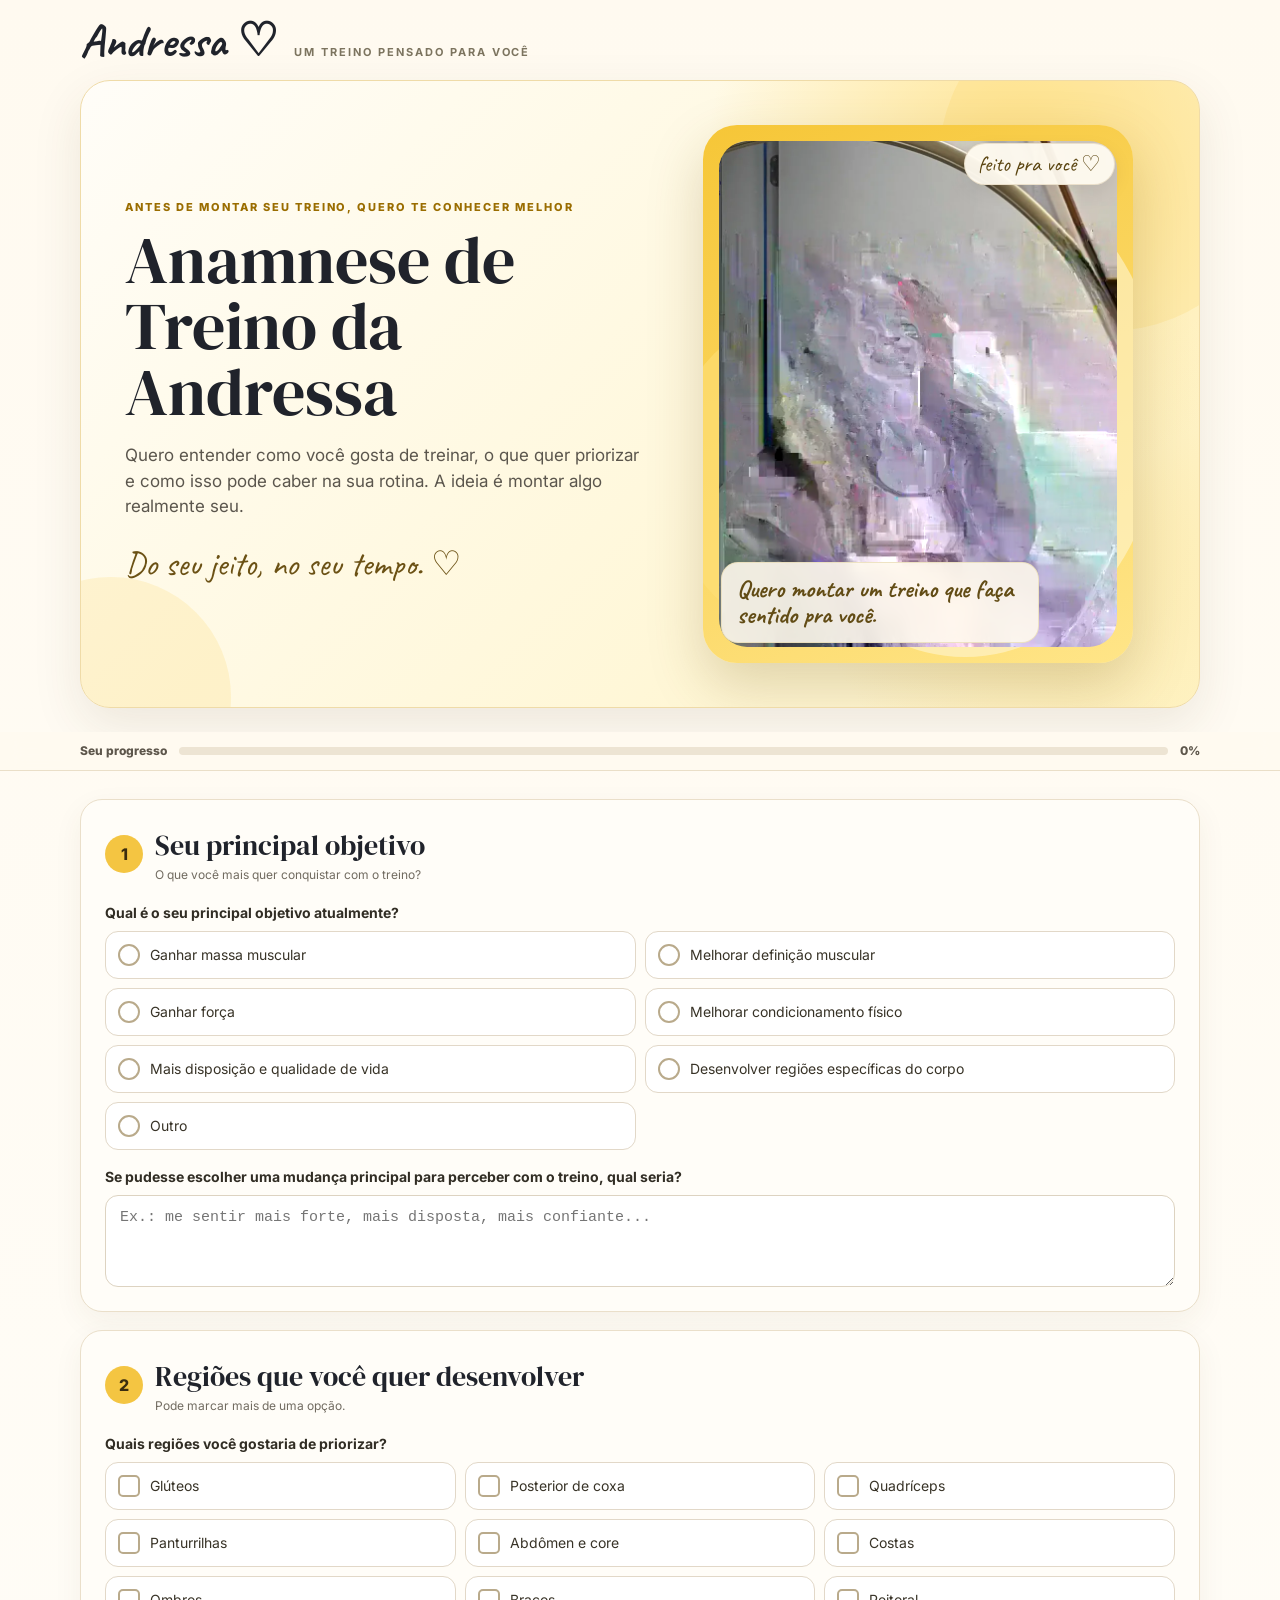
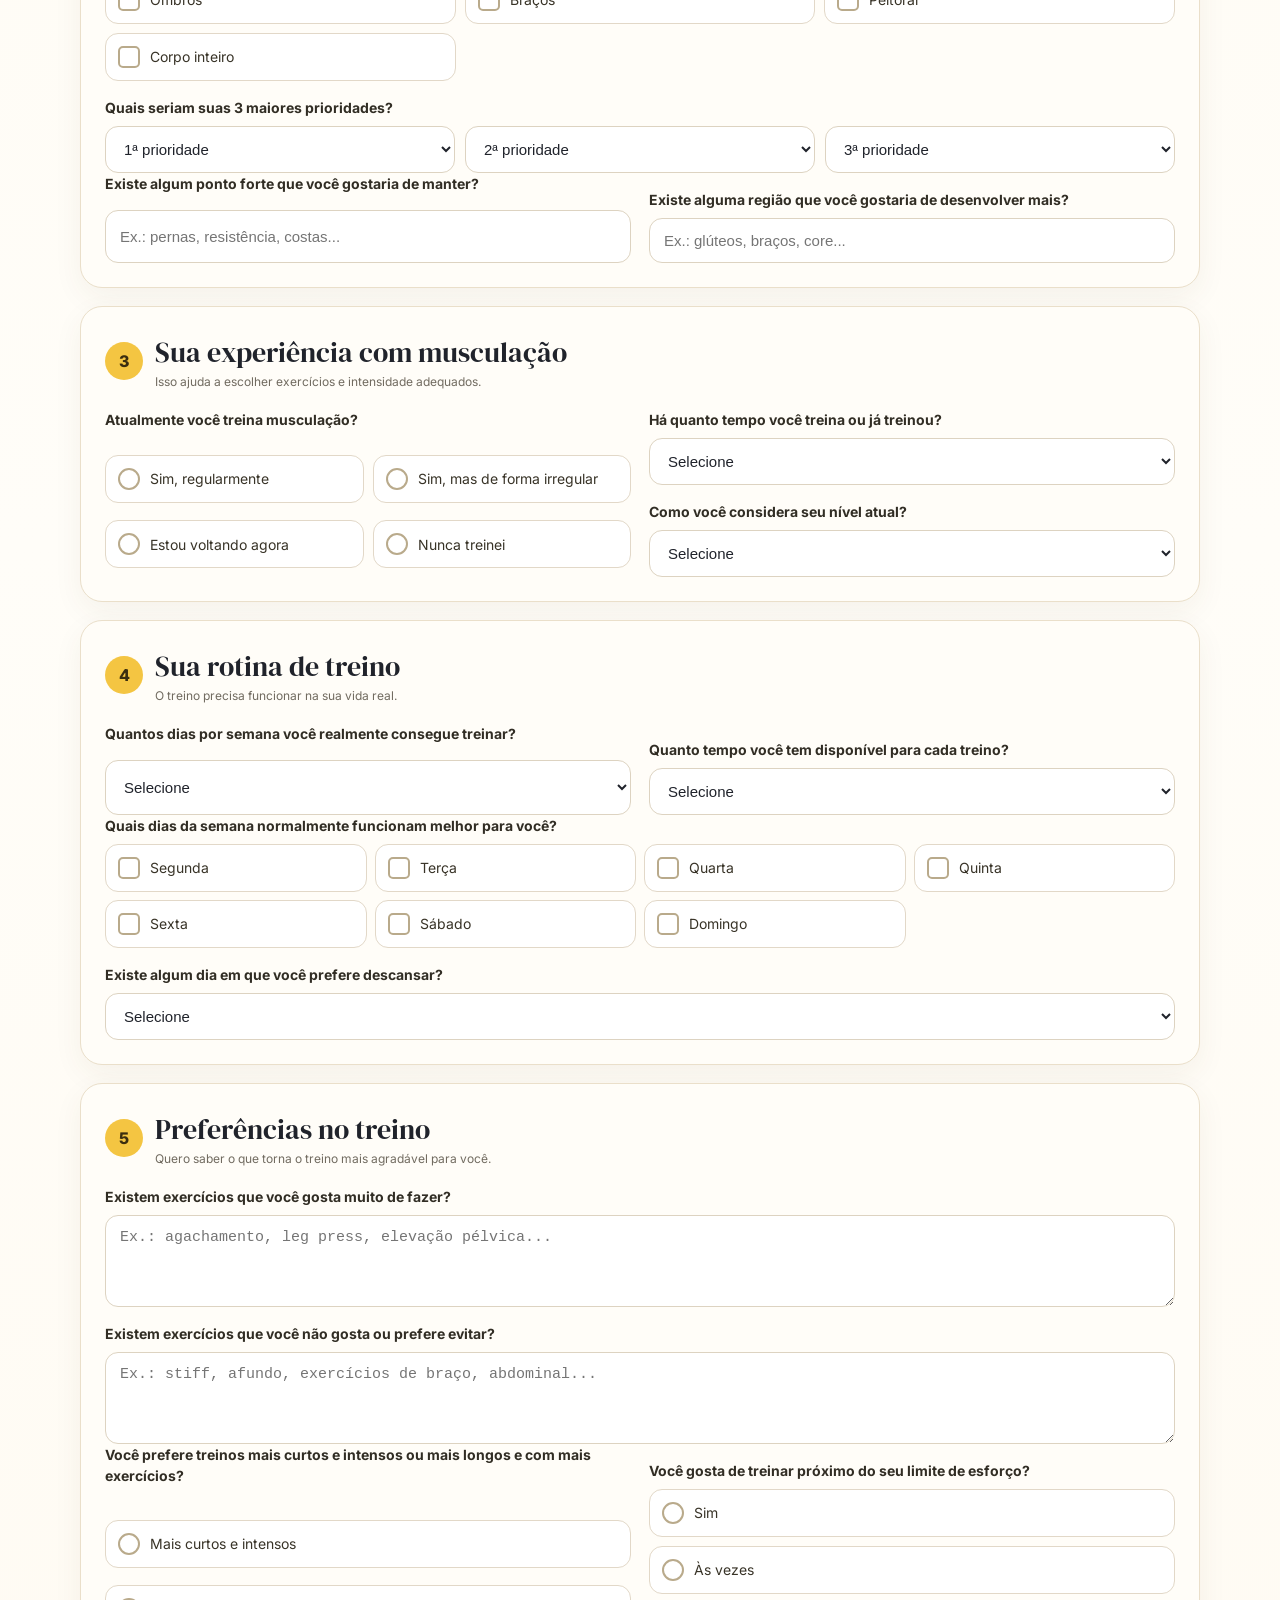
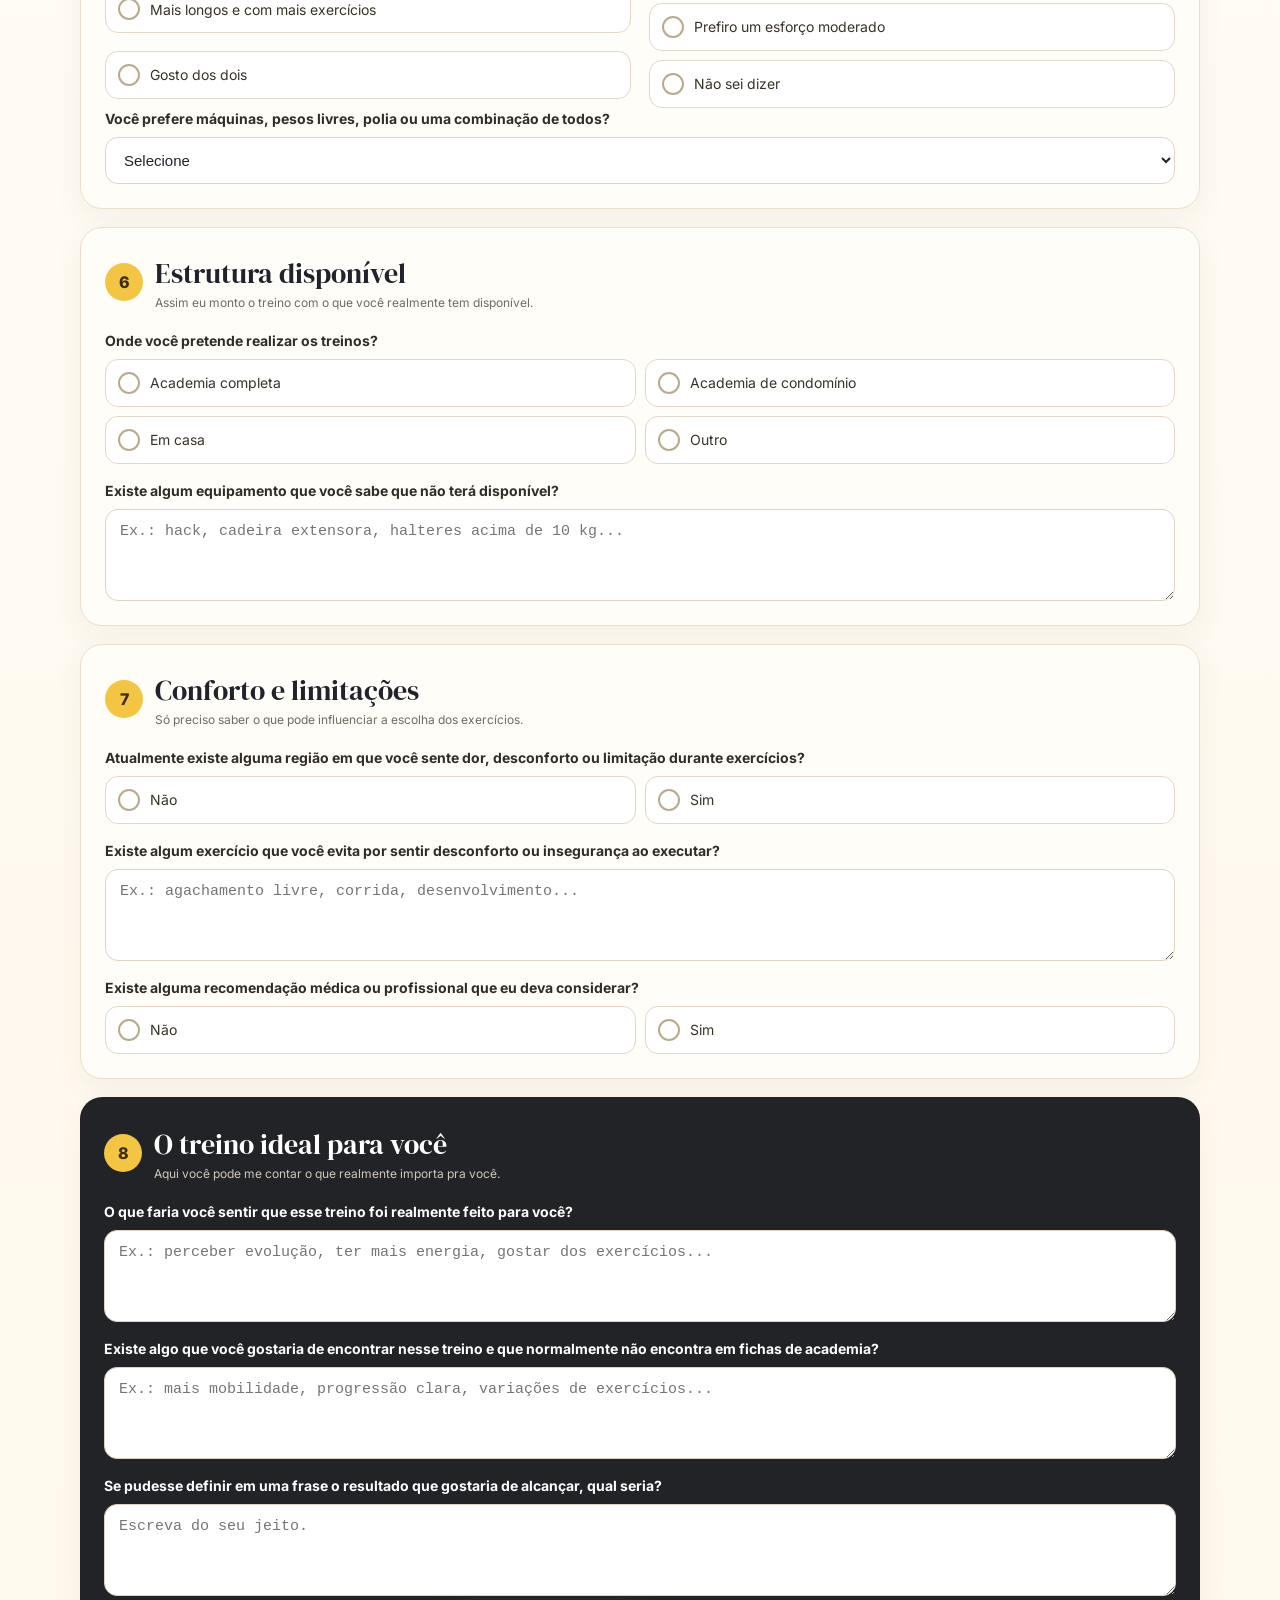
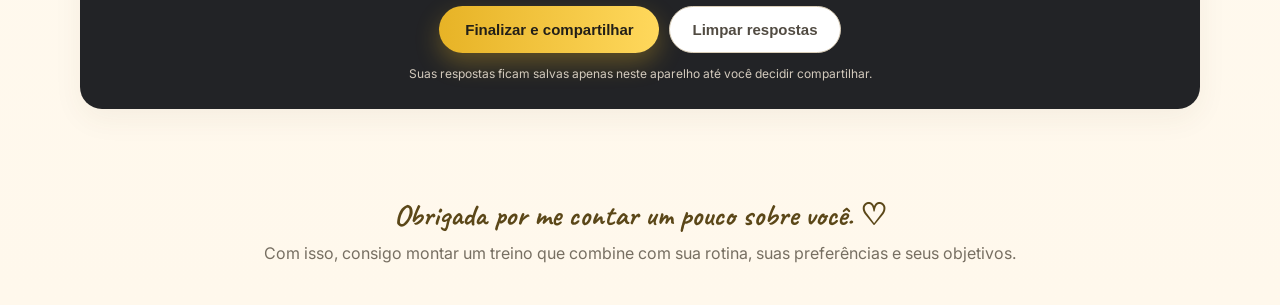
==== commit 9ceb131d: "Atualiza cache da foto em alta qualidade" ====
--- a/andressa-anamnese/index.html
+++ b/andressa-anamnese/index.html
@@ -30,7 +30,7 @@
       <div class="blob blob-a"></div>
       <div class="blob blob-b"></div>
       <div class="hello-badge">feito pra você ♡</div>
-      <img class="hero-img" src="./assets/andressa-hero.webp" alt="Andressa sorrindo, usando conjunto amarelo">
+      <img class="hero-img" src="./assets/andressa-hero.webp?v=7" alt="Andressa sorrindo, usando conjunto amarelo">
       <div class="hero-note">
         <strong>Quero montar um treino que faça sentido pra você.</strong>
       </div>
@@ -175,6 +175,6 @@
 
 <dialog id="out"><button class="close" id="close" aria-label="Fechar">×</button><h2>Resumo das suas respostas</h2><p class="hint">Você pode copiar, compartilhar ou salvar esse conteúdo.</p><div class="summary" id="summary"></div><div class="ma"><button class="btn primary" id="shareBtn">Compartilhar</button><button class="btn secondary" id="copyBtn">Copiar</button><button class="btn secondary" id="downloadBtn">Salvar .txt</button></div></dialog>
 <div class="toast" id="toast">Copiado!</div>
-<script src="./app.js"></script>
+<script src="./app.js?v=7"></script>
 </body>
-</html>
+</html>
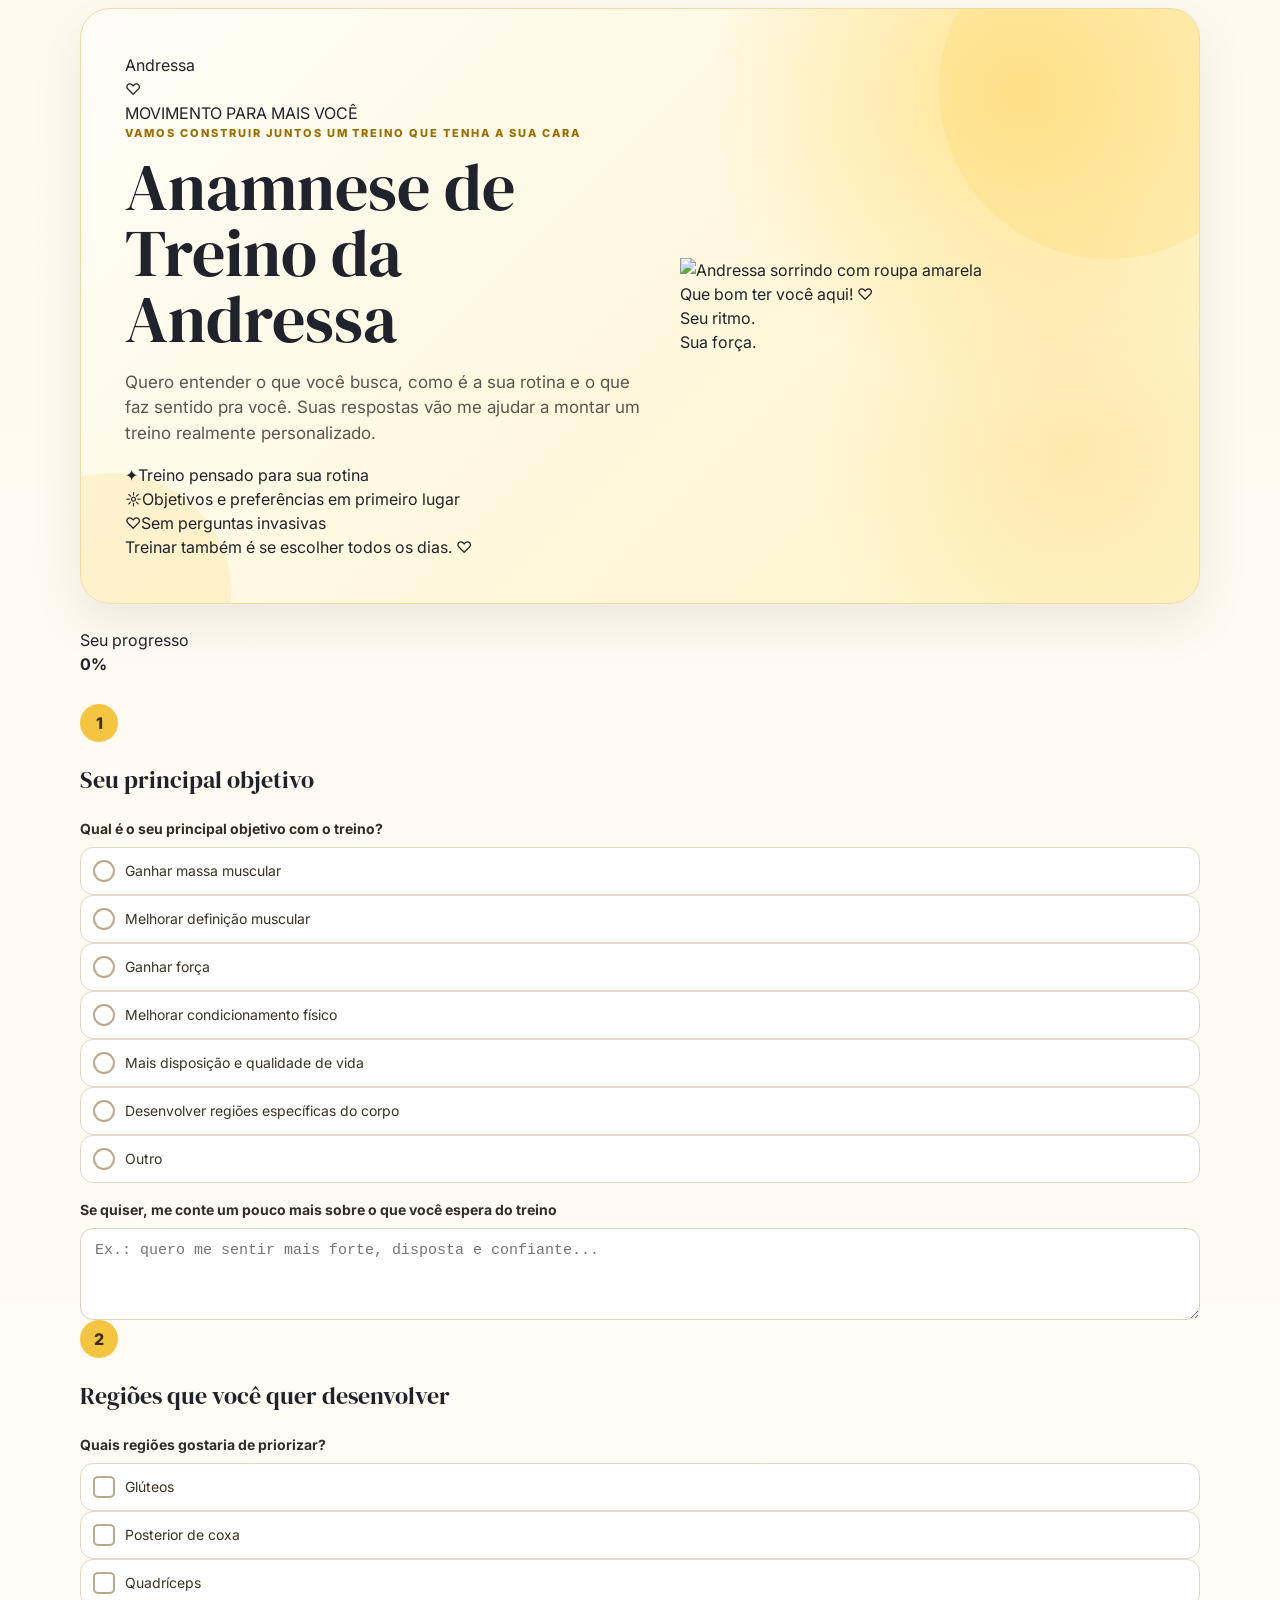
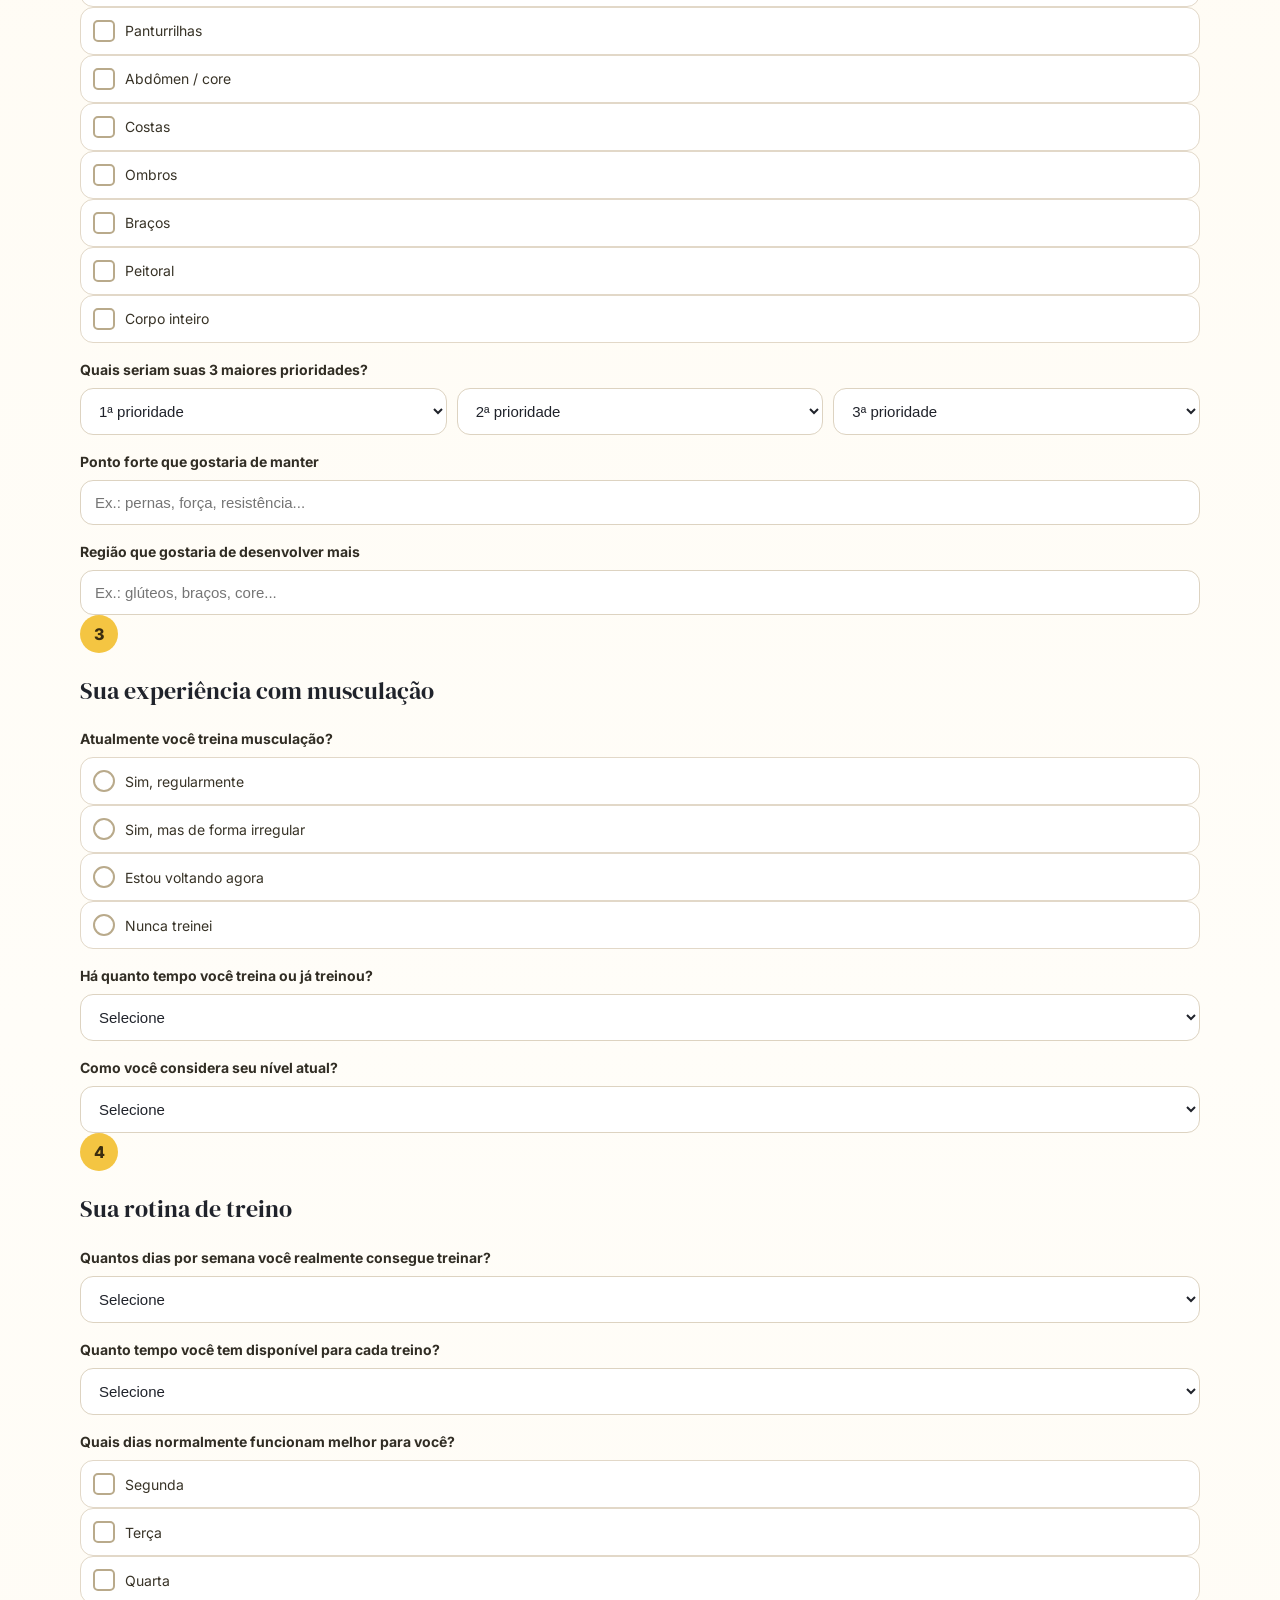
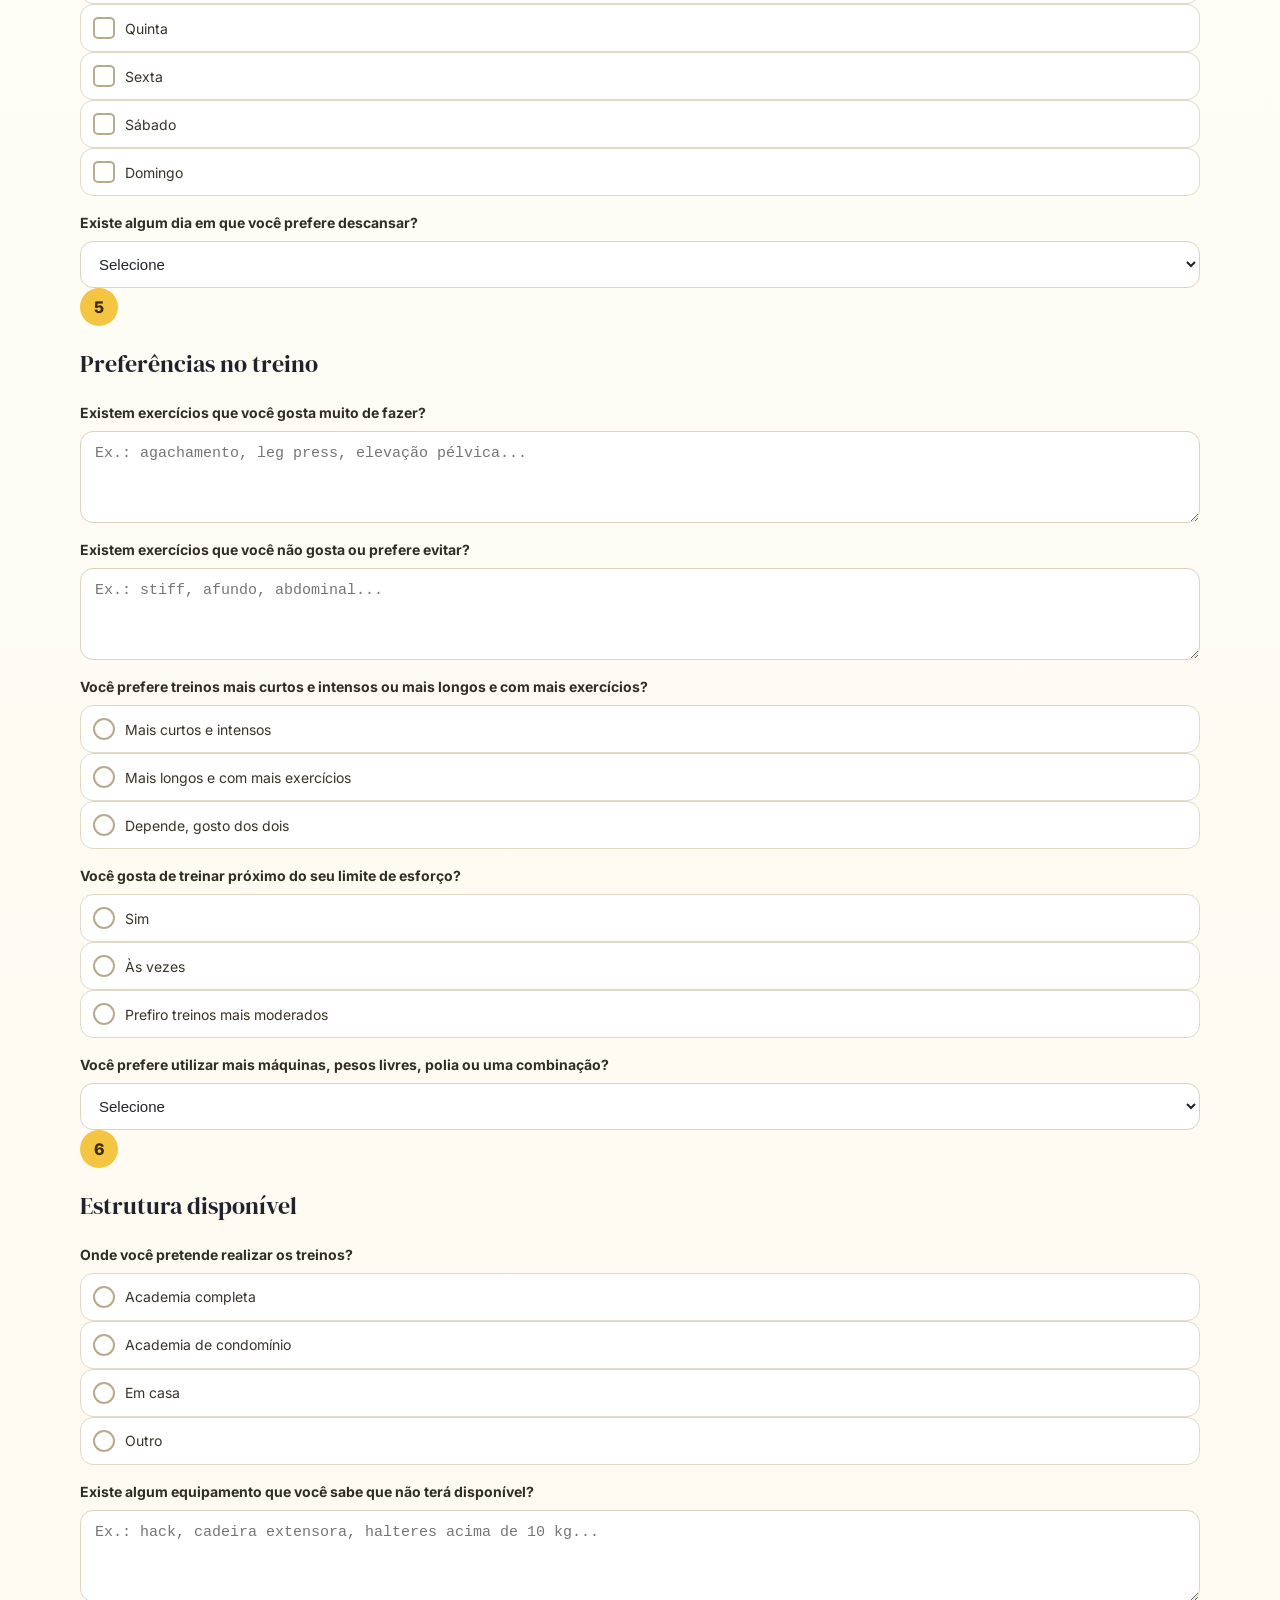
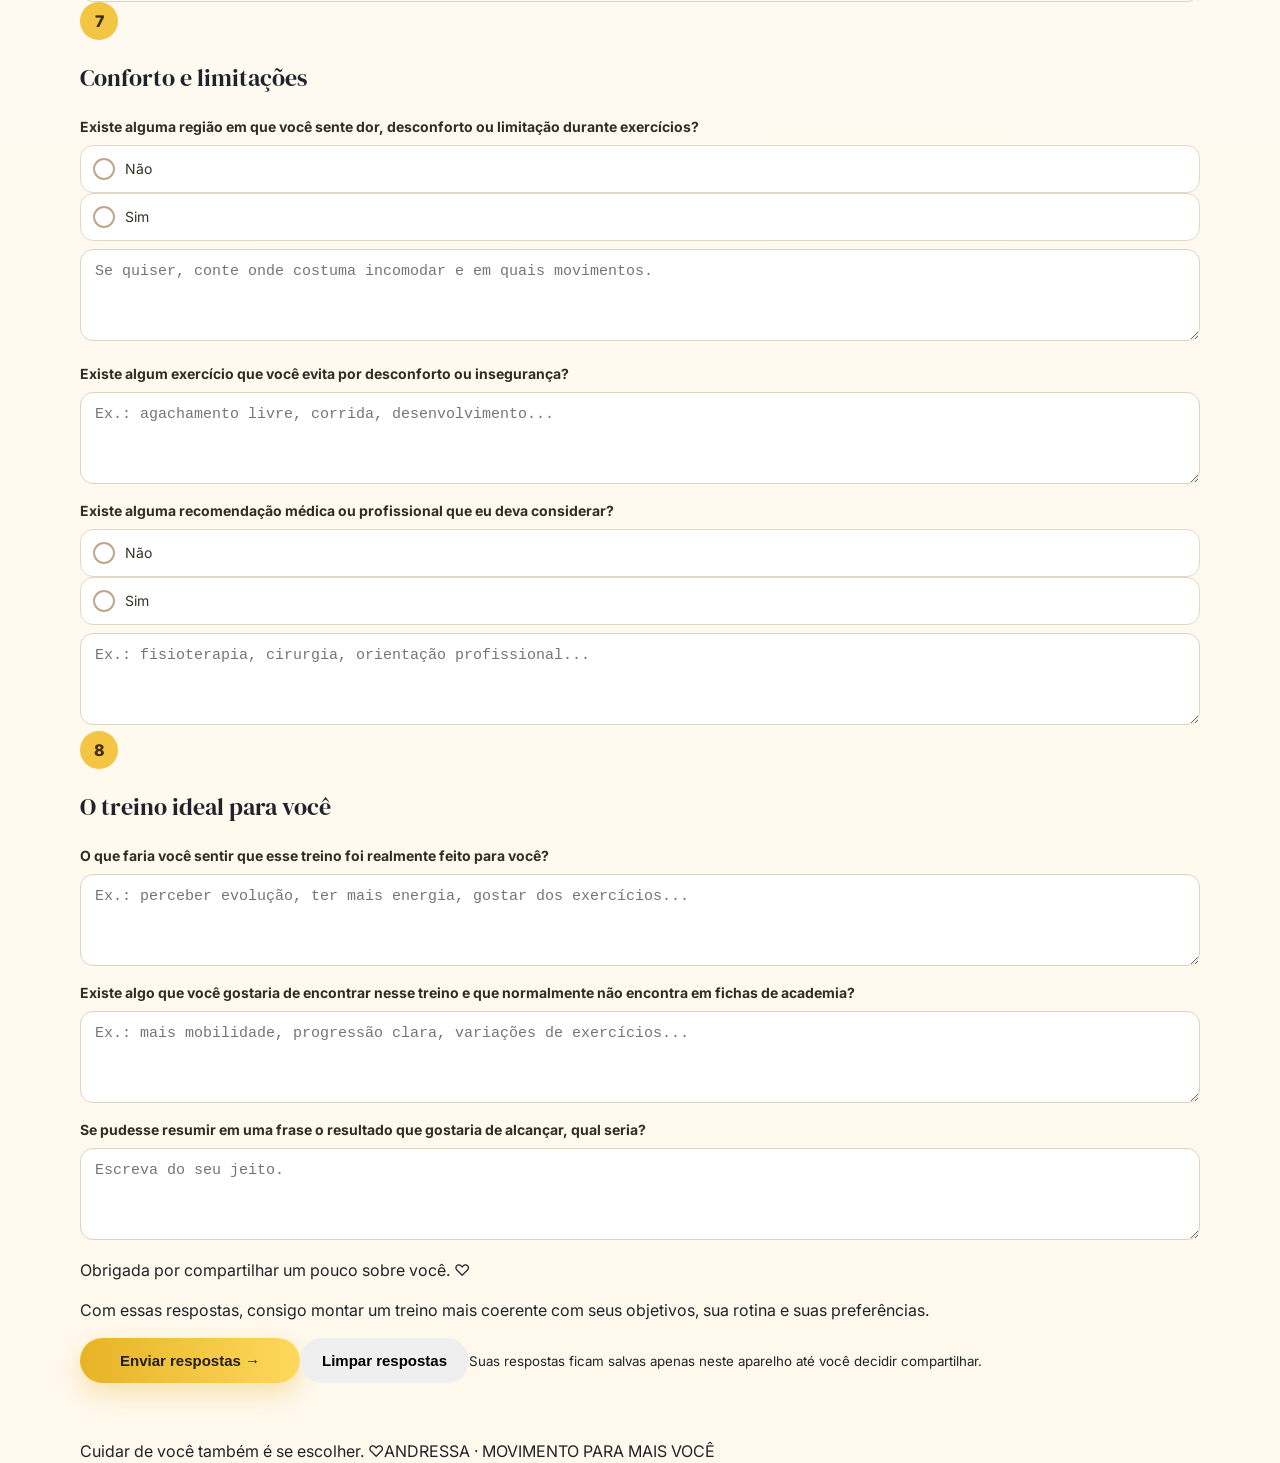
==== commit a747e4ca: "Redesenha a anamnese da Andressa com layout editorial" ====
--- a/andressa-anamnese/index.html
+++ b/andressa-anamnese/index.html
@@ -1,180 +1,122 @@
 <!doctype html>
 <html lang="pt-BR">
 <head>
-<meta charset="utf-8">
-<meta name="viewport" content="width=device-width,initial-scale=1,viewport-fit=cover">
-<meta name="theme-color" content="#f4c542">
-<title>Anamnese de Treino da Andressa</title>
-<link rel="preconnect" href="https://fonts.googleapis.com">
-<link rel="preconnect" href="https://fonts.gstatic.com" crossorigin>
-<link href="https://fonts.googleapis.com/css2?family=Caveat:wght@500;600;700&family=DM+Serif+Display&family=Inter:wght@400;500;600;700;800&display=swap" rel="stylesheet">
-<link rel="stylesheet" href="./styles.css">
+  <meta charset="utf-8">
+  <meta name="viewport" content="width=device-width,initial-scale=1,viewport-fit=cover">
+  <meta name="theme-color" content="#f0b63f">
+  <title>Anamnese de Treino da Andressa</title>
+  <link rel="preconnect" href="https://fonts.googleapis.com">
+  <link rel="preconnect" href="https://fonts.gstatic.com" crossorigin>
+  <link href="https://fonts.googleapis.com/css2?family=Caveat:wght@500;600;700&family=DM+Serif+Display&family=Inter:wght@400;500;600;700&display=swap" rel="stylesheet">
+  <link rel="stylesheet" href="./styles.css?v=8">
 </head>
 <body>
-<header class="top">
-  <div class="wrap brand">
-    <div class="name">Andressa ♡</div>
-    <div class="sub">um treino pensado para você</div>
-  </div>
-</header>
+  <header class="hero wrap">
+    <div class="hero-copy">
+      <div class="brand-row"><div class="brand-name">Andressa</div><div class="heart">♡</div></div>
+      <div class="brand-sub">MOVIMENTO PARA MAIS VOCÊ</div>
+      <div class="eyebrow">VAMOS CONSTRUIR JUNTOS UM TREINO QUE TENHA A SUA CARA</div>
+      <h1>Anamnese de Treino da Andressa</h1>
+      <p class="lead">Quero entender o que você busca, como é a sua rotina e o que faz sentido pra você. Suas respostas vão me ajudar a montar um treino realmente personalizado.</p>
+      <div class="hero-highlights">
+        <div class="highlight"><span class="icon">✦</span><span>Treino pensado para sua rotina</span></div>
+        <div class="highlight"><span class="icon">☼</span><span>Objetivos e preferências em primeiro lugar</span></div>
+        <div class="highlight"><span class="icon">♡</span><span>Sem perguntas invasivas</span></div>
+      </div>
+      <div class="hand-note">Treinar também é se escolher todos os dias. ♡</div>
+    </div>
+    <div class="hero-photo-wrap">
+      <div class="sun-shape"></div>
+      <img class="hero-photo" src="./assets/andressa-hero-hq.webp?v=8" alt="Andressa sorrindo com roupa amarela">
+      <div class="photo-note top-note">Que bom ter você aqui! ♡</div>
+      <div class="photo-note side-note">Seu ritmo.<br>Sua força.</div>
+    </div>
+  </header>
 
-<section class="wrap hero">
-  <div class="hero-copy">
-    <div class="eyebrow">Antes de montar seu treino, quero te conhecer melhor</div>
-    <h1>Anamnese de Treino da Andressa</h1>
-    <p class="lead">Quero entender como você gosta de treinar, o que quer priorizar e como isso pode caber na sua rotina. A ideia é montar algo realmente seu.</p>
-    <div class="script">Do seu jeito, no seu tempo. ♡</div>
-  </div>
-  <div class="hero-visual">
-    <div class="photo-shell">
-      <div class="blob blob-a"></div>
-      <div class="blob blob-b"></div>
-      <div class="hello-badge">feito pra você ♡</div>
-      <img class="hero-img" src="./assets/andressa-hero.webp?v=7" alt="Andressa sorrindo, usando conjunto amarelo">
-      <div class="hero-note">
-        <strong>Quero montar um treino que faça sentido pra você.</strong>
+  <div class="progress-wrap"><div class="progress-inner wrap"><span>Seu progresso</span><div class="progress-track"><div class="progress-fill" id="fill"></div></div><strong id="pct">0%</strong></div></div>
+
+  <main class="wrap form-area">
+    <form id="f" novalidate>
+      <div class="form-grid">
+        <section class="card" data-s>
+          <div class="section-head"><span class="num">1</span><h2>Seu principal objetivo</h2></div>
+          <div class="field"><div class="legend">Qual é o seu principal objetivo com o treino?</div><div class="options vertical">
+            <label class="choice"><input type="radio" name="objetivo" value="Ganhar massa muscular"><span>Ganhar massa muscular</span></label>
+            <label class="choice"><input type="radio" name="objetivo" value="Melhorar definição muscular"><span>Melhorar definição muscular</span></label>
+            <label class="choice"><input type="radio" name="objetivo" value="Ganhar força"><span>Ganhar força</span></label>
+            <label class="choice"><input type="radio" name="objetivo" value="Melhorar condicionamento físico"><span>Melhorar condicionamento físico</span></label>
+            <label class="choice"><input type="radio" name="objetivo" value="Mais disposição e qualidade de vida"><span>Mais disposição e qualidade de vida</span></label>
+            <label class="choice"><input type="radio" name="objetivo" value="Desenvolver regiões específicas do corpo"><span>Desenvolver regiões específicas do corpo</span></label>
+            <label class="choice"><input type="radio" name="objetivo" value="Outro"><span>Outro</span></label>
+          </div></div>
+          <div class="field"><label class="legend" for="mudanca">Se quiser, me conte um pouco mais sobre o que você espera do treino</label><textarea id="mudanca" name="mudanca" placeholder="Ex.: quero me sentir mais forte, disposta e confiante..."></textarea></div>
+        </section>
+
+        <section class="card" data-s>
+          <div class="section-head"><span class="num">2</span><h2>Regiões que você quer desenvolver</h2></div>
+          <div class="field"><div class="legend">Quais regiões gostaria de priorizar?</div><div class="options two-col">
+            <label class="choice check"><input type="checkbox" name="regioes" value="Glúteos"><span>Glúteos</span></label><label class="choice check"><input type="checkbox" name="regioes" value="Posterior de coxa"><span>Posterior de coxa</span></label><label class="choice check"><input type="checkbox" name="regioes" value="Quadríceps"><span>Quadríceps</span></label><label class="choice check"><input type="checkbox" name="regioes" value="Panturrilhas"><span>Panturrilhas</span></label><label class="choice check"><input type="checkbox" name="regioes" value="Abdômen/core"><span>Abdômen / core</span></label><label class="choice check"><input type="checkbox" name="regioes" value="Costas"><span>Costas</span></label><label class="choice check"><input type="checkbox" name="regioes" value="Ombros"><span>Ombros</span></label><label class="choice check"><input type="checkbox" name="regioes" value="Braços"><span>Braços</span></label><label class="choice check"><input type="checkbox" name="regioes" value="Peitoral"><span>Peitoral</span></label><label class="choice check"><input type="checkbox" name="regioes" value="Corpo inteiro"><span>Corpo inteiro</span></label>
+          </div></div>
+          <div class="field"><div class="legend">Quais seriam suas 3 maiores prioridades?</div><div class="priority-grid"><select name="p1"><option value="">1ª prioridade</option></select><select name="p2"><option value="">2ª prioridade</option></select><select name="p3"><option value="">3ª prioridade</option></select></div></div>
+          <div class="field"><label class="legend">Ponto forte que gostaria de manter</label><input type="text" name="forte" placeholder="Ex.: pernas, força, resistência..."></div>
+          <div class="field"><label class="legend">Região que gostaria de desenvolver mais</label><input type="text" name="fraco" placeholder="Ex.: glúteos, braços, core..."></div>
+        </section>
+
+        <section class="card" data-s>
+          <div class="section-head"><span class="num">3</span><h2>Sua experiência com musculação</h2></div>
+          <div class="field"><div class="legend">Atualmente você treina musculação?</div><div class="options vertical">
+            <label class="choice"><input type="radio" name="treina" value="Sim, regularmente"><span>Sim, regularmente</span></label><label class="choice"><input type="radio" name="treina" value="Sim, mas de forma irregular"><span>Sim, mas de forma irregular</span></label><label class="choice"><input type="radio" name="treina" value="Estou voltando agora"><span>Estou voltando agora</span></label><label class="choice"><input type="radio" name="treina" value="Nunca treinei"><span>Nunca treinei</span></label>
+          </div></div>
+          <div class="field"><label class="legend">Há quanto tempo você treina ou já treinou?</label><select name="tempo"><option value="">Selecione</option><option>Menos de 6 meses</option><option>6 meses a 1 ano</option><option>1 a 2 anos</option><option>2 a 5 anos</option><option>Mais de 5 anos</option></select></div>
+          <div class="field"><label class="legend">Como você considera seu nível atual?</label><select name="nivel"><option value="">Selecione</option><option>Iniciante</option><option>Intermediário</option><option>Avançado</option><option>Não sei avaliar</option></select></div>
+        </section>
+
+        <section class="card" data-s>
+          <div class="section-head"><span class="num">4</span><h2>Sua rotina de treino</h2></div>
+          <div class="field"><label class="legend">Quantos dias por semana você realmente consegue treinar?</label><select name="freq"><option value="">Selecione</option><option>2 dias</option><option>3 dias</option><option>4 dias</option><option>5 dias</option><option>6 dias</option></select></div>
+          <div class="field"><label class="legend">Quanto tempo você tem disponível para cada treino?</label><select name="tempoTreino"><option value="">Selecione</option><option>Até 30 minutos</option><option>30 a 45 minutos</option><option>45 a 60 minutos</option><option>60 a 75 minutos</option><option>Mais de 75 minutos</option></select></div>
+          <div class="field"><div class="legend">Quais dias normalmente funcionam melhor para você?</div><div class="options days-grid">
+            <label class="choice check"><input type="checkbox" name="dias" value="Segunda"><span>Segunda</span></label><label class="choice check"><input type="checkbox" name="dias" value="Terça"><span>Terça</span></label><label class="choice check"><input type="checkbox" name="dias" value="Quarta"><span>Quarta</span></label><label class="choice check"><input type="checkbox" name="dias" value="Quinta"><span>Quinta</span></label><label class="choice check"><input type="checkbox" name="dias" value="Sexta"><span>Sexta</span></label><label class="choice check"><input type="checkbox" name="dias" value="Sábado"><span>Sábado</span></label><label class="choice check"><input type="checkbox" name="dias" value="Domingo"><span>Domingo</span></label>
+          </div></div>
+          <div class="field"><label class="legend">Existe algum dia em que você prefere descansar?</label><select name="descanso"><option value="">Selecione</option><option>Segunda</option><option>Terça</option><option>Quarta</option><option>Quinta</option><option>Sexta</option><option>Sábado</option><option>Domingo</option><option>Não tenho preferência</option></select></div>
+        </section>
+
+        <section class="card" data-s>
+          <div class="section-head"><span class="num">5</span><h2>Preferências no treino</h2></div>
+          <div class="field"><label class="legend">Existem exercícios que você gosta muito de fazer?</label><textarea name="gosta" placeholder="Ex.: agachamento, leg press, elevação pélvica..."></textarea></div>
+          <div class="field"><label class="legend">Existem exercícios que você não gosta ou prefere evitar?</label><textarea name="naogosta" placeholder="Ex.: stiff, afundo, abdominal..."></textarea></div>
+          <div class="field"><div class="legend">Você prefere treinos mais curtos e intensos ou mais longos e com mais exercícios?</div><div class="options vertical"><label class="choice"><input type="radio" name="estilo" value="Mais curtos e intensos"><span>Mais curtos e intensos</span></label><label class="choice"><input type="radio" name="estilo" value="Mais longos e com mais exercícios"><span>Mais longos e com mais exercícios</span></label><label class="choice"><input type="radio" name="estilo" value="Depende, gosto dos dois"><span>Depende, gosto dos dois</span></label></div></div>
+          <div class="field"><div class="legend">Você gosta de treinar próximo do seu limite de esforço?</div><div class="options vertical"><label class="choice"><input type="radio" name="limite" value="Sim"><span>Sim</span></label><label class="choice"><input type="radio" name="limite" value="Às vezes"><span>Às vezes</span></label><label class="choice"><input type="radio" name="limite" value="Prefiro treinos mais moderados"><span>Prefiro treinos mais moderados</span></label></div></div>
+          <div class="field"><label class="legend">Você prefere utilizar mais máquinas, pesos livres, polia ou uma combinação?</label><select name="equip"><option value="">Selecione</option><option>Mais máquinas</option><option>Mais pesos livres</option><option>Mais polia</option><option>Uma combinação de todos</option><option>Não tenho preferência</option></select></div>
+        </section>
+
+        <div class="stack-col">
+          <section class="card" data-s>
+            <div class="section-head"><span class="num">6</span><h2>Estrutura disponível</h2></div>
+            <div class="field"><div class="legend">Onde você pretende realizar os treinos?</div><div class="options vertical"><label class="choice"><input type="radio" name="local" value="Academia completa"><span>Academia completa</span></label><label class="choice"><input type="radio" name="local" value="Academia de condomínio"><span>Academia de condomínio</span></label><label class="choice"><input type="radio" name="local" value="Em casa"><span>Em casa</span></label><label class="choice"><input type="radio" name="local" value="Outro"><span>Outro</span></label></div></div>
+            <div class="field"><label class="legend">Existe algum equipamento que você sabe que não terá disponível?</label><textarea name="indisponivel" placeholder="Ex.: hack, cadeira extensora, halteres acima de 10 kg..."></textarea></div>
+          </section>
+          <section class="card" data-s>
+            <div class="section-head"><span class="num">7</span><h2>Conforto e limitações</h2></div>
+            <div class="field"><div class="legend">Existe alguma região em que você sente dor, desconforto ou limitação durante exercícios?</div><div class="options two-col"><label class="choice"><input type="radio" name="dor" value="Não"><span>Não</span></label><label class="choice"><input type="radio" name="dor" value="Sim"><span>Sim</span></label></div><div class="conditional" id="dor-extra"><textarea name="dorDetalhe" placeholder="Se quiser, conte onde costuma incomodar e em quais movimentos."></textarea></div></div>
+            <div class="field"><label class="legend">Existe algum exercício que você evita por desconforto ou insegurança?</label><textarea name="evita" placeholder="Ex.: agachamento livre, corrida, desenvolvimento..."></textarea></div>
+            <div class="field"><div class="legend">Existe alguma recomendação médica ou profissional que eu deva considerar?</div><div class="options two-col"><label class="choice"><input type="radio" name="medica" value="Não"><span>Não</span></label><label class="choice"><input type="radio" name="medica" value="Sim"><span>Sim</span></label></div><div class="conditional" id="med-extra"><textarea name="medicaDetalhe" placeholder="Ex.: fisioterapia, cirurgia, orientação profissional..."></textarea></div></div>
+          </section>
+        </div>
+
+        <section class="card full-card" data-s>
+          <div class="section-head"><span class="num">8</span><h2>O treino ideal para você</h2></div>
+          <div class="final-grid"><div class="field"><label class="legend">O que faria você sentir que esse treino foi realmente feito para você?</label><textarea name="feito" placeholder="Ex.: perceber evolução, ter mais energia, gostar dos exercícios..."></textarea></div><div class="field"><label class="legend">Existe algo que você gostaria de encontrar nesse treino e que normalmente não encontra em fichas de academia?</label><textarea name="naofalta" placeholder="Ex.: mais mobilidade, progressão clara, variações de exercícios..."></textarea></div><div class="field"><label class="legend">Se pudesse resumir em uma frase o resultado que gostaria de alcançar, qual seria?</label><textarea name="frase" placeholder="Escreva do seu jeito."></textarea></div></div>
+        </section>
       </div>
-    </div>
-  </div>
-</section>
 
-<div class="progress">
-  <div class="pi">Seu progresso<div class="track"><div class="fill" id="fill"></div></div><span id="pct">0%</span></div>
-</div>
+      <section class="submit-card"><div class="submit-note"><div class="submit-script">Obrigada por compartilhar um pouco sobre você. ♡</div><p>Com essas respostas, consigo montar um treino mais coerente com seus objetivos, sua rotina e suas preferências.</p></div><div class="submit-actions"><button type="button" class="btn primary" id="finish">Enviar respostas <span>→</span></button><button type="button" class="btn ghost" id="clear">Limpar respostas</button><small>Suas respostas ficam salvas apenas neste aparelho até você decidir compartilhar.</small></div></section>
+    </form>
+  </main>
 
-<main class="wrap">
-<form id="f">
-  <section class="sec" data-s>
-    <div class="head"><div class="num">1</div><div><h2>Seu principal objetivo</h2><div class="hint">O que você mais quer conquistar com o treino?</div></div></div>
-    <div class="field">
-      <div class="legend">Qual é o seu principal objetivo atualmente?</div>
-      <div class="opts">
-        <label class="choice"><input required type="radio" name="objetivo" value="Ganhar massa muscular"><span>Ganhar massa muscular</span></label>
-        <label class="choice"><input type="radio" name="objetivo" value="Melhorar definição muscular"><span>Melhorar definição muscular</span></label>
-        <label class="choice"><input type="radio" name="objetivo" value="Ganhar força"><span>Ganhar força</span></label>
-        <label class="choice"><input type="radio" name="objetivo" value="Melhorar condicionamento físico"><span>Melhorar condicionamento físico</span></label>
-        <label class="choice"><input type="radio" name="objetivo" value="Melhorar disposição e qualidade de vida"><span>Mais disposição e qualidade de vida</span></label>
-        <label class="choice"><input type="radio" name="objetivo" value="Desenvolver regiões específicas do corpo"><span>Desenvolver regiões específicas do corpo</span></label>
-        <label class="choice"><input type="radio" name="objetivo" value="Outro"><span>Outro</span></label>
-      </div>
-    </div>
-    <div class="field"><label class="legend" for="mudanca">Se pudesse escolher uma mudança principal para perceber com o treino, qual seria?</label><textarea id="mudanca" name="mudanca" placeholder="Ex.: me sentir mais forte, mais disposta, mais confiante..."></textarea></div>
-  </section>
-
-  <section class="sec" data-s>
-    <div class="head"><div class="num">2</div><div><h2>Regiões que você quer desenvolver</h2><div class="hint">Pode marcar mais de uma opção.</div></div></div>
-    <div class="field"><div class="legend">Quais regiões você gostaria de priorizar?</div><div class="opts three">
-      <label class="choice check"><input type="checkbox" name="regioes" value="Glúteos"><span>Glúteos</span></label>
-      <label class="choice check"><input type="checkbox" name="regioes" value="Posterior de coxa"><span>Posterior de coxa</span></label>
-      <label class="choice check"><input type="checkbox" name="regioes" value="Quadríceps"><span>Quadríceps</span></label>
-      <label class="choice check"><input type="checkbox" name="regioes" value="Panturrilhas"><span>Panturrilhas</span></label>
-      <label class="choice check"><input type="checkbox" name="regioes" value="Abdômen/core"><span>Abdômen e core</span></label>
-      <label class="choice check"><input type="checkbox" name="regioes" value="Costas"><span>Costas</span></label>
-      <label class="choice check"><input type="checkbox" name="regioes" value="Ombros"><span>Ombros</span></label>
-      <label class="choice check"><input type="checkbox" name="regioes" value="Braços"><span>Braços</span></label>
-      <label class="choice check"><input type="checkbox" name="regioes" value="Peitoral"><span>Peitoral</span></label>
-      <label class="choice check"><input type="checkbox" name="regioes" value="Corpo inteiro"><span>Corpo inteiro</span></label>
-    </div></div>
-    <div class="field"><div class="legend">Quais seriam suas 3 maiores prioridades?</div><div class="priority-grid"><select name="p1"><option value="">1ª prioridade</option></select><select name="p2"><option value="">2ª prioridade</option></select><select name="p3"><option value="">3ª prioridade</option></select></div></div>
-    <div class="grid"><div class="field"><label class="legend" for="forte">Existe algum ponto forte que você gostaria de manter?</label><input id="forte" type="text" name="forte" placeholder="Ex.: pernas, resistência, costas..."></div><div class="field"><label class="legend" for="fraco">Existe alguma região que você gostaria de desenvolver mais?</label><input id="fraco" type="text" name="fraco" placeholder="Ex.: glúteos, braços, core..."></div></div>
-  </section>
-
-  <section class="sec" data-s>
-    <div class="head"><div class="num">3</div><div><h2>Sua experiência com musculação</h2><div class="hint">Isso ajuda a escolher exercícios e intensidade adequados.</div></div></div>
-    <div class="grid">
-      <div class="field"><div class="legend">Atualmente você treina musculação?</div><div class="opts">
-        <label class="choice"><input type="radio" name="treina" value="Sim, regularmente"><span>Sim, regularmente</span></label>
-        <label class="choice"><input type="radio" name="treina" value="Sim, mas de forma irregular"><span>Sim, mas de forma irregular</span></label>
-        <label class="choice"><input type="radio" name="treina" value="Estou voltando agora"><span>Estou voltando agora</span></label>
-        <label class="choice"><input type="radio" name="treina" value="Nunca treinei"><span>Nunca treinei</span></label>
-      </div></div>
-      <div>
-        <div class="field"><label class="legend">Há quanto tempo você treina ou já treinou?</label><select name="tempo"><option value="">Selecione</option><option>Menos de 6 meses</option><option>De 6 meses a 1 ano</option><option>De 1 a 2 anos</option><option>De 2 a 5 anos</option><option>Mais de 5 anos</option></select></div>
-        <div class="field"><label class="legend">Como você considera seu nível atual?</label><select name="nivel"><option value="">Selecione</option><option>Iniciante</option><option>Intermediário</option><option>Avançado</option><option>Não sei avaliar</option></select></div>
-      </div>
-    </div>
-  </section>
-
-  <section class="sec" data-s>
-    <div class="head"><div class="num">4</div><div><h2>Sua rotina de treino</h2><div class="hint">O treino precisa funcionar na sua vida real.</div></div></div>
-    <div class="grid">
-      <div class="field"><label class="legend">Quantos dias por semana você realmente consegue treinar?</label><select name="freq"><option value="">Selecione</option><option>2 dias</option><option>3 dias</option><option>4 dias</option><option>5 dias</option><option>6 dias</option></select></div>
-      <div class="field"><label class="legend">Quanto tempo você tem disponível para cada treino?</label><select name="tempoTreino"><option value="">Selecione</option><option>Até 30 minutos</option><option>De 30 a 45 minutos</option><option>De 45 a 60 minutos</option><option>De 60 a 75 minutos</option><option>Mais de 75 minutos</option></select></div>
-    </div>
-    <div class="field"><div class="legend">Quais dias da semana normalmente funcionam melhor para você?</div><div class="days">
-      <label class="choice check"><input type="checkbox" name="dias" value="Segunda"><span>Segunda</span></label>
-      <label class="choice check"><input type="checkbox" name="dias" value="Terça"><span>Terça</span></label>
-      <label class="choice check"><input type="checkbox" name="dias" value="Quarta"><span>Quarta</span></label>
-      <label class="choice check"><input type="checkbox" name="dias" value="Quinta"><span>Quinta</span></label>
-      <label class="choice check"><input type="checkbox" name="dias" value="Sexta"><span>Sexta</span></label>
-      <label class="choice check"><input type="checkbox" name="dias" value="Sábado"><span>Sábado</span></label>
-      <label class="choice check"><input type="checkbox" name="dias" value="Domingo"><span>Domingo</span></label>
-    </div></div>
-    <div class="field"><label class="legend">Existe algum dia em que você prefere descansar?</label><select name="descanso"><option value="">Selecione</option><option>Segunda</option><option>Terça</option><option>Quarta</option><option>Quinta</option><option>Sexta</option><option>Sábado</option><option>Domingo</option><option>Não tenho preferência</option></select></div>
-  </section>
-
-  <section class="sec" data-s>
-    <div class="head"><div class="num">5</div><div><h2>Preferências no treino</h2><div class="hint">Quero saber o que torna o treino mais agradável para você.</div></div></div>
-    <div class="field"><label class="legend">Existem exercícios que você gosta muito de fazer?</label><textarea name="gosta" placeholder="Ex.: agachamento, leg press, elevação pélvica..."></textarea></div>
-    <div class="field"><label class="legend">Existem exercícios que você não gosta ou prefere evitar?</label><textarea name="naogosta" placeholder="Ex.: stiff, afundo, exercícios de braço, abdominal..."></textarea></div>
-    <div class="grid">
-      <div class="field"><div class="legend">Você prefere treinos mais curtos e intensos ou mais longos e com mais exercícios?</div><div class="opts single-col">
-        <label class="choice"><input type="radio" name="estilo" value="Mais curtos e intensos"><span>Mais curtos e intensos</span></label>
-        <label class="choice"><input type="radio" name="estilo" value="Mais longos e com mais exercícios"><span>Mais longos e com mais exercícios</span></label>
-        <label class="choice"><input type="radio" name="estilo" value="Gosto dos dois"><span>Gosto dos dois</span></label>
-      </div></div>
-      <div class="field"><div class="legend">Você gosta de treinar próximo do seu limite de esforço?</div><div class="opts single-col">
-        <label class="choice"><input type="radio" name="limite" value="Sim"><span>Sim</span></label>
-        <label class="choice"><input type="radio" name="limite" value="Às vezes"><span>Às vezes</span></label>
-        <label class="choice"><input type="radio" name="limite" value="Prefiro um esforço moderado"><span>Prefiro um esforço moderado</span></label>
-        <label class="choice"><input type="radio" name="limite" value="Não sei dizer"><span>Não sei dizer</span></label>
-      </div></div>
-    </div>
-    <div class="field"><label class="legend">Você prefere máquinas, pesos livres, polia ou uma combinação de todos?</label><select name="equip"><option value="">Selecione</option><option>Mais máquinas</option><option>Mais pesos livres</option><option>Mais polia</option><option>Uma combinação de todos</option><option>Não tenho preferência</option></select></div>
-  </section>
-
-  <section class="sec" data-s>
-    <div class="head"><div class="num">6</div><div><h2>Estrutura disponível</h2><div class="hint">Assim eu monto o treino com o que você realmente tem disponível.</div></div></div>
-    <div class="field"><div class="legend">Onde você pretende realizar os treinos?</div><div class="opts">
-      <label class="choice"><input type="radio" name="local" value="Academia completa"><span>Academia completa</span></label>
-      <label class="choice"><input type="radio" name="local" value="Academia de condomínio"><span>Academia de condomínio</span></label>
-      <label class="choice"><input type="radio" name="local" value="Em casa"><span>Em casa</span></label>
-      <label class="choice"><input type="radio" name="local" value="Outro"><span>Outro</span></label>
-    </div></div>
-    <div class="field"><label class="legend">Existe algum equipamento que você sabe que não terá disponível?</label><textarea name="indisponivel" placeholder="Ex.: hack, cadeira extensora, halteres acima de 10 kg..."></textarea></div>
-  </section>
-
-  <section class="sec" data-s>
-    <div class="head"><div class="num">7</div><div><h2>Conforto e limitações</h2><div class="hint">Só preciso saber o que pode influenciar a escolha dos exercícios.</div></div></div>
-    <div class="field"><div class="legend">Atualmente existe alguma região em que você sente dor, desconforto ou limitação durante exercícios?</div><div class="opts">
-      <label class="choice"><input type="radio" name="dor" value="Não"><span>Não</span></label>
-      <label class="choice"><input type="radio" name="dor" value="Sim"><span>Sim</span></label>
-    </div><div class="cond" id="dor-extra"><textarea name="dorDetalhe" placeholder="Se quiser, conte onde costuma incomodar e em quais movimentos."></textarea></div></div>
-    <div class="field"><label class="legend">Existe algum exercício que você evita por sentir desconforto ou insegurança ao executar?</label><textarea name="evita" placeholder="Ex.: agachamento livre, corrida, desenvolvimento..."></textarea></div>
-    <div class="field"><div class="legend">Existe alguma recomendação médica ou profissional que eu deva considerar?</div><div class="opts">
-      <label class="choice"><input type="radio" name="medica" value="Não"><span>Não</span></label>
-      <label class="choice"><input type="radio" name="medica" value="Sim"><span>Sim</span></label>
-    </div><div class="cond" id="med-extra"><textarea name="medicaDetalhe" placeholder="Ex.: orientação profissional, fisioterapia, cirurgia ou lesão anterior..."></textarea></div></div>
-  </section>
-
-  <section class="sec final" data-s>
-    <div class="head"><div class="num">8</div><div><h2>O treino ideal para você</h2><div class="hint">Aqui você pode me contar o que realmente importa pra você.</div></div></div>
-    <div class="field"><label class="legend">O que faria você sentir que esse treino foi realmente feito para você?</label><textarea name="feito" placeholder="Ex.: perceber evolução, ter mais energia, gostar dos exercícios..."></textarea></div>
-    <div class="field"><label class="legend">Existe algo que você gostaria de encontrar nesse treino e que normalmente não encontra em fichas de academia?</label><textarea name="naofalta" placeholder="Ex.: mais mobilidade, progressão clara, variações de exercícios..."></textarea></div>
-    <div class="field"><label class="legend">Se pudesse definir em uma frase o resultado que gostaria de alcançar, qual seria?</label><textarea name="frase" placeholder="Escreva do seu jeito."></textarea></div>
-    <div class="actions">
-      <button type="button" class="btn primary" id="finish">Finalizar e compartilhar</button>
-      <button type="button" class="btn secondary" id="clear">Limpar respostas</button>
-    </div>
-    <div class="privacy">Suas respostas ficam salvas apenas neste aparelho até você decidir compartilhar.</div>
-  </section>
-</form>
-</main>
-
-<footer class="foot"><strong>Obrigada por me contar um pouco sobre você. ♡</strong><div>Com isso, consigo montar um treino que combine com sua rotina, suas preferências e seus objetivos.</div></footer>
-
-<dialog id="out"><button class="close" id="close" aria-label="Fechar">×</button><h2>Resumo das suas respostas</h2><p class="hint">Você pode copiar, compartilhar ou salvar esse conteúdo.</p><div class="summary" id="summary"></div><div class="ma"><button class="btn primary" id="shareBtn">Compartilhar</button><button class="btn secondary" id="copyBtn">Copiar</button><button class="btn secondary" id="downloadBtn">Salvar .txt</button></div></dialog>
-<div class="toast" id="toast">Copiado!</div>
-<script src="./app.js?v=7"></script>
+  <footer class="footer wrap"><span class="footer-script">Cuidar de você também é se escolher. ♡</span><span class="footer-mark">ANDRESSA · MOVIMENTO PARA MAIS VOCÊ</span></footer>
+  <dialog id="out"><button class="close" id="close" aria-label="Fechar">×</button><h2>Resumo das suas respostas</h2><p class="modal-copy">Você pode compartilhar, copiar ou salvar esse conteúdo.</p><div class="summary" id="summary"></div><div class="modal-actions"><button class="btn primary" id="shareBtn">Compartilhar</button><button class="btn ghost" id="copyBtn">Copiar</button><button class="btn ghost" id="downloadBtn">Salvar .txt</button></div></dialog>
+  <div class="toast" id="toast">Copiado!</div>
+  <script src="./app.js?v=8"></script>
 </body>
-</html>+</html>
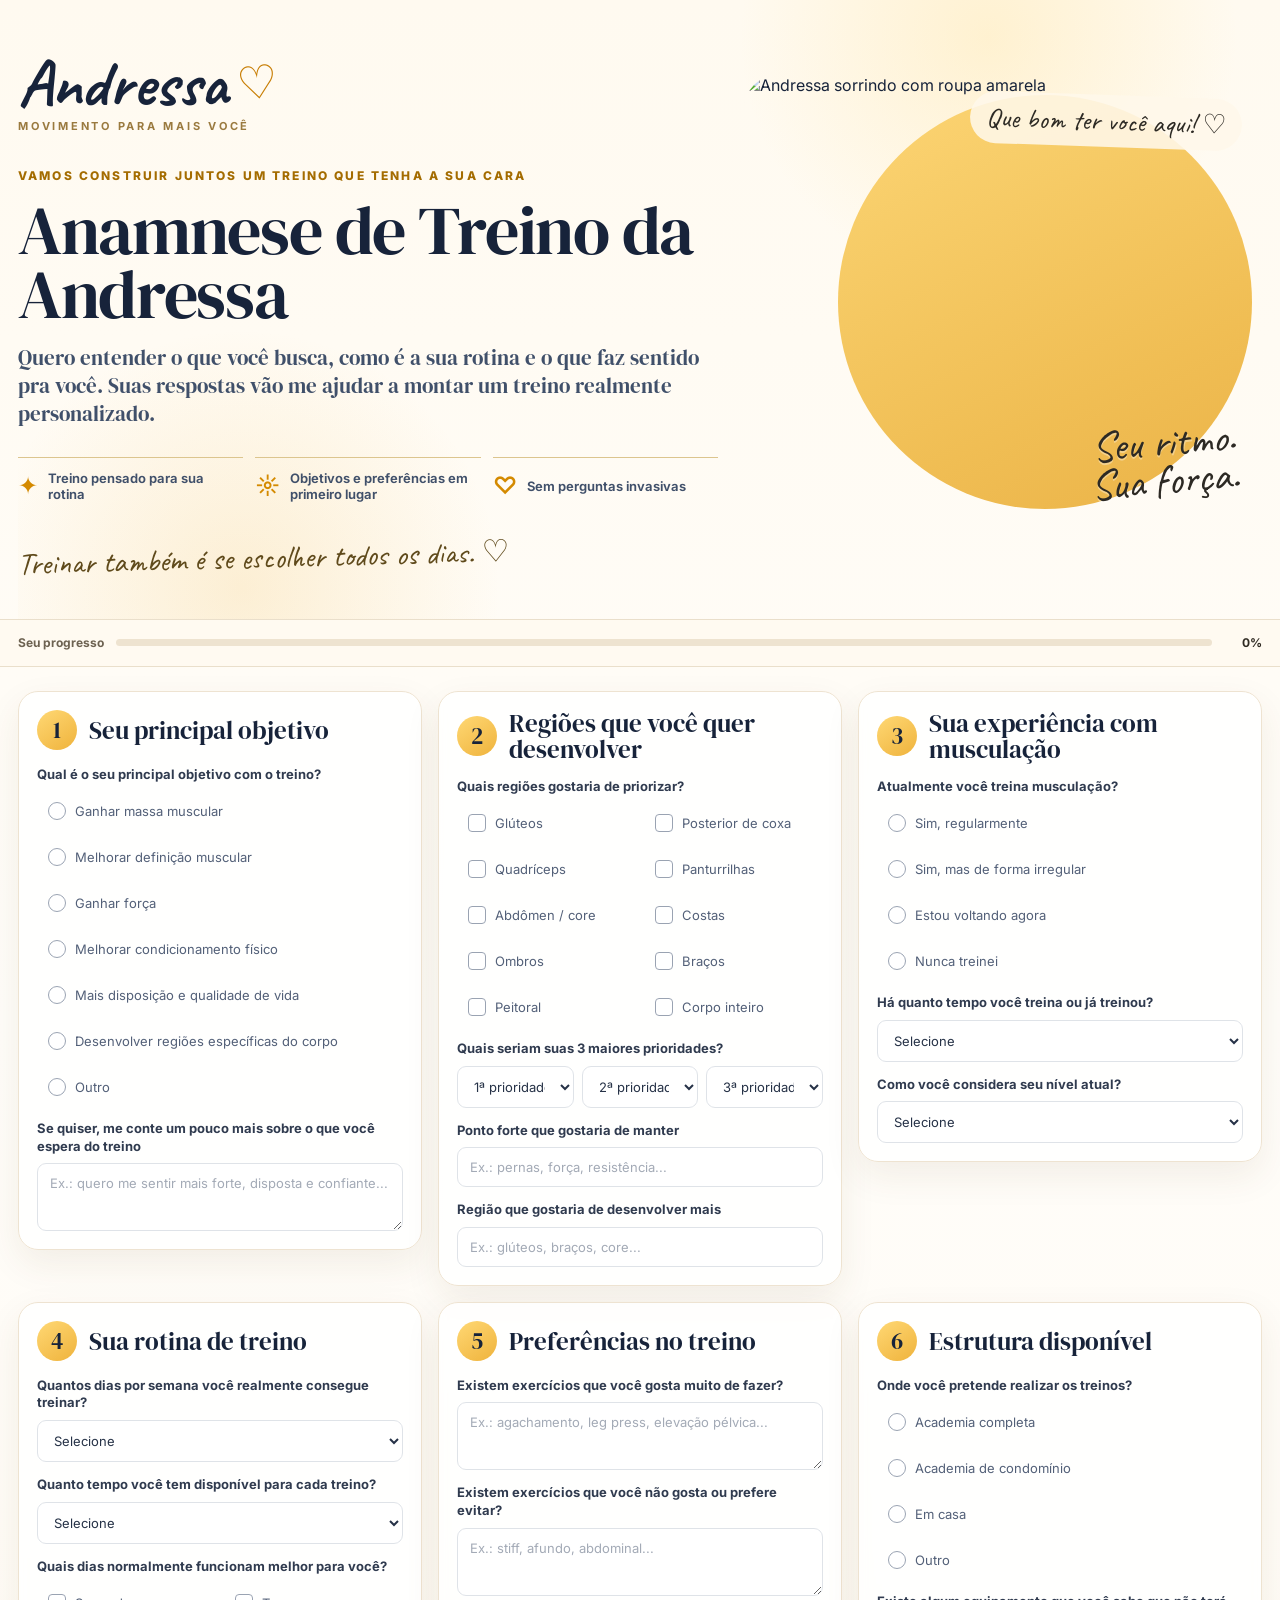
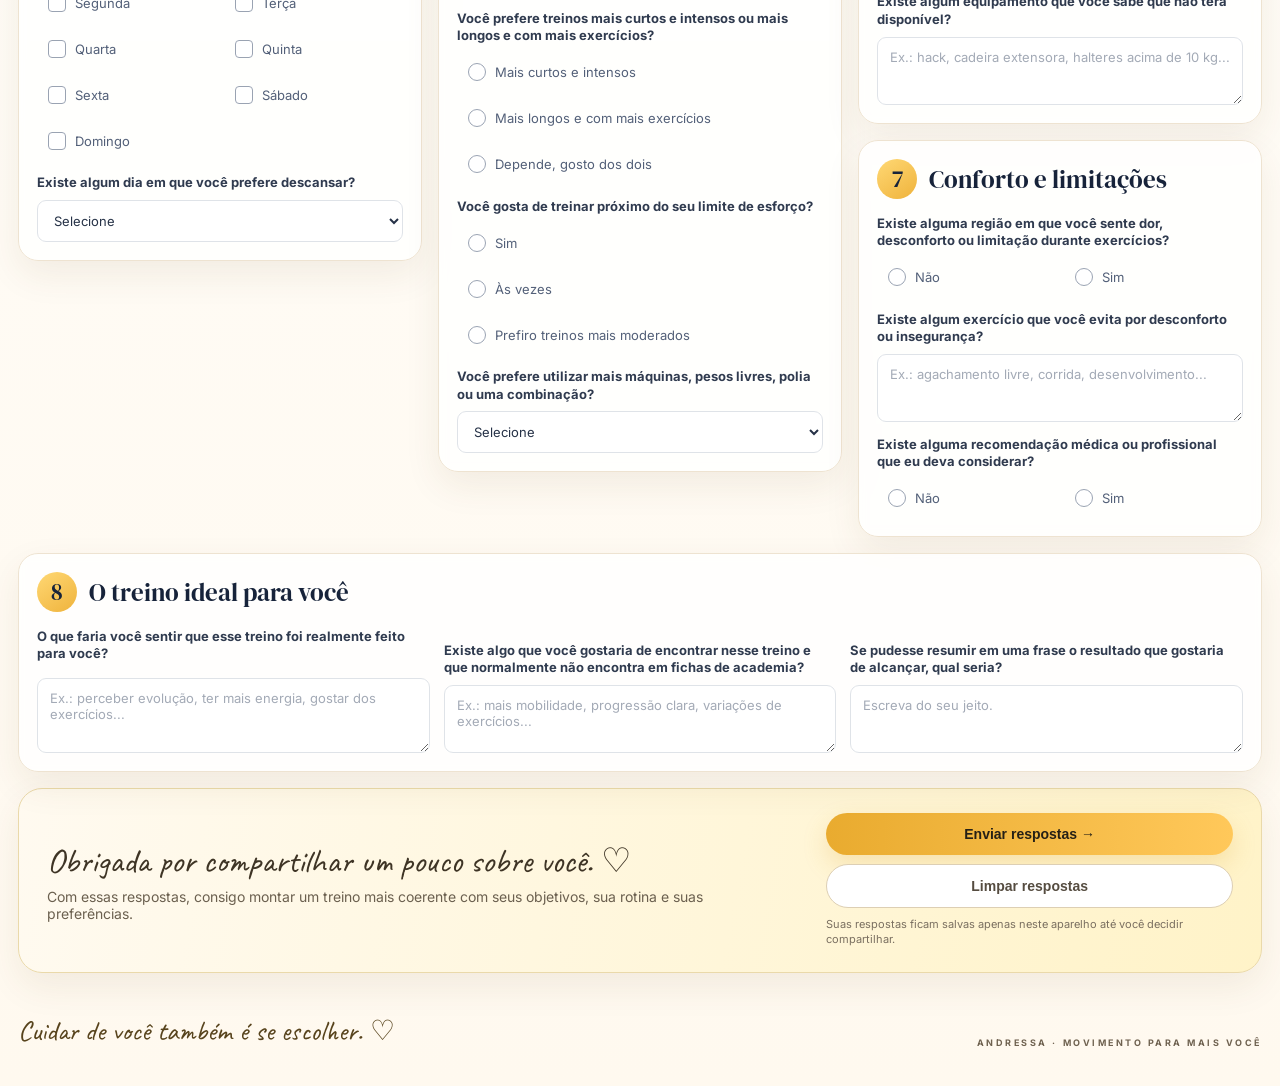
==== commit 354f6353: "Atualiza cache e foto da Andressa" ====
--- a/andressa-anamnese/index.html
+++ b/andressa-anamnese/index.html
@@ -8,55 +8,83 @@
   <link rel="preconnect" href="https://fonts.googleapis.com">
   <link rel="preconnect" href="https://fonts.gstatic.com" crossorigin>
   <link href="https://fonts.googleapis.com/css2?family=Caveat:wght@500;600;700&family=DM+Serif+Display&family=Inter:wght@400;500;600;700&display=swap" rel="stylesheet">
-  <link rel="stylesheet" href="./styles.css?v=8">
+  <link rel="stylesheet" href="./styles.css?v=9">
 </head>
 <body>
   <header class="hero wrap">
     <div class="hero-copy">
-      <div class="brand-row"><div class="brand-name">Andressa</div><div class="heart">♡</div></div>
+      <div class="brand-row">
+        <div class="brand-name">Andressa</div>
+        <div class="heart">♡</div>
+      </div>
       <div class="brand-sub">MOVIMENTO PARA MAIS VOCÊ</div>
+
       <div class="eyebrow">VAMOS CONSTRUIR JUNTOS UM TREINO QUE TENHA A SUA CARA</div>
       <h1>Anamnese de Treino da Andressa</h1>
       <p class="lead">Quero entender o que você busca, como é a sua rotina e o que faz sentido pra você. Suas respostas vão me ajudar a montar um treino realmente personalizado.</p>
+
       <div class="hero-highlights">
         <div class="highlight"><span class="icon">✦</span><span>Treino pensado para sua rotina</span></div>
         <div class="highlight"><span class="icon">☼</span><span>Objetivos e preferências em primeiro lugar</span></div>
         <div class="highlight"><span class="icon">♡</span><span>Sem perguntas invasivas</span></div>
       </div>
+
       <div class="hand-note">Treinar também é se escolher todos os dias. ♡</div>
     </div>
+
     <div class="hero-photo-wrap">
       <div class="sun-shape"></div>
-      <img class="hero-photo" src="./assets/andressa-hero-hq.webp?v=8" alt="Andressa sorrindo com roupa amarela">
+      <img class="hero-photo" src="./assets/andressa-hero-hq.webp?v=9" alt="Andressa sorrindo com roupa amarela">
       <div class="photo-note top-note">Que bom ter você aqui! ♡</div>
       <div class="photo-note side-note">Seu ritmo.<br>Sua força.</div>
     </div>
   </header>
 
-  <div class="progress-wrap"><div class="progress-inner wrap"><span>Seu progresso</span><div class="progress-track"><div class="progress-fill" id="fill"></div></div><strong id="pct">0%</strong></div></div>
+  <div class="progress-wrap">
+    <div class="progress-inner wrap">
+      <span>Seu progresso</span>
+      <div class="progress-track"><div class="progress-fill" id="fill"></div></div>
+      <strong id="pct">0%</strong>
+    </div>
+  </div>
 
   <main class="wrap form-area">
     <form id="f" novalidate>
       <div class="form-grid">
         <section class="card" data-s>
           <div class="section-head"><span class="num">1</span><h2>Seu principal objetivo</h2></div>
-          <div class="field"><div class="legend">Qual é o seu principal objetivo com o treino?</div><div class="options vertical">
-            <label class="choice"><input type="radio" name="objetivo" value="Ganhar massa muscular"><span>Ganhar massa muscular</span></label>
-            <label class="choice"><input type="radio" name="objetivo" value="Melhorar definição muscular"><span>Melhorar definição muscular</span></label>
-            <label class="choice"><input type="radio" name="objetivo" value="Ganhar força"><span>Ganhar força</span></label>
-            <label class="choice"><input type="radio" name="objetivo" value="Melhorar condicionamento físico"><span>Melhorar condicionamento físico</span></label>
-            <label class="choice"><input type="radio" name="objetivo" value="Mais disposição e qualidade de vida"><span>Mais disposição e qualidade de vida</span></label>
-            <label class="choice"><input type="radio" name="objetivo" value="Desenvolver regiões específicas do corpo"><span>Desenvolver regiões específicas do corpo</span></label>
-            <label class="choice"><input type="radio" name="objetivo" value="Outro"><span>Outro</span></label>
-          </div></div>
+          <div class="field">
+            <div class="legend">Qual é o seu principal objetivo com o treino?</div>
+            <div class="options vertical">
+              <label class="choice"><input type="radio" name="objetivo" value="Ganhar massa muscular"><span>Ganhar massa muscular</span></label>
+              <label class="choice"><input type="radio" name="objetivo" value="Melhorar definição muscular"><span>Melhorar definição muscular</span></label>
+              <label class="choice"><input type="radio" name="objetivo" value="Ganhar força"><span>Ganhar força</span></label>
+              <label class="choice"><input type="radio" name="objetivo" value="Melhorar condicionamento físico"><span>Melhorar condicionamento físico</span></label>
+              <label class="choice"><input type="radio" name="objetivo" value="Mais disposição e qualidade de vida"><span>Mais disposição e qualidade de vida</span></label>
+              <label class="choice"><input type="radio" name="objetivo" value="Desenvolver regiões específicas do corpo"><span>Desenvolver regiões específicas do corpo</span></label>
+              <label class="choice"><input type="radio" name="objetivo" value="Outro"><span>Outro</span></label>
+            </div>
+          </div>
           <div class="field"><label class="legend" for="mudanca">Se quiser, me conte um pouco mais sobre o que você espera do treino</label><textarea id="mudanca" name="mudanca" placeholder="Ex.: quero me sentir mais forte, disposta e confiante..."></textarea></div>
         </section>
 
         <section class="card" data-s>
           <div class="section-head"><span class="num">2</span><h2>Regiões que você quer desenvolver</h2></div>
-          <div class="field"><div class="legend">Quais regiões gostaria de priorizar?</div><div class="options two-col">
-            <label class="choice check"><input type="checkbox" name="regioes" value="Glúteos"><span>Glúteos</span></label><label class="choice check"><input type="checkbox" name="regioes" value="Posterior de coxa"><span>Posterior de coxa</span></label><label class="choice check"><input type="checkbox" name="regioes" value="Quadríceps"><span>Quadríceps</span></label><label class="choice check"><input type="checkbox" name="regioes" value="Panturrilhas"><span>Panturrilhas</span></label><label class="choice check"><input type="checkbox" name="regioes" value="Abdômen/core"><span>Abdômen / core</span></label><label class="choice check"><input type="checkbox" name="regioes" value="Costas"><span>Costas</span></label><label class="choice check"><input type="checkbox" name="regioes" value="Ombros"><span>Ombros</span></label><label class="choice check"><input type="checkbox" name="regioes" value="Braços"><span>Braços</span></label><label class="choice check"><input type="checkbox" name="regioes" value="Peitoral"><span>Peitoral</span></label><label class="choice check"><input type="checkbox" name="regioes" value="Corpo inteiro"><span>Corpo inteiro</span></label>
-          </div></div>
+          <div class="field">
+            <div class="legend">Quais regiões gostaria de priorizar?</div>
+            <div class="options two-col">
+              <label class="choice check"><input type="checkbox" name="regioes" value="Glúteos"><span>Glúteos</span></label>
+              <label class="choice check"><input type="checkbox" name="regioes" value="Posterior de coxa"><span>Posterior de coxa</span></label>
+              <label class="choice check"><input type="checkbox" name="regioes" value="Quadríceps"><span>Quadríceps</span></label>
+              <label class="choice check"><input type="checkbox" name="regioes" value="Panturrilhas"><span>Panturrilhas</span></label>
+              <label class="choice check"><input type="checkbox" name="regioes" value="Abdômen/core"><span>Abdômen / core</span></label>
+              <label class="choice check"><input type="checkbox" name="regioes" value="Costas"><span>Costas</span></label>
+              <label class="choice check"><input type="checkbox" name="regioes" value="Ombros"><span>Ombros</span></label>
+              <label class="choice check"><input type="checkbox" name="regioes" value="Braços"><span>Braços</span></label>
+              <label class="choice check"><input type="checkbox" name="regioes" value="Peitoral"><span>Peitoral</span></label>
+              <label class="choice check"><input type="checkbox" name="regioes" value="Corpo inteiro"><span>Corpo inteiro</span></label>
+            </div>
+          </div>
           <div class="field"><div class="legend">Quais seriam suas 3 maiores prioridades?</div><div class="priority-grid"><select name="p1"><option value="">1ª prioridade</option></select><select name="p2"><option value="">2ª prioridade</option></select><select name="p3"><option value="">3ª prioridade</option></select></div></div>
           <div class="field"><label class="legend">Ponto forte que gostaria de manter</label><input type="text" name="forte" placeholder="Ex.: pernas, força, resistência..."></div>
           <div class="field"><label class="legend">Região que gostaria de desenvolver mais</label><input type="text" name="fraco" placeholder="Ex.: glúteos, braços, core..."></div>
@@ -65,7 +93,10 @@
         <section class="card" data-s>
           <div class="section-head"><span class="num">3</span><h2>Sua experiência com musculação</h2></div>
           <div class="field"><div class="legend">Atualmente você treina musculação?</div><div class="options vertical">
-            <label class="choice"><input type="radio" name="treina" value="Sim, regularmente"><span>Sim, regularmente</span></label><label class="choice"><input type="radio" name="treina" value="Sim, mas de forma irregular"><span>Sim, mas de forma irregular</span></label><label class="choice"><input type="radio" name="treina" value="Estou voltando agora"><span>Estou voltando agora</span></label><label class="choice"><input type="radio" name="treina" value="Nunca treinei"><span>Nunca treinei</span></label>
+            <label class="choice"><input type="radio" name="treina" value="Sim, regularmente"><span>Sim, regularmente</span></label>
+            <label class="choice"><input type="radio" name="treina" value="Sim, mas de forma irregular"><span>Sim, mas de forma irregular</span></label>
+            <label class="choice"><input type="radio" name="treina" value="Estou voltando agora"><span>Estou voltando agora</span></label>
+            <label class="choice"><input type="radio" name="treina" value="Nunca treinei"><span>Nunca treinei</span></label>
           </div></div>
           <div class="field"><label class="legend">Há quanto tempo você treina ou já treinou?</label><select name="tempo"><option value="">Selecione</option><option>Menos de 6 meses</option><option>6 meses a 1 ano</option><option>1 a 2 anos</option><option>2 a 5 anos</option><option>Mais de 5 anos</option></select></div>
           <div class="field"><label class="legend">Como você considera seu nível atual?</label><select name="nivel"><option value="">Selecione</option><option>Iniciante</option><option>Intermediário</option><option>Avançado</option><option>Não sei avaliar</option></select></div>
@@ -76,7 +107,13 @@
           <div class="field"><label class="legend">Quantos dias por semana você realmente consegue treinar?</label><select name="freq"><option value="">Selecione</option><option>2 dias</option><option>3 dias</option><option>4 dias</option><option>5 dias</option><option>6 dias</option></select></div>
           <div class="field"><label class="legend">Quanto tempo você tem disponível para cada treino?</label><select name="tempoTreino"><option value="">Selecione</option><option>Até 30 minutos</option><option>30 a 45 minutos</option><option>45 a 60 minutos</option><option>60 a 75 minutos</option><option>Mais de 75 minutos</option></select></div>
           <div class="field"><div class="legend">Quais dias normalmente funcionam melhor para você?</div><div class="options days-grid">
-            <label class="choice check"><input type="checkbox" name="dias" value="Segunda"><span>Segunda</span></label><label class="choice check"><input type="checkbox" name="dias" value="Terça"><span>Terça</span></label><label class="choice check"><input type="checkbox" name="dias" value="Quarta"><span>Quarta</span></label><label class="choice check"><input type="checkbox" name="dias" value="Quinta"><span>Quinta</span></label><label class="choice check"><input type="checkbox" name="dias" value="Sexta"><span>Sexta</span></label><label class="choice check"><input type="checkbox" name="dias" value="Sábado"><span>Sábado</span></label><label class="choice check"><input type="checkbox" name="dias" value="Domingo"><span>Domingo</span></label>
+            <label class="choice check"><input type="checkbox" name="dias" value="Segunda"><span>Segunda</span></label>
+            <label class="choice check"><input type="checkbox" name="dias" value="Terça"><span>Terça</span></label>
+            <label class="choice check"><input type="checkbox" name="dias" value="Quarta"><span>Quarta</span></label>
+            <label class="choice check"><input type="checkbox" name="dias" value="Quinta"><span>Quinta</span></label>
+            <label class="choice check"><input type="checkbox" name="dias" value="Sexta"><span>Sexta</span></label>
+            <label class="choice check"><input type="checkbox" name="dias" value="Sábado"><span>Sábado</span></label>
+            <label class="choice check"><input type="checkbox" name="dias" value="Domingo"><span>Domingo</span></label>
           </div></div>
           <div class="field"><label class="legend">Existe algum dia em que você prefere descansar?</label><select name="descanso"><option value="">Selecione</option><option>Segunda</option><option>Terça</option><option>Quarta</option><option>Quinta</option><option>Sexta</option><option>Sábado</option><option>Domingo</option><option>Não tenho preferência</option></select></div>
         </section>
@@ -85,38 +122,87 @@
           <div class="section-head"><span class="num">5</span><h2>Preferências no treino</h2></div>
           <div class="field"><label class="legend">Existem exercícios que você gosta muito de fazer?</label><textarea name="gosta" placeholder="Ex.: agachamento, leg press, elevação pélvica..."></textarea></div>
           <div class="field"><label class="legend">Existem exercícios que você não gosta ou prefere evitar?</label><textarea name="naogosta" placeholder="Ex.: stiff, afundo, abdominal..."></textarea></div>
-          <div class="field"><div class="legend">Você prefere treinos mais curtos e intensos ou mais longos e com mais exercícios?</div><div class="options vertical"><label class="choice"><input type="radio" name="estilo" value="Mais curtos e intensos"><span>Mais curtos e intensos</span></label><label class="choice"><input type="radio" name="estilo" value="Mais longos e com mais exercícios"><span>Mais longos e com mais exercícios</span></label><label class="choice"><input type="radio" name="estilo" value="Depende, gosto dos dois"><span>Depende, gosto dos dois</span></label></div></div>
-          <div class="field"><div class="legend">Você gosta de treinar próximo do seu limite de esforço?</div><div class="options vertical"><label class="choice"><input type="radio" name="limite" value="Sim"><span>Sim</span></label><label class="choice"><input type="radio" name="limite" value="Às vezes"><span>Às vezes</span></label><label class="choice"><input type="radio" name="limite" value="Prefiro treinos mais moderados"><span>Prefiro treinos mais moderados</span></label></div></div>
+          <div class="field"><div class="legend">Você prefere treinos mais curtos e intensos ou mais longos e com mais exercícios?</div><div class="options vertical">
+            <label class="choice"><input type="radio" name="estilo" value="Mais curtos e intensos"><span>Mais curtos e intensos</span></label>
+            <label class="choice"><input type="radio" name="estilo" value="Mais longos e com mais exercícios"><span>Mais longos e com mais exercícios</span></label>
+            <label class="choice"><input type="radio" name="estilo" value="Depende, gosto dos dois"><span>Depende, gosto dos dois</span></label>
+          </div></div>
+          <div class="field"><div class="legend">Você gosta de treinar próximo do seu limite de esforço?</div><div class="options vertical">
+            <label class="choice"><input type="radio" name="limite" value="Sim"><span>Sim</span></label>
+            <label class="choice"><input type="radio" name="limite" value="Às vezes"><span>Às vezes</span></label>
+            <label class="choice"><input type="radio" name="limite" value="Prefiro treinos mais moderados"><span>Prefiro treinos mais moderados</span></label>
+          </div></div>
           <div class="field"><label class="legend">Você prefere utilizar mais máquinas, pesos livres, polia ou uma combinação?</label><select name="equip"><option value="">Selecione</option><option>Mais máquinas</option><option>Mais pesos livres</option><option>Mais polia</option><option>Uma combinação de todos</option><option>Não tenho preferência</option></select></div>
         </section>
 
         <div class="stack-col">
           <section class="card" data-s>
             <div class="section-head"><span class="num">6</span><h2>Estrutura disponível</h2></div>
-            <div class="field"><div class="legend">Onde você pretende realizar os treinos?</div><div class="options vertical"><label class="choice"><input type="radio" name="local" value="Academia completa"><span>Academia completa</span></label><label class="choice"><input type="radio" name="local" value="Academia de condomínio"><span>Academia de condomínio</span></label><label class="choice"><input type="radio" name="local" value="Em casa"><span>Em casa</span></label><label class="choice"><input type="radio" name="local" value="Outro"><span>Outro</span></label></div></div>
+            <div class="field"><div class="legend">Onde você pretende realizar os treinos?</div><div class="options vertical">
+              <label class="choice"><input type="radio" name="local" value="Academia completa"><span>Academia completa</span></label>
+              <label class="choice"><input type="radio" name="local" value="Academia de condomínio"><span>Academia de condomínio</span></label>
+              <label class="choice"><input type="radio" name="local" value="Em casa"><span>Em casa</span></label>
+              <label class="choice"><input type="radio" name="local" value="Outro"><span>Outro</span></label>
+            </div></div>
             <div class="field"><label class="legend">Existe algum equipamento que você sabe que não terá disponível?</label><textarea name="indisponivel" placeholder="Ex.: hack, cadeira extensora, halteres acima de 10 kg..."></textarea></div>
           </section>
+
           <section class="card" data-s>
             <div class="section-head"><span class="num">7</span><h2>Conforto e limitações</h2></div>
-            <div class="field"><div class="legend">Existe alguma região em que você sente dor, desconforto ou limitação durante exercícios?</div><div class="options two-col"><label class="choice"><input type="radio" name="dor" value="Não"><span>Não</span></label><label class="choice"><input type="radio" name="dor" value="Sim"><span>Sim</span></label></div><div class="conditional" id="dor-extra"><textarea name="dorDetalhe" placeholder="Se quiser, conte onde costuma incomodar e em quais movimentos."></textarea></div></div>
+            <div class="field"><div class="legend">Existe alguma região em que você sente dor, desconforto ou limitação durante exercícios?</div><div class="options two-col">
+              <label class="choice"><input type="radio" name="dor" value="Não"><span>Não</span></label>
+              <label class="choice"><input type="radio" name="dor" value="Sim"><span>Sim</span></label>
+            </div><div class="conditional" id="dor-extra"><textarea name="dorDetalhe" placeholder="Se quiser, conte onde costuma incomodar e em quais movimentos."></textarea></div></div>
             <div class="field"><label class="legend">Existe algum exercício que você evita por desconforto ou insegurança?</label><textarea name="evita" placeholder="Ex.: agachamento livre, corrida, desenvolvimento..."></textarea></div>
-            <div class="field"><div class="legend">Existe alguma recomendação médica ou profissional que eu deva considerar?</div><div class="options two-col"><label class="choice"><input type="radio" name="medica" value="Não"><span>Não</span></label><label class="choice"><input type="radio" name="medica" value="Sim"><span>Sim</span></label></div><div class="conditional" id="med-extra"><textarea name="medicaDetalhe" placeholder="Ex.: fisioterapia, cirurgia, orientação profissional..."></textarea></div></div>
+            <div class="field"><div class="legend">Existe alguma recomendação médica ou profissional que eu deva considerar?</div><div class="options two-col">
+              <label class="choice"><input type="radio" name="medica" value="Não"><span>Não</span></label>
+              <label class="choice"><input type="radio" name="medica" value="Sim"><span>Sim</span></label>
+            </div><div class="conditional" id="med-extra"><textarea name="medicaDetalhe" placeholder="Ex.: fisioterapia, cirurgia, orientação profissional..."></textarea></div></div>
           </section>
         </div>
 
         <section class="card full-card" data-s>
           <div class="section-head"><span class="num">8</span><h2>O treino ideal para você</h2></div>
-          <div class="final-grid"><div class="field"><label class="legend">O que faria você sentir que esse treino foi realmente feito para você?</label><textarea name="feito" placeholder="Ex.: perceber evolução, ter mais energia, gostar dos exercícios..."></textarea></div><div class="field"><label class="legend">Existe algo que você gostaria de encontrar nesse treino e que normalmente não encontra em fichas de academia?</label><textarea name="naofalta" placeholder="Ex.: mais mobilidade, progressão clara, variações de exercícios..."></textarea></div><div class="field"><label class="legend">Se pudesse resumir em uma frase o resultado que gostaria de alcançar, qual seria?</label><textarea name="frase" placeholder="Escreva do seu jeito."></textarea></div></div>
+          <div class="final-grid">
+            <div class="field"><label class="legend">O que faria você sentir que esse treino foi realmente feito para você?</label><textarea name="feito" placeholder="Ex.: perceber evolução, ter mais energia, gostar dos exercícios..."></textarea></div>
+            <div class="field"><label class="legend">Existe algo que você gostaria de encontrar nesse treino e que normalmente não encontra em fichas de academia?</label><textarea name="naofalta" placeholder="Ex.: mais mobilidade, progressão clara, variações de exercícios..."></textarea></div>
+            <div class="field"><label class="legend">Se pudesse resumir em uma frase o resultado que gostaria de alcançar, qual seria?</label><textarea name="frase" placeholder="Escreva do seu jeito."></textarea></div>
+          </div>
         </section>
       </div>
 
-      <section class="submit-card"><div class="submit-note"><div class="submit-script">Obrigada por compartilhar um pouco sobre você. ♡</div><p>Com essas respostas, consigo montar um treino mais coerente com seus objetivos, sua rotina e suas preferências.</p></div><div class="submit-actions"><button type="button" class="btn primary" id="finish">Enviar respostas <span>→</span></button><button type="button" class="btn ghost" id="clear">Limpar respostas</button><small>Suas respostas ficam salvas apenas neste aparelho até você decidir compartilhar.</small></div></section>
+      <section class="submit-card">
+        <div class="submit-note">
+          <div class="submit-script">Obrigada por compartilhar um pouco sobre você. ♡</div>
+          <p>Com essas respostas, consigo montar um treino mais coerente com seus objetivos, sua rotina e suas preferências.</p>
+        </div>
+        <div class="submit-actions">
+          <button type="button" class="btn primary" id="finish">Enviar respostas <span>→</span></button>
+          <button type="button" class="btn ghost" id="clear">Limpar respostas</button>
+          <small>Suas respostas ficam salvas apenas neste aparelho até você decidir compartilhar.</small>
+        </div>
+      </section>
     </form>
   </main>
 
-  <footer class="footer wrap"><span class="footer-script">Cuidar de você também é se escolher. ♡</span><span class="footer-mark">ANDRESSA · MOVIMENTO PARA MAIS VOCÊ</span></footer>
-  <dialog id="out"><button class="close" id="close" aria-label="Fechar">×</button><h2>Resumo das suas respostas</h2><p class="modal-copy">Você pode compartilhar, copiar ou salvar esse conteúdo.</p><div class="summary" id="summary"></div><div class="modal-actions"><button class="btn primary" id="shareBtn">Compartilhar</button><button class="btn ghost" id="copyBtn">Copiar</button><button class="btn ghost" id="downloadBtn">Salvar .txt</button></div></dialog>
+  <footer class="footer wrap">
+    <span class="footer-script">Cuidar de você também é se escolher. ♡</span>
+    <span class="footer-mark">ANDRESSA · MOVIMENTO PARA MAIS VOCÊ</span>
+  </footer>
+
+  <dialog id="out">
+    <button class="close" id="close" aria-label="Fechar">×</button>
+    <h2>Resumo das suas respostas</h2>
+    <p class="modal-copy">Você pode compartilhar, copiar ou salvar esse conteúdo.</p>
+    <div class="summary" id="summary"></div>
+    <div class="modal-actions">
+      <button class="btn primary" id="shareBtn">Compartilhar</button>
+      <button class="btn ghost" id="copyBtn">Copiar</button>
+      <button class="btn ghost" id="downloadBtn">Salvar .txt</button>
+    </div>
+  </dialog>
+
   <div class="toast" id="toast">Copiado!</div>
-  <script src="./app.js?v=8"></script>
+  <script src="./app.js?v=9"></script>
 </body>
 </html>
--- a/andressa-anamnese/styles.css
+++ b/andressa-anamnese/styles.css
@@ -1,8 +1,9 @@
-:root{--ink:#20232b;--muted:#716b60;--gold:#f4c542;--cream:#fffaf0;--paper:#fffdf8;--line:#eadfca;--shadow:0 18px 50px rgba(78,61,27,.10)}
-*{box-sizing:border-box}html{scroll-behavior:smooth}body{margin:0;background:linear-gradient(180deg,#fffaf0 0%,#fffdf8 42%,#fff8ec 100%);color:var(--ink);font-family:Inter,system-ui,-apple-system,BlinkMacSystemFont,"Segoe UI",sans-serif;line-height:1.5}.wrap{width:min(1120px,calc(100% - 28px));margin:auto}.top{padding:18px 0 8px}.brand{display:flex;align-items:baseline;gap:16px;flex-wrap:wrap}.brand .name{font-family:Caveat,cursive;font-size:46px;line-height:1;font-weight:700}.brand .sub{font-size:11px;letter-spacing:.18em;text-transform:uppercase;color:#7c745f;font-weight:700}
-.hero{margin:8px auto 24px;border:1px solid #efdba8;border-radius:30px;background:radial-gradient(circle at 84% 14%,rgba(255,226,138,.9),transparent 29%),radial-gradient(circle at 88% 74%,rgba(245,197,66,.25),transparent 24%),linear-gradient(135deg,#fffdf8 0%,#fff4c7 100%);padding:44px;display:grid;grid-template-columns:1.05fr .95fr;gap:30px;align-items:center;box-shadow:var(--shadow);overflow:hidden;position:relative}.hero:before,.hero:after{content:"";position:absolute;border-radius:999px;background:rgba(244,197,66,.16);z-index:0}.hero:before{width:340px;height:340px;right:-80px;top:-90px}.hero:after{width:240px;height:240px;left:-90px;bottom:-110px}.hero-copy,.hero-visual{position:relative;z-index:1}.eyebrow{font-size:11px;letter-spacing:.18em;text-transform:uppercase;font-weight:800;color:#9a6d00}h1,h2{font-family:"DM Serif Display",serif;font-weight:400}h1{font-size:clamp(42px,6vw,66px);line-height:1;margin:12px 0 18px}.lead{max-width:630px;color:#5b564d;font-size:17px}.script{font-family:Caveat,cursive;font-size:34px;color:#6b5114;margin-top:18px}.hero-visual{display:flex;justify-content:center;align-items:center;min-height:430px}.photo-shell{position:relative;width:min(100%,430px);aspect-ratio:4/5;border-radius:34px;padding:16px;background:linear-gradient(155deg,#f6c637 0%,#ffe588 100%);box-shadow:0 22px 55px rgba(110,82,12,.22);overflow:hidden;isolation:isolate}.blob{position:absolute;border-radius:50%;z-index:0}.blob-a{width:92%;height:92%;background:rgba(255,247,214,.58);right:-7%;top:7%}.blob-b{width:58%;height:58%;background:rgba(255,224,122,.56);left:-8%;bottom:6%}.hero-img{width:100%;height:100%;object-fit:cover;object-position:center 22%;border-radius:28px;position:relative;z-index:1;filter:saturate(1.03) contrast(1.02)}.hello-badge{position:absolute;top:18px;right:18px;z-index:2;background:rgba(255,251,241,.94);border:1px solid rgba(234,223,202,.95);border-radius:999px;padding:9px 13px;box-shadow:0 8px 20px rgba(0,0,0,.08);font-family:Caveat,cursive;font-size:22px;color:#5b4511;line-height:1}.hero-note{position:absolute;left:18px;bottom:20px;z-index:2;background:rgba(255,250,238,.9);padding:13px 15px;border-radius:17px;max-width:74%;backdrop-filter:blur(8px);border:1px solid rgba(233,220,181,.75)}.hero-note strong{display:block;font-family:Caveat,cursive;font-size:25px;line-height:1.05;color:#624c15}
-.progress{position:sticky;top:0;z-index:25;background:rgba(255,250,240,.92);backdrop-filter:blur(10px);border-bottom:1px solid #eadfc8}.pi{width:min(1120px,calc(100% - 28px));margin:auto;display:flex;gap:12px;align-items:center;padding:10px 0;font-size:12px;font-weight:800;color:#5d564b}.track{height:8px;background:#ede4d3;flex:1;border-radius:999px;overflow:hidden}.fill{height:100%;width:0;background:linear-gradient(90deg,#dfa61d,#ffd85b)}
-main{padding:28px 0 56px}form{display:grid;gap:18px}.sec{background:var(--paper);border:1px solid var(--line);border-radius:22px;padding:24px;box-shadow:0 10px 30px rgba(78,61,27,.06)}.head{display:flex;gap:12px;align-items:center;margin-bottom:18px}.num{width:38px;height:38px;border-radius:50%;background:var(--gold);display:grid;place-items:center;font-weight:800;color:#3b2d0f;flex:none}.head h2{font-size:28px;margin:0}.hint{font-size:12px;color:var(--muted)}.field{display:grid;gap:8px}.field+.field{margin-top:16px}.grid{display:grid;grid-template-columns:1fr 1fr;gap:18px}.priority-grid{display:grid;grid-template-columns:repeat(3,1fr);gap:10px}.legend{font-size:14px;font-weight:700;color:#312d24}textarea,input[type=text],select{width:100%;border:1px solid #ddd3c1;background:#fff;border-radius:13px;padding:13px 14px;outline:none;color:var(--ink);font-size:15px}textarea{min-height:92px;resize:vertical}textarea:focus,input[type=text]:focus,select:focus{border-color:#d6a30e;box-shadow:0 0 0 4px rgba(244,197,66,.17)}.opts{display:grid;grid-template-columns:repeat(2,minmax(0,1fr));gap:9px}.opts.three{grid-template-columns:repeat(3,minmax(0,1fr))}.opts.single-col{grid-template-columns:1fr}.choice{position:relative;display:block;cursor:pointer}.choice input{position:absolute;opacity:0;pointer-events:none}.choice span{display:flex;align-items:center;gap:10px;min-height:48px;padding:11px 12px;border:1px solid #e2d8c8;border-radius:13px;background:#fff;font-size:14px;color:#383327;transition:.18s}.choice span:before{content:"";width:18px;height:18px;border:2px solid #b9aa8b;border-radius:50%;flex:none;background:#fff}.choice.check span:before{border-radius:5px}.choice input:checked+span{background:#fff3bd;border-color:#e0ae25;box-shadow:0 6px 18px rgba(224,174,37,.18)}.choice input:checked+span:before{background:#e3ad18;box-shadow:inset 0 0 0 4px #fff;border-color:#d3a11b}.choice.check input:checked+span:before{box-shadow:none}.days{display:grid;grid-template-columns:repeat(4,minmax(0,1fr));gap:8px}.cond{display:none}.cond.show{display:grid;margin-top:10px}.final{background:#222326;color:#fff;border:0;padding-top:26px;padding-bottom:26px}.final .head h2,.final .legend{color:#fff}.final .hint{color:#cfc8bc}.actions{display:flex;justify-content:center;gap:10px;flex-wrap:wrap;margin-top:10px}.btn{border:0;border-radius:999px;padding:14px 22px;font-weight:800;font-size:15px;cursor:pointer}.primary{background:linear-gradient(90deg,#e7b326,#ffd85c);color:#221f18;min-width:220px;box-shadow:0 10px 24px rgba(231,179,38,.32)}.secondary{background:#fff;border:1px solid #d9cdb7;color:#514b42}.privacy{text-align:center;font-size:12px;color:#d3cabd;margin-top:12px}.foot{text-align:center;padding:28px 12px 40px;color:#776f62}.foot strong{display:block;font-family:Caveat,cursive;font-size:30px;color:#5b4718;margin-bottom:3px}dialog{border:0;border-radius:22px;max-width:700px;width:calc(100% - 28px);padding:22px;background:#fffdf8;box-shadow:0 30px 80px rgba(0,0,0,.25)}dialog::backdrop{background:rgba(0,0,0,.55)}.summary{white-space:pre-wrap;background:#fff6d4;border:1px solid #ead698;border-radius:14px;padding:14px;max-height:48vh;overflow:auto;font-size:13px}.ma{display:flex;gap:9px;flex-wrap:wrap;margin-top:14px}.ma button{flex:1}.close{float:right;border:0;background:transparent;font-size:25px;cursor:pointer}.toast{position:fixed;left:50%;bottom:22px;transform:translate(-50%,20px);opacity:0;background:#222;color:#fff;border-radius:999px;padding:10px 14px;font-size:12px;transition:.2s;z-index:40}.toast.show{opacity:1;transform:translate(-50%,0)}
-@media(max-width:980px){.hero{grid-template-columns:1fr;padding:30px 22px}.hero-visual{min-height:360px}.photo-shell{width:min(100%,480px)}}
-@media(max-width:760px){.wrap{width:min(100% - 18px,680px)}.top{padding-top:14px}.brand{display:block}.brand .name{font-size:40px}.brand .sub{margin-top:6px}.hero{padding:28px 18px;border-radius:24px}.hero-visual{min-height:320px}.photo-shell{aspect-ratio:4/5;padding:12px}.sec{padding:20px 15px}.grid,.opts,.opts.three,.priority-grid{grid-template-columns:1fr}.days{grid-template-columns:1fr 1fr}.actions,.ma{display:grid}.actions .btn{width:100%}.hero-note{max-width:82%}.hello-badge{font-size:20px;padding:8px 11px}.lead{font-size:16px}}
-@media(max-width:440px){h1{font-size:40px}.days{grid-template-columns:1fr}.brand .name{font-size:36px}.photo-shell{border-radius:24px}.hero-img{border-radius:20px}.hero-note{left:12px;bottom:12px}.hero-note strong{font-size:23px}.script{font-size:29px}}
+:root{--ink:#17233a;--muted:#667085;--gold:#efb33c;--gold2:#ffd56b;--cream:#fff9ed;--paper:#fffefa;--line:#eadfcb;--soft:#fff2c7;--shadow:0 14px 36px rgba(88,65,20,.08)}
+*{box-sizing:border-box}html{scroll-behavior:smooth}body{margin:0;background:linear-gradient(180deg,#fffaf0 0,#fffdf9 38%,#fff9ef 100%);color:var(--ink);font-family:Inter,system-ui,-apple-system,BlinkMacSystemFont,"Segoe UI",sans-serif}.wrap{width:min(1420px,calc(100% - 36px));margin:auto}
+.hero{min-height:510px;display:grid;grid-template-columns:1.15fr .85fr;gap:26px;align-items:center;padding:36px 0 24px;position:relative}.hero:before{content:"";position:absolute;inset:0;background:radial-gradient(circle at 18% 95%,rgba(239,179,60,.18),transparent 22%),radial-gradient(circle at 78% 6%,rgba(255,213,107,.24),transparent 22%);pointer-events:none}.hero-copy{position:relative;z-index:1;padding:18px 0}.brand-row{display:flex;align-items:center;gap:10px}.brand-name{font-family:Caveat,cursive;font-size:66px;line-height:.9;font-weight:700;color:#17233a}.heart{font-family:Caveat,cursive;font-size:46px;color:#c77c00;transform:rotate(-7deg)}.brand-sub{letter-spacing:.25em;font-size:11px;font-weight:700;color:#9a7a3f;margin:6px 0 34px}.eyebrow{font-size:12px;letter-spacing:.18em;color:#a46c00;font-weight:800;max-width:520px;line-height:1.45}h1,h2{font-family:"DM Serif Display",serif;font-weight:400}h1{font-size:clamp(46px,5.3vw,78px);line-height:.95;margin:14px 0 16px;max-width:850px;letter-spacing:-.02em}.lead{font-family:"DM Serif Display",serif;font-size:21px;line-height:1.35;color:#40506a;max-width:780px;margin:0}.hero-highlights{display:grid;grid-template-columns:repeat(3,minmax(0,1fr));gap:12px;margin:28px 0 8px;max-width:900px}.highlight{display:flex;align-items:center;gap:10px;border-top:1px solid #dcc58e;padding-top:12px;font-size:13px;font-weight:650;color:#40506a}.icon{font-size:24px;color:#d48a00;line-height:1}.hand-note{font-family:Caveat,cursive;font-size:31px;color:#5f4a1b;margin-top:28px;transform:rotate(-1.5deg);display:inline-block}.hero-photo-wrap{position:relative;min-height:480px;display:flex;align-items:flex-end;justify-content:center;overflow:hidden;border-radius:34px}.sun-shape{position:absolute;width:80%;aspect-ratio:1;border-radius:50%;background:linear-gradient(155deg,#ffd56b,#efb33c);right:2%;top:4%;filter:saturate(.92)}.hero-photo{position:relative;z-index:2;width:min(100%,620px);height:480px;object-fit:cover;object-position:center 12%;border-radius:30px 30px 0 0;box-shadow:0 25px 60px rgba(83,60,16,.18)}.photo-note{position:absolute;z-index:3;font-family:Caveat,cursive;color:#2d2a24}.top-note{right:20px;top:20px;font-size:27px;background:rgba(255,249,235,.87);padding:9px 16px;border-radius:999px;transform:rotate(2deg)}.side-note{right:24px;bottom:56px;font-size:43px;line-height:.88;text-align:right;transform:rotate(-5deg);text-shadow:0 2px 0 rgba(255,255,255,.35)}
+.progress-wrap{position:sticky;top:0;z-index:20;background:rgba(255,250,240,.92);backdrop-filter:blur(10px);border-top:1px solid #eadfcb;border-bottom:1px solid #eadfcb}.progress-inner{display:flex;align-items:center;gap:12px;height:46px;font-size:12px;color:#6d6251;font-weight:700}.progress-track{height:7px;background:#eee3d0;border-radius:99px;overflow:hidden;flex:1}.progress-fill{height:100%;width:0;background:linear-gradient(90deg,#d79b20,#ffd56b);transition:.25s}.progress-inner strong{min-width:38px;text-align:right;color:#2f2a22}
+.form-area{padding:24px 0 18px}.form-grid{display:grid;grid-template-columns:repeat(3,minmax(0,1fr));gap:16px;align-items:start}.stack-col{display:grid;gap:16px}.card{background:rgba(255,255,255,.82);border:1px solid #eee3d1;border-radius:20px;padding:18px;box-shadow:var(--shadow);backdrop-filter:blur(5px)}.full-card{grid-column:1/-1}.section-head{display:flex;align-items:center;gap:12px;margin-bottom:16px}.num{width:40px;height:40px;border-radius:50%;background:linear-gradient(145deg,#ffd874,#efb33c);display:grid;place-items:center;font-family:"DM Serif Display",serif;font-size:23px;color:#17233a;flex:none}.section-head h2{margin:0;font-size:25px;line-height:1.04}.field{display:grid;gap:8px}.field+.field{margin-top:14px}.legend{font-size:13px;font-weight:700;line-height:1.35;color:#303b4f}.options{display:grid;gap:7px}.two-col{grid-template-columns:repeat(2,minmax(0,1fr))}.days-grid{grid-template-columns:repeat(2,minmax(0,1fr))}.choice{position:relative;cursor:pointer}.choice input{position:absolute;opacity:0;pointer-events:none}.choice span{display:flex;align-items:center;gap:9px;min-height:39px;padding:8px 10px;border:1px solid transparent;border-radius:10px;font-size:13px;color:#536078;transition:.18s}.choice span:before{content:"";width:16px;height:16px;border:1.7px solid #9aa3b2;border-radius:50%;background:#fff;flex:none}.choice.check span:before{border-radius:4px}.choice:hover span{background:#fff9e7}.choice input:checked+span{background:#fff2c7;border-color:#e5b64a;color:#263247}.choice input:checked+span:before{background:#e9ad2e;border-color:#dca01f;box-shadow:inset 0 0 0 4px #fff}.choice.check input:checked+span:before{box-shadow:none}textarea,input[type=text],select{width:100%;border:1px solid #dfe3e8;background:#fff;border-radius:9px;padding:11px 12px;font:inherit;font-size:13px;color:#263247;outline:none;transition:.2s}textarea{min-height:68px;resize:vertical}textarea:focus,input[type=text]:focus,select:focus{border-color:#dca01f;box-shadow:0 0 0 3px rgba(239,179,60,.16)}textarea::placeholder,input::placeholder{color:#a3aab6}.priority-grid{display:grid;grid-template-columns:repeat(3,1fr);gap:8px}.conditional{display:none;margin-top:8px}.conditional.show{display:block}.final-grid{display:grid;grid-template-columns:repeat(3,1fr);gap:14px}
+.submit-card{margin-top:16px;background:linear-gradient(100deg,#fffaf0,#fff3c8);border:1px solid #ead9aa;border-radius:24px;padding:24px 28px;display:grid;grid-template-columns:1.3fr .7fr;gap:24px;align-items:center;box-shadow:var(--shadow)}.submit-script{font-family:Caveat,cursive;font-size:34px;color:#3e3425}.submit-note p{color:#6b604f;margin:6px 0 0;font-size:14px;max-width:730px}.submit-actions{display:grid;gap:9px}.btn{border:0;border-radius:999px;padding:13px 20px;font-weight:800;font-size:14px;cursor:pointer}.btn.primary{background:linear-gradient(90deg,#e9ab2f,#ffc85a);color:#252016;box-shadow:0 10px 24px rgba(220,160,31,.22)}.btn.ghost{background:#fff;border:1px solid #ddcfb4;color:#554c40}.submit-actions small{color:#7a6f60;font-size:11px;line-height:1.4}.footer{padding:22px 0 38px;display:flex;align-items:flex-end;justify-content:space-between;gap:20px;color:#6f6250}.footer-script{font-family:Caveat,cursive;font-size:28px;color:#57431c}.footer-mark{font-size:9px;letter-spacing:.28em;font-weight:700}.toast{position:fixed;left:50%;bottom:24px;transform:translate(-50%,16px);opacity:0;background:#1f2633;color:#fff;padding:10px 14px;border-radius:999px;font-size:12px;z-index:50;transition:.2s}.toast.show{opacity:1;transform:translate(-50%,0)}dialog{border:0;border-radius:22px;width:min(720px,calc(100% - 24px));padding:24px;background:#fffdf8;box-shadow:0 30px 80px rgba(0,0,0,.25)}dialog::backdrop{background:rgba(17,24,39,.55)}dialog h2{font-size:30px;margin:0 0 4px}.modal-copy{margin:0 0 14px;color:#746957;font-size:13px}.summary{white-space:pre-wrap;background:#fff7d9;border:1px solid #ead89d;border-radius:14px;padding:14px;max-height:52vh;overflow:auto;font-size:12px;line-height:1.55}.modal-actions{display:flex;gap:8px;flex-wrap:wrap;margin-top:14px}.modal-actions .btn{flex:1}.close{float:right;border:0;background:transparent;font-size:26px;cursor:pointer;color:#6c6253}
+@media(max-width:1080px){.hero{grid-template-columns:1fr;min-height:auto}.hero-copy{padding-bottom:0}.hero-photo-wrap{min-height:420px}.hero-photo{height:420px;width:min(100%,760px)}.hero-highlights{grid-template-columns:1fr}.form-grid{grid-template-columns:repeat(2,minmax(0,1fr))}.full-card{grid-column:1/-1}.final-grid{grid-template-columns:1fr}.stack-col{display:contents}}
+@media(max-width:720px){.wrap{width:min(100% - 18px,680px)}.hero{padding-top:22px}.brand-name{font-size:52px}.brand-sub{margin-bottom:24px}.eyebrow{font-size:10px}.lead{font-size:18px}.hero-photo-wrap{min-height:360px;border-radius:26px}.hero-photo{height:360px;border-radius:24px 24px 0 0}.side-note{font-size:34px;right:12px;bottom:34px}.top-note{font-size:20px;right:10px;top:12px}.form-grid{grid-template-columns:1fr}.full-card{grid-column:auto}.stack-col{display:grid}.priority-grid,.two-col,.days-grid{grid-template-columns:1fr 1fr}.submit-card{grid-template-columns:1fr;padding:20px}.footer{display:grid}.footer-mark{line-height:1.6}.progress-inner{height:42px}.section-head h2{font-size:23px}}
+@media(max-width:430px){h1{font-size:42px}.hero-photo-wrap{min-height:330px}.hero-photo{height:330px}.priority-grid{grid-template-columns:1fr}.two-col{grid-template-columns:1fr}.submit-script{font-size:30px}.brand-name{font-size:48px}.hand-note{font-size:26px}.side-note{font-size:30px}}
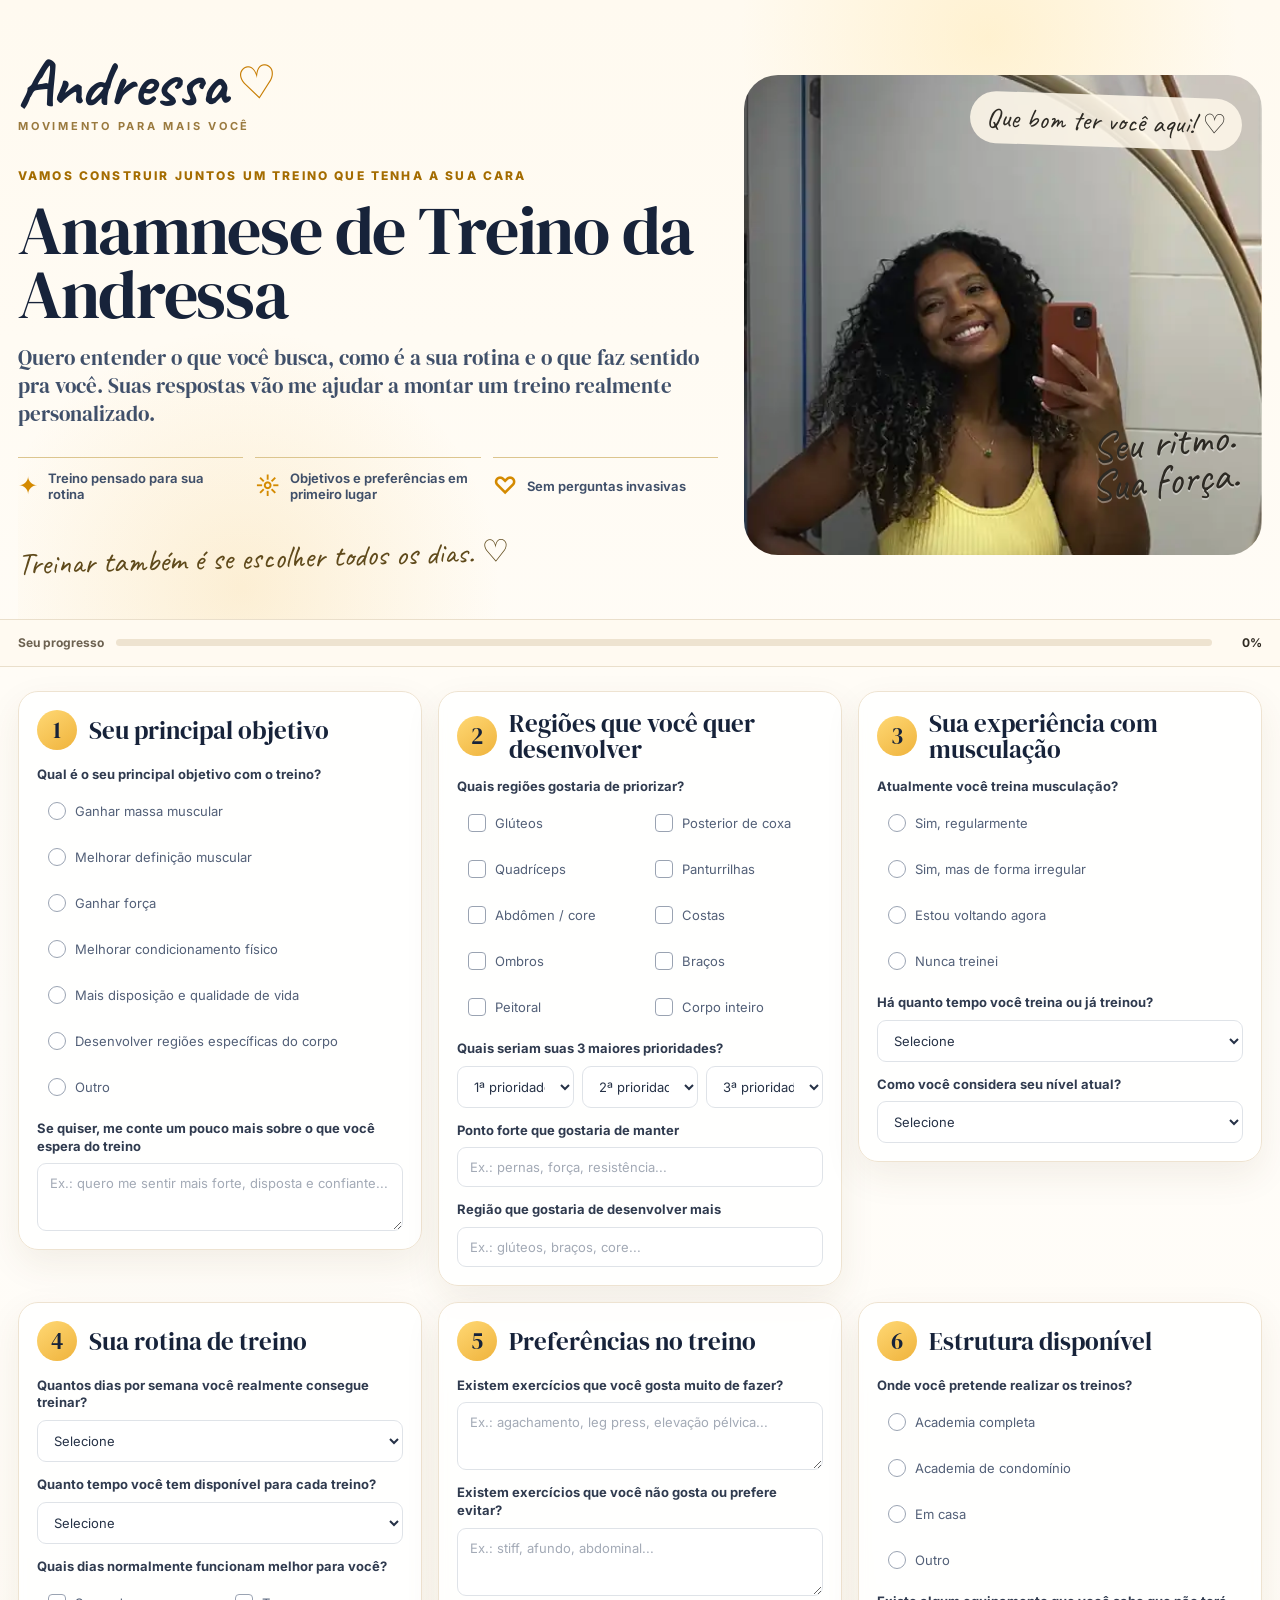
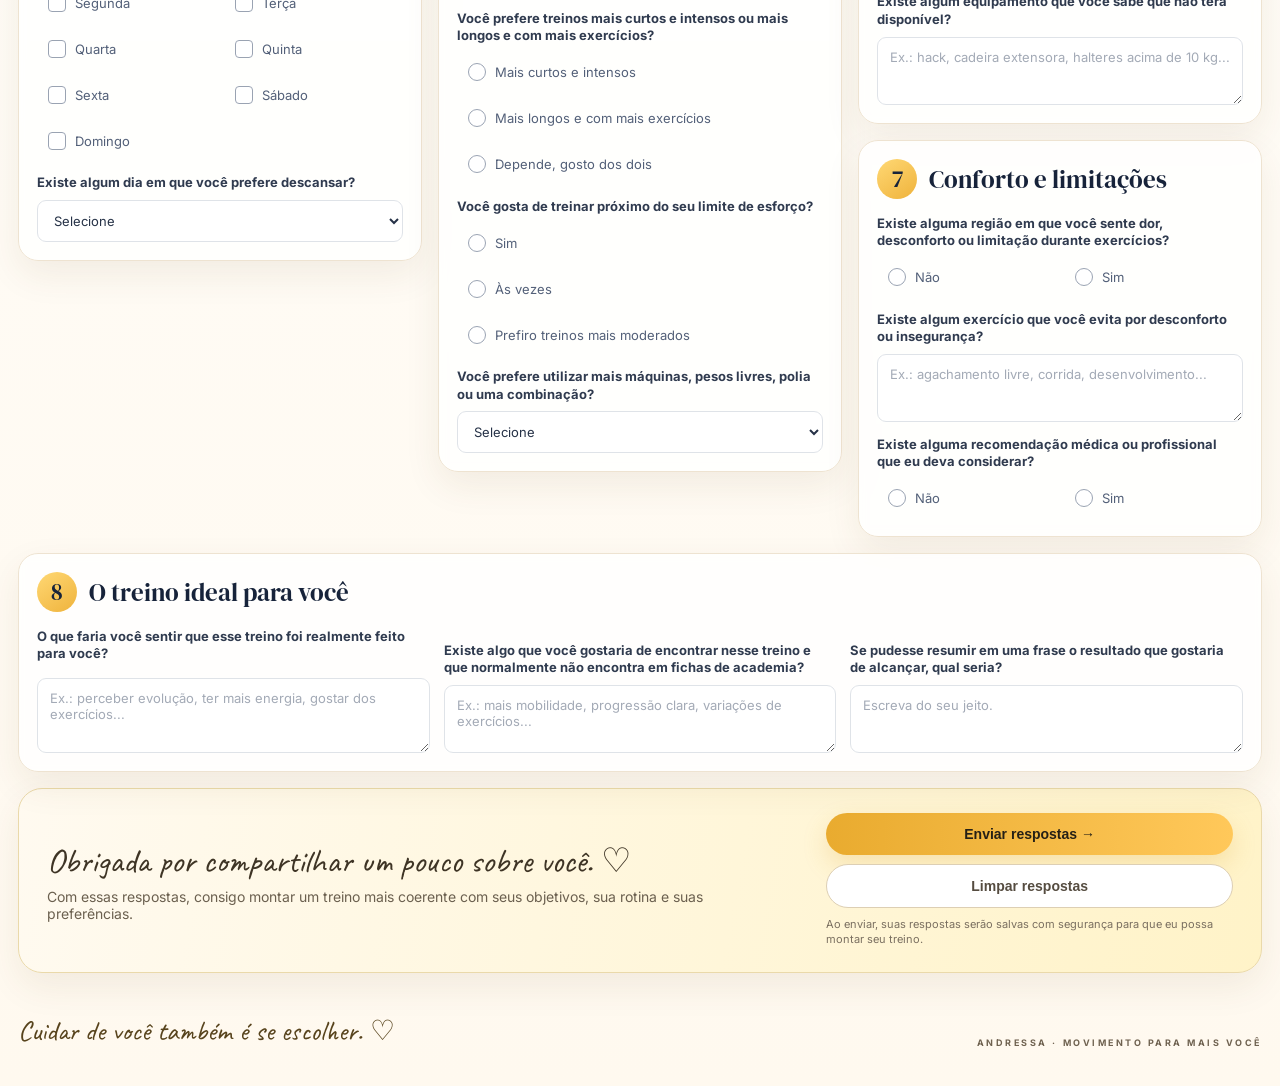
==== commit f5ed04b0: "Atualiza texto de envio da anamnese para Supabase" ====
--- a/andressa-anamnese/index.html
+++ b/andressa-anamnese/index.html
@@ -8,7 +8,7 @@
   <link rel="preconnect" href="https://fonts.googleapis.com">
   <link rel="preconnect" href="https://fonts.gstatic.com" crossorigin>
   <link href="https://fonts.googleapis.com/css2?family=Caveat:wght@500;600;700&family=DM+Serif+Display&family=Inter:wght@400;500;600;700&display=swap" rel="stylesheet">
-  <link rel="stylesheet" href="./styles.css?v=9">
+  <link rel="stylesheet" href="./styles.css?v=10">
 </head>
 <body>
   <header class="hero wrap">
@@ -179,7 +179,7 @@
         <div class="submit-actions">
           <button type="button" class="btn primary" id="finish">Enviar respostas <span>→</span></button>
           <button type="button" class="btn ghost" id="clear">Limpar respostas</button>
-          <small>Suas respostas ficam salvas apenas neste aparelho até você decidir compartilhar.</small>
+          <small>Ao enviar, suas respostas serão salvas com segurança para que eu possa montar seu treino.</small>
         </div>
       </section>
     </form>
@@ -203,6 +203,6 @@
   </dialog>
 
   <div class="toast" id="toast">Copiado!</div>
-  <script src="./app.js?v=9"></script>
+  <script src="./app.js?v=10"></script>
 </body>
 </html>
